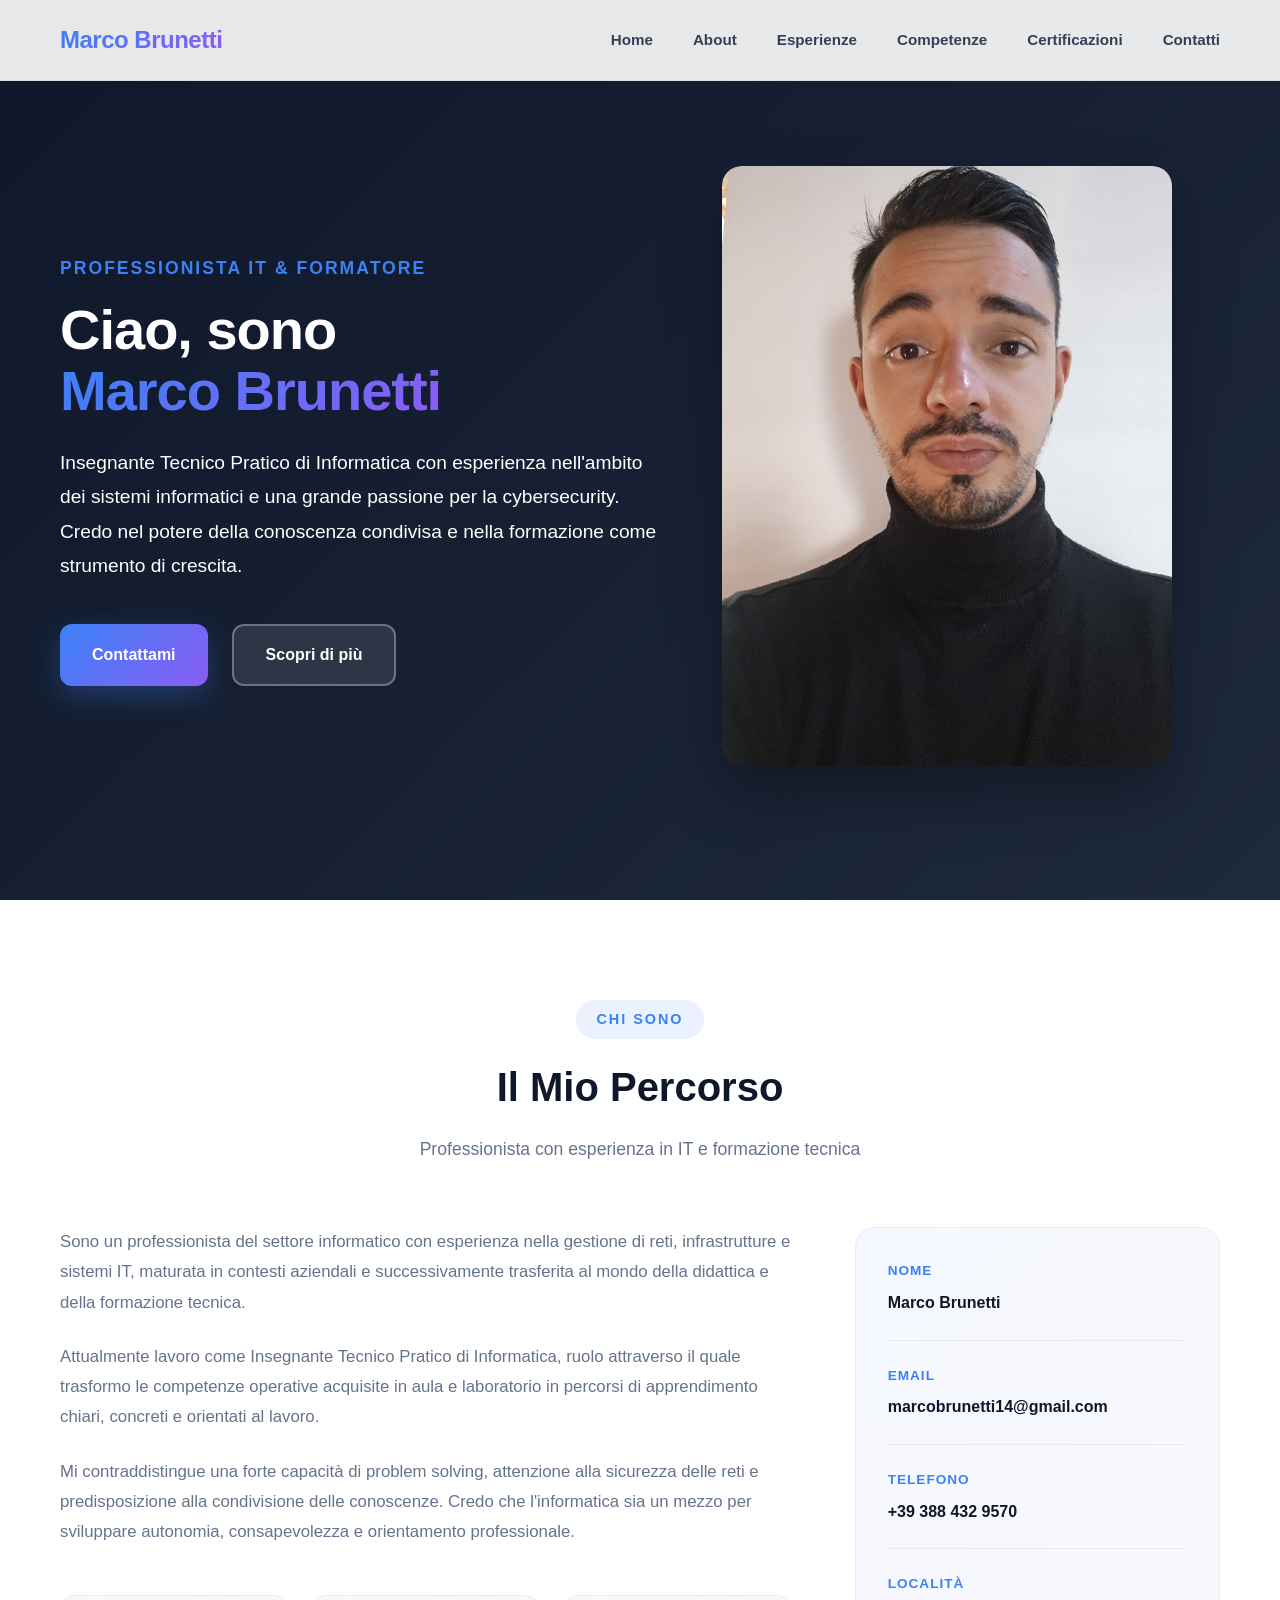
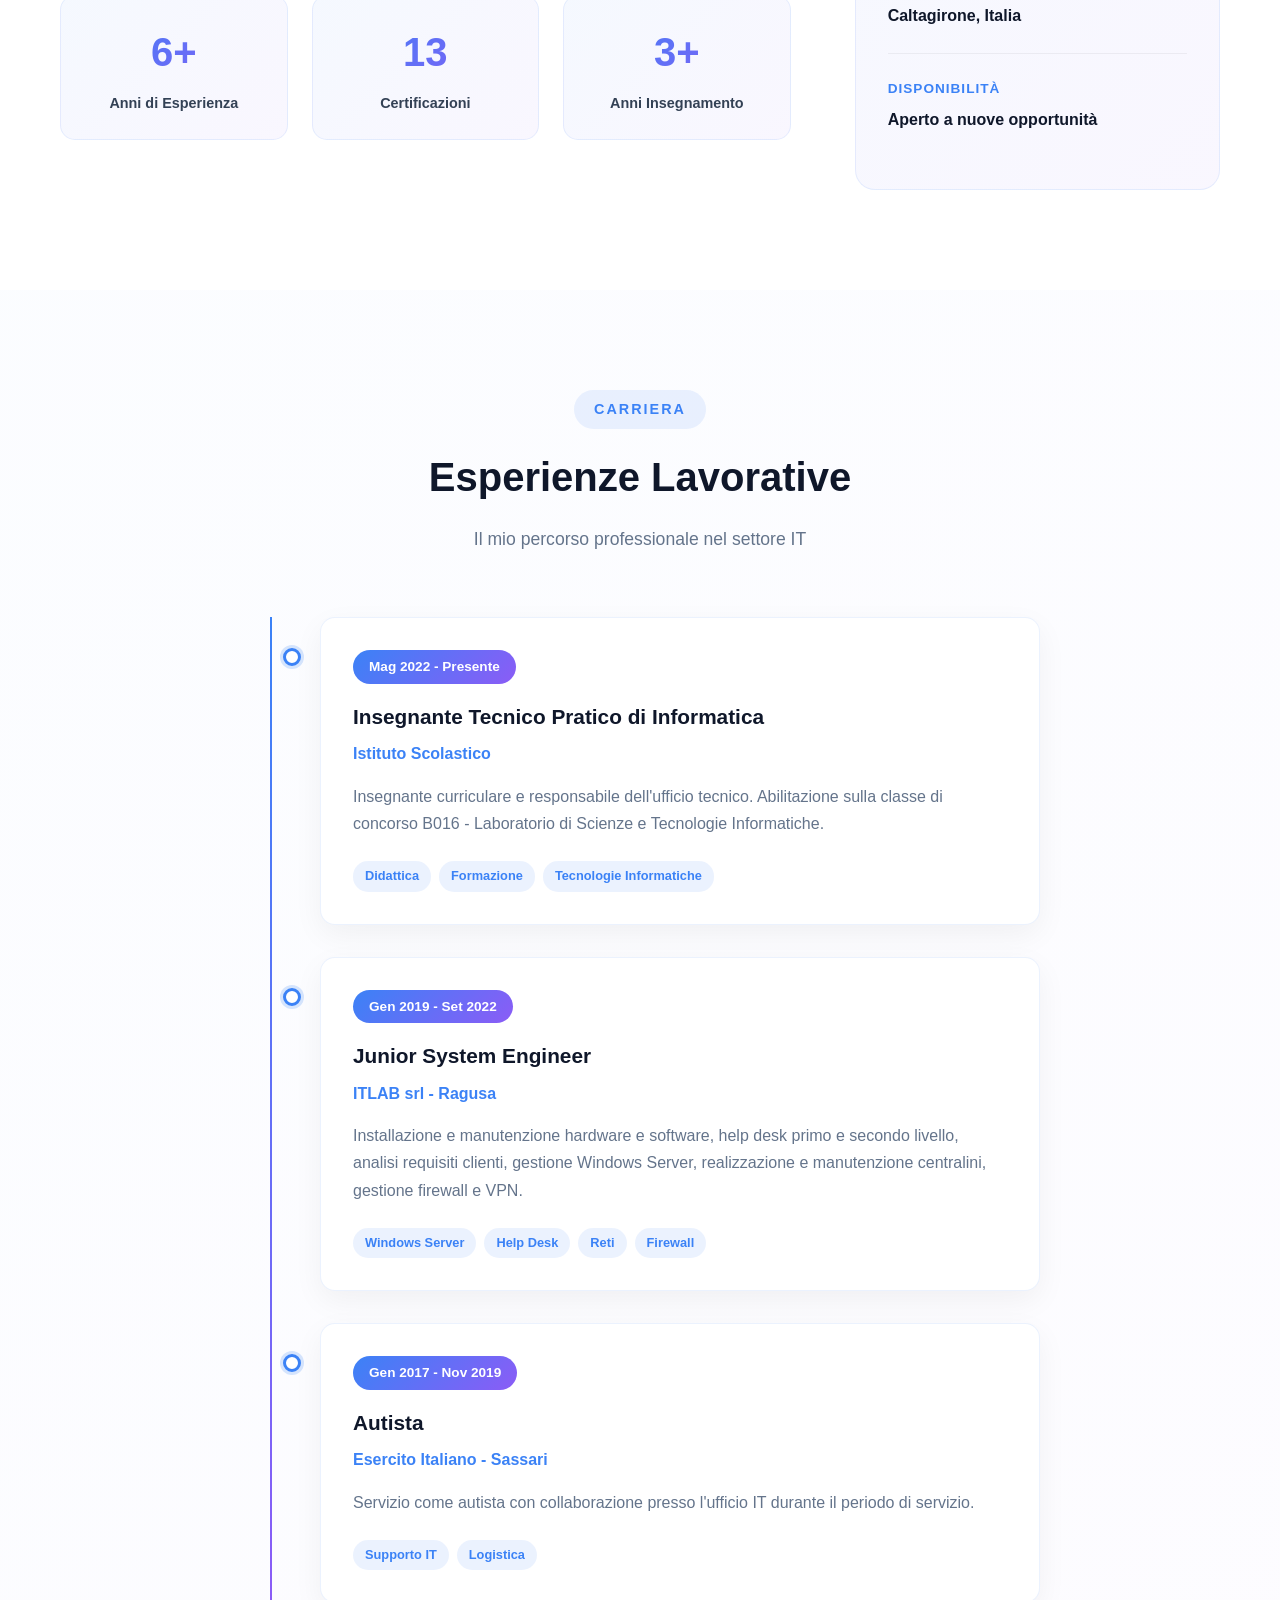
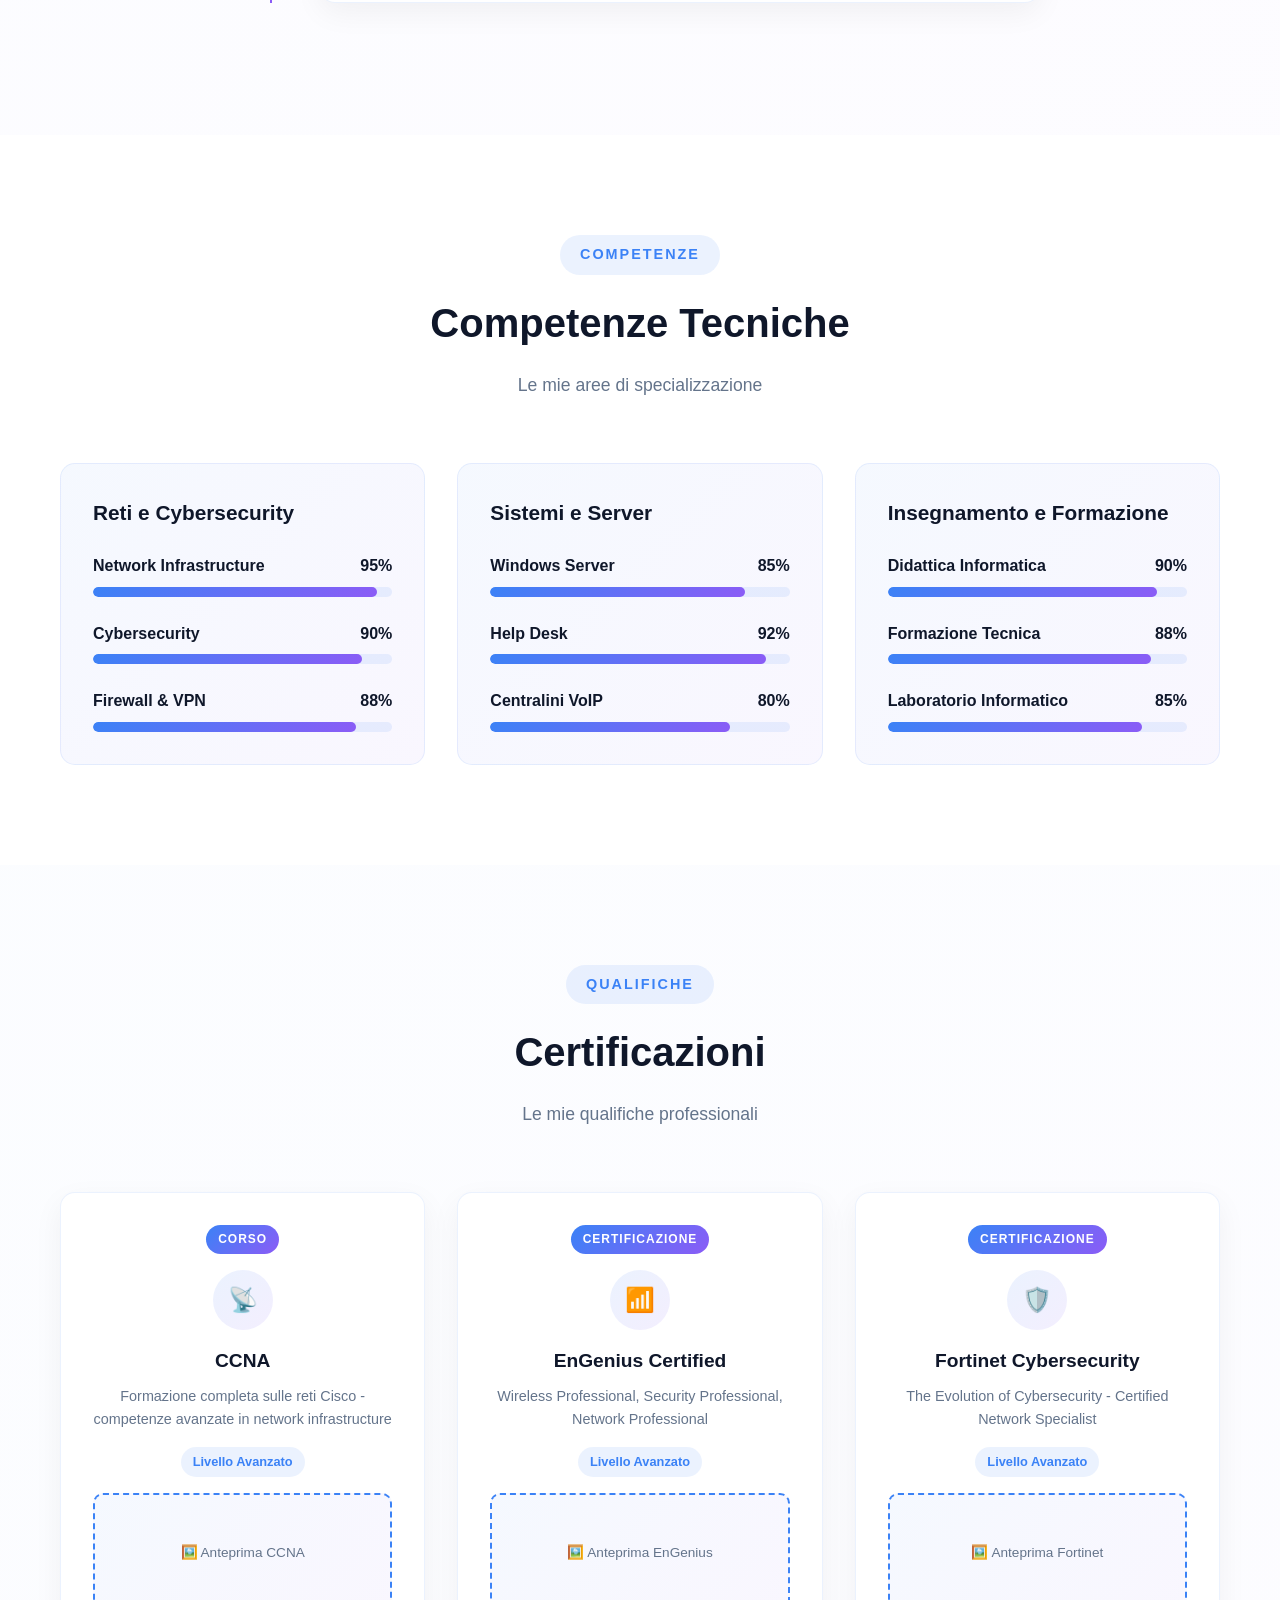
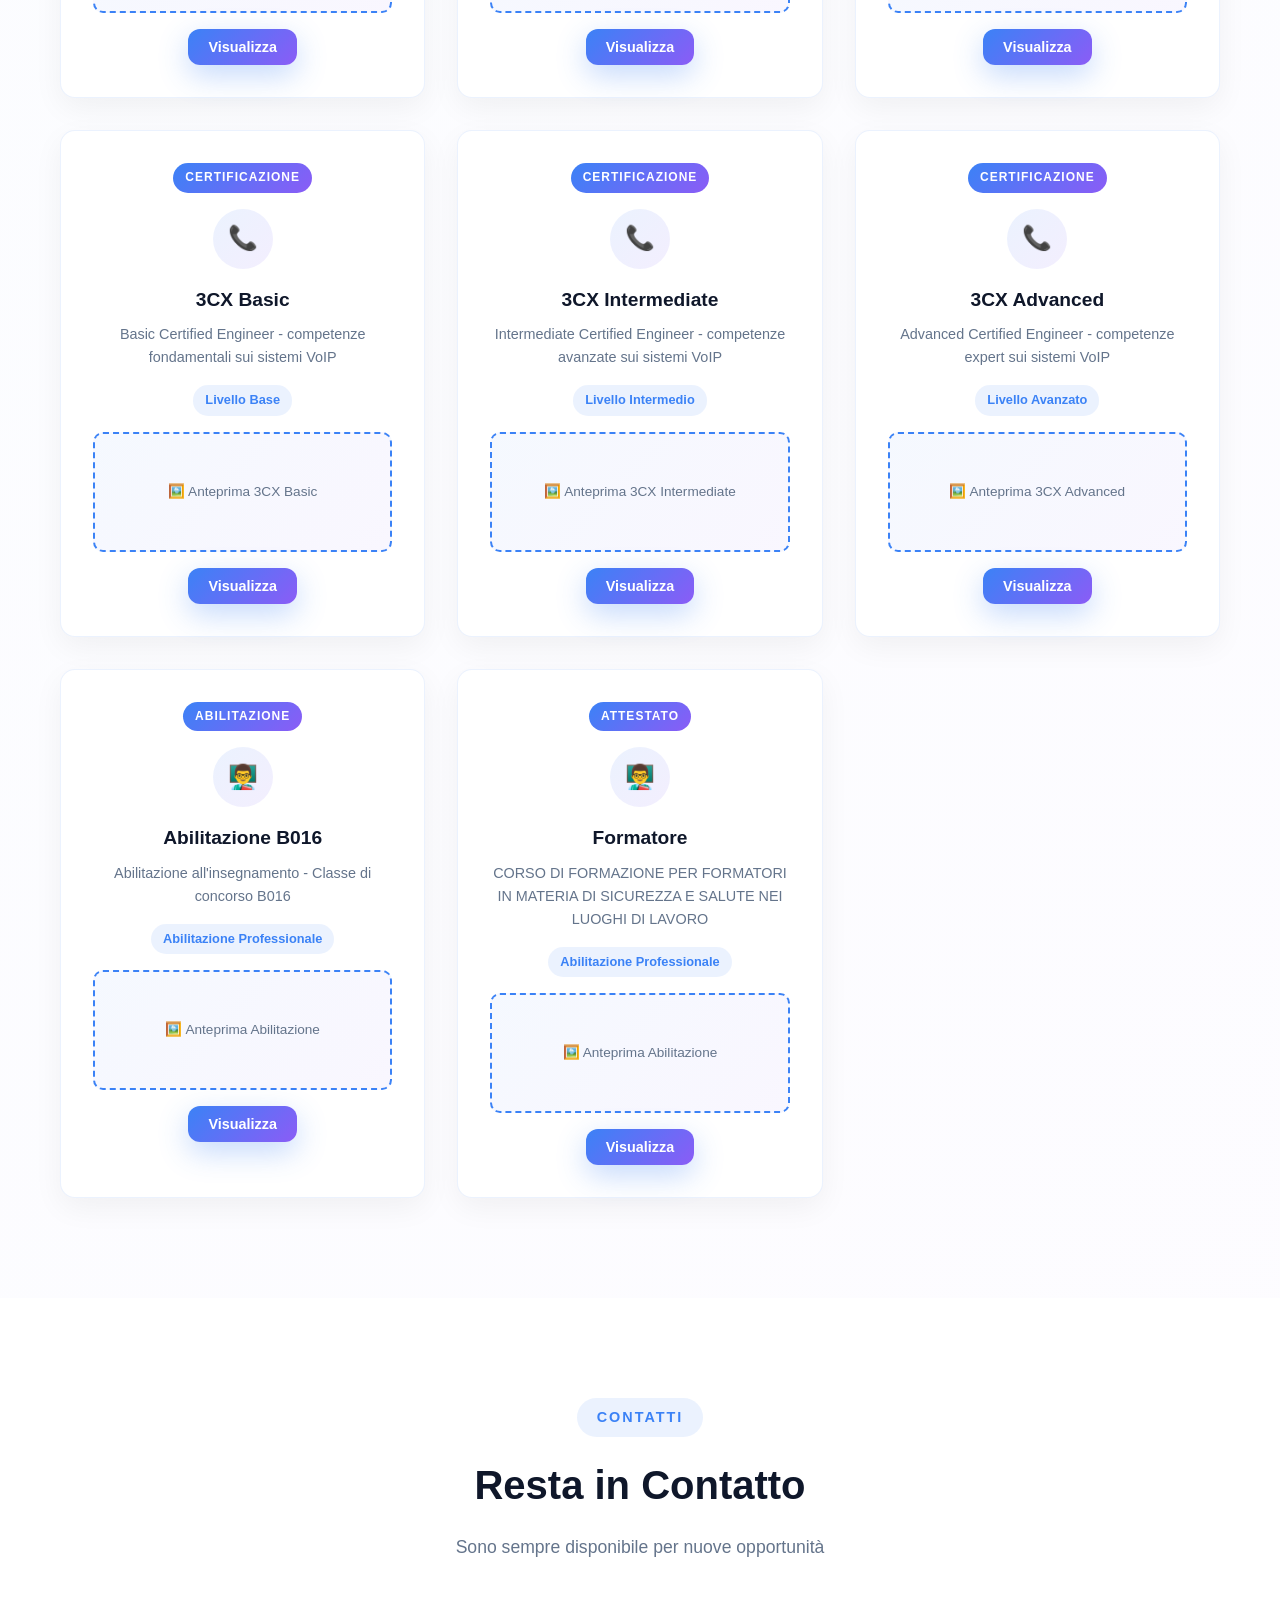
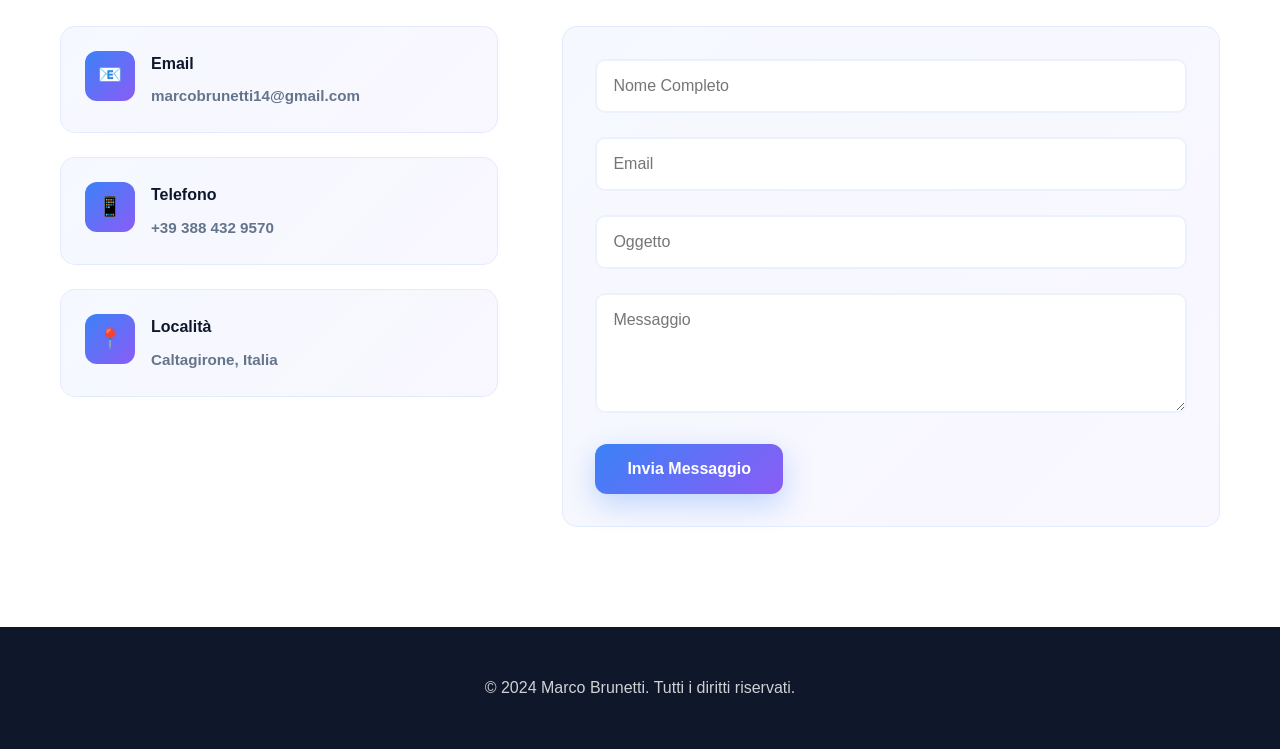
==== index.html @ 787ce986 "Update index.html" ====
<!DOCTYPE html>
<html lang="it">
<head>
    <meta charset="UTF-8">
    <meta name="viewport" content="width=device-width, initial-scale=1.0">
    <title>Marco Brunetti - Insegnante Tecnico Pratico</title>
    <link rel="stylesheet" href="https://cdnjs.cloudflare.com/ajax/libs/font-awesome/6.4.0/css/all.min.css">
    <style>
        :root {
            --primary: #0f172a;
            --secondary: #3b82f6;
            --accent: #8b5cf6;
            --light: #f8fafc;
            --dark: #1e293b;
            --text: #334155;
            --text-light: #64748b;
            --white: #ffffff;
            --gradient-1: linear-gradient(135deg, #667eea 0%, #764ba2 100%);
            --gradient-2: linear-gradient(135deg, #3b82f6 0%, #8b5cf6 100%);
            --gradient-3: linear-gradient(135deg, #06b6d4 0%, #3b82f6 100%);
        }

        * {
            margin: 0;
            padding: 0;
            box-sizing: border-box;
        }

        html {
            scroll-behavior: smooth;
        }

        body {
            font-family: -apple-system, BlinkMacSystemFont, 'Segoe UI', Roboto, 'Helvetica Neue', Arial, sans-serif;
            line-height: 1.6;
            color: var(--text);
            background: var(--white);
        }

        .container {
            max-width: 1200px;
            margin: 0 auto;
            padding: 0 20px;
        }

        /* === NAVIGATION === */
        .navbar {
            position: fixed;
            top: 0;
            width: 100%;
            background: rgba(255, 255, 255, 0.9);
            backdrop-filter: blur(10px);
            z-index: 1000;
            transition: all 0.3s ease;
            border-bottom: 1px solid rgba(0, 0, 0, 0.05);
        }

        .navbar.scrolled {
            box-shadow: 0 4px 20px rgba(0, 0, 0, 0.1);
            background: rgba(255, 255, 255, 0.95);
        }

        .nav-container {
            max-width: 1200px;
            margin: 0 auto;
            padding: 0 20px;
            display: flex;
            justify-content: space-between;
            align-items: center;
            height: 80px;
        }

        .nav-logo a {
            font-size: 1.5rem;
            font-weight: 800;
            background: var(--gradient-2);
            -webkit-background-clip: text;
            -webkit-text-fill-color: transparent;
            background-clip: text;
            text-decoration: none;
            letter-spacing: -0.5px;
        }

        .nav-menu {
            display: flex;
            gap: 2.5rem;
        }

        .nav-link {
            color: var(--text);
            text-decoration: none;
            font-weight: 600;
            font-size: 0.95rem;
            position: relative;
            transition: color 0.3s ease;
        }

        .nav-link::after {
            content: '';
            position: absolute;
            bottom: -5px;
            left: 0;
            width: 0;
            height: 2px;
            background: var(--gradient-2);
            transition: width 0.3s ease;
        }

        .nav-link:hover {
            color: var(--secondary);
        }

        .nav-link:hover::after {
            width: 100%;
        }

        .mobile-menu-btn {
            display: none;
            background: none;
            border: none;
            font-size: 1.5rem;
            color: var(--primary);
            cursor: pointer;
        }

        /* === HERO SECTION === */
        .hero {
            min-height: 100vh;
            display: flex;
            align-items: center;
            background: linear-gradient(135deg, #0f172a 0%, #1e293b 100%);
            color: var(--white);
            padding: 120px 0 80px;
            position: relative;
            overflow: hidden;
        }

        .hero-content {
            display: grid;
            grid-template-columns: 1.2fr 1fr;
            gap: 4rem;
            align-items: center;
        }

        .hero-text {
            animation: fadeInUp 1s ease-out;
        }

        @keyframes fadeInUp {
            from {
                opacity: 0;
                transform: translateY(30px);
            }
            to {
                opacity: 1;
                transform: translateY(0);
            }
        }

        .hero-subtitle {
            font-size: 1.1rem;
            font-weight: 600;
            color: var(--secondary);
            margin-bottom: 1rem;
            letter-spacing: 2px;
            text-transform: uppercase;
            animation: fadeInUp 1s ease-out 0.2s both;
        }

        .hero-title {
            font-size: 3.5rem;
            font-weight: 900;
            line-height: 1.1;
            margin-bottom: 1.5rem;
            letter-spacing: -1px;
            animation: fadeInUp 1s ease-out 0.4s both;
        }

        .hero-title .gradient-text {
            background: var(--gradient-2);
            -webkit-background-clip: text;
            -webkit-text-fill-color: transparent;
            background-clip: text;
        }

        .hero-description {
            font-size: 1.2rem;
            margin-bottom: 2.5rem;
            opacity: 0.9;
            line-height: 1.8;
            animation: fadeInUp 1s ease-out 0.6s both;
        }

        .hero-buttons {
            display: flex;
            gap: 1.5rem;
            flex-wrap: wrap;
            animation: fadeInUp 1s ease-out 0.8s both;
        }

        .btn {
            display: inline-flex;
            align-items: center;
            gap: 0.75rem;
            padding: 16px 32px;
            border-radius: 12px;
            text-decoration: none;
            font-weight: 700;
            transition: all 0.3s ease;
            border: none;
            cursor: pointer;
            font-size: 1rem;
            position: relative;
            overflow: hidden;
        }

        .btn::before {
            content: '';
            position: absolute;
            top: 0;
            left: -100%;
            width: 100%;
            height: 100%;
            background: rgba(255, 255, 255, 0.2);
            transition: left 0.5s ease;
        }

        .btn:hover::before {
            left: 100%;
        }

        .btn-primary {
            background: var(--gradient-2);
            color: var(--white);
            box-shadow: 0 10px 30px rgba(59, 130, 246, 0.3);
        }

        .btn-primary:hover {
            transform: translateY(-3px);
            box-shadow: 0 15px 40px rgba(59, 130, 246, 0.4);
        }

        .btn-secondary {
            background: rgba(255, 255, 255, 0.1);
            color: var(--white);
            border: 2px solid rgba(255, 255, 255, 0.3);
            backdrop-filter: blur(10px);
        }

        .btn-secondary:hover {
            background: rgba(255, 255, 255, 0.2);
            border-color: rgba(255, 255, 255, 0.5);
            transform: translateY(-3px);
        }

        .btn-small {
            padding: 10px 20px;
            font-size: 0.9rem;
        }

        .hero-image {
            position: relative;
            animation: fadeInRight 1s ease-out 0.4s both;
        }

        @keyframes fadeInRight {
            from {
                opacity: 0;
                transform: translateX(30px);
            }
            to {
                opacity: 1;
                transform: translateX(0);
            }
        }

        .profile-img {
            width: 100%;
            max-width: 450px;
            height: auto;
            border-radius: 20px;
            box-shadow: 0 30px 60px rgba(0, 0, 0, 0.3);
            position: relative;
            z-index: 1;
        }

        .profile-img-placeholder {
            width: 100%;
            max-width: 450px;
            height: 500px;
            background: var(--gradient-2);
            border-radius: 20px;
            display: flex;
            align-items: center;
            justify-content: center;
            color: white;
            font-size: 1.5rem;
            box-shadow: 0 30px 60px rgba(0, 0, 0, 0.3);
        }

        /* === SECTIONS === */
        section {
            padding: 100px 0;
            position: relative;
        }

        .section-header {
            text-align: center;
            margin-bottom: 4rem;
        }

        .section-label {
            display: inline-block;
            font-size: 0.9rem;
            font-weight: 700;
            color: var(--secondary);
            letter-spacing: 2px;
            text-transform: uppercase;
            margin-bottom: 1rem;
            padding: 8px 20px;
            background: rgba(59, 130, 246, 0.1);
            border-radius: 20px;
        }

        .section-title {
            font-size: 2.5rem;
            font-weight: 900;
            color: var(--primary);
            margin-bottom: 1rem;
        }

        .section-subtitle {
            font-size: 1.1rem;
            color: var(--text-light);
            max-width: 600px;
            margin: 0 auto;
        }

        /* === ABOUT SECTION === */
        .about {
            background: var(--white);
        }

        .about-content {
            display: grid;
            grid-template-columns: 2fr 1fr;
            gap: 4rem;
            align-items: start;
        }

        .about-text p {
            margin-bottom: 1.5rem;
            color: var(--text-light);
            line-height: 1.8;
            font-size: 1.05rem;
        }

        .about-stats {
            display: grid;
            grid-template-columns: repeat(3, 1fr);
            gap: 1.5rem;
            margin-top: 3rem;
        }

        .stat-item {
            text-align: center;
            padding: 1.5rem 1rem;
            background: linear-gradient(135deg, rgba(59, 130, 246, 0.05) 0%, rgba(139, 92, 246, 0.05) 100%);
            border-radius: 15px;
            transition: all 0.3s ease;
            border: 1px solid rgba(59, 130, 246, 0.1);
        }

        .stat-item:hover {
            transform: translateY(-5px);
            box-shadow: 0 15px 30px rgba(59, 130, 246, 0.15);
        }

        .stat-number {
            font-size: 2.5rem;
            font-weight: 900;
            background: var(--gradient-2);
            -webkit-background-clip: text;
            -webkit-text-fill-color: transparent;
            background-clip: text;
            margin-bottom: 0.5rem;
        }

        .stat-label {
            color: var(--text);
            font-weight: 600;
            font-size: 0.9rem;
        }

        .about-info {
            background: linear-gradient(135deg, rgba(59, 130, 246, 0.05) 0%, rgba(139, 92, 246, 0.05) 100%);
            padding: 2rem;
            border-radius: 20px;
            border: 1px solid rgba(59, 130, 246, 0.1);
        }

        .info-item {
            display: flex;
            flex-direction: column;
            gap: 0.5rem;
            margin-bottom: 1.5rem;
            padding-bottom: 1.5rem;
            border-bottom: 1px solid rgba(0, 0, 0, 0.05);
        }

        .info-item:last-child {
            border-bottom: none;
            margin-bottom: 0;
        }

        .info-item strong {
            color: var(--secondary);
            font-weight: 700;
            font-size: 0.85rem;
            text-transform: uppercase;
            letter-spacing: 1px;
        }

        .info-item span {
            color: var(--primary);
            font-weight: 600;
            font-size: 1rem;
        }

        /* === EXPERIENCE SECTION === */
        .experience {
            background: linear-gradient(135deg, rgba(59, 130, 246, 0.02) 0%, rgba(139, 92, 246, 0.02) 100%);
        }

        .timeline {
            position: relative;
            max-width: 800px;
            margin: 0 auto;
        }

        .timeline::before {
            content: '';
            position: absolute;
            left: 30px;
            top: 0;
            bottom: 0;
            width: 2px;
            background: var(--gradient-2);
        }

        .timeline-item {
            background: var(--white);
            padding: 2rem;
            border-radius: 15px;
            margin-bottom: 2rem;
            margin-left: 80px;
            box-shadow: 0 10px 30px rgba(0, 0, 0, 0.05);
            position: relative;
            transition: all 0.3s ease;
            border: 1px solid rgba(59, 130, 246, 0.1);
        }

        .timeline-item::before {
            content: '';
            position: absolute;
            left: -38px;
            top: 30px;
            width: 12px;
            height: 12px;
            background: var(--white);
            border: 3px solid var(--secondary);
            border-radius: 50%;
            box-shadow: 0 0 0 3px rgba(59, 130, 246, 0.2);
        }

        .timeline-item:hover {
            transform: translateX(5px);
            box-shadow: 0 15px 40px rgba(59, 130, 246, 0.1);
        }

        .timeline-date {
            background: var(--gradient-2);
            color: var(--white);
            padding: 6px 16px;
            border-radius: 20px;
            font-weight: 700;
            display: inline-block;
            margin-bottom: 1rem;
            font-size: 0.85rem;
        }

        .timeline-content h3 {
            color: var(--primary);
            margin-bottom: 0.5rem;
            font-size: 1.3rem;
            font-weight: 800;
        }

        .timeline-content h4 {
            color: var(--secondary);
            margin-bottom: 1rem;
            font-weight: 600;
            font-size: 1rem;
        }

        .timeline-content p {
            color: var(--text-light);
            margin-bottom: 1.5rem;
            line-height: 1.7;
        }

        .timeline-tags {
            display: flex;
            flex-wrap: wrap;
            gap: 0.5rem;
        }

        .tag {
            background: rgba(59, 130, 246, 0.1);
            color: var(--secondary);
            padding: 5px 12px;
            border-radius: 15px;
            font-size: 0.8rem;
            font-weight: 600;
            transition: all 0.3s ease;
        }

        .tag:hover {
            background: var(--secondary);
            color: var(--white);
        }

        /* === SKILLS SECTION === */
        .skills {
            background: var(--white);
        }

        .skills-grid {
            display: grid;
            grid-template-columns: repeat(auto-fit, minmax(300px, 1fr));
            gap: 2rem;
        }

        .skill-category {
            background: linear-gradient(135deg, rgba(59, 130, 246, 0.05) 0%, rgba(139, 92, 246, 0.05) 100%);
            padding: 2rem;
            border-radius: 15px;
            border: 1px solid rgba(59, 130, 246, 0.1);
            transition: all 0.3s ease;
        }

        .skill-category:hover {
            transform: translateY(-5px);
            box-shadow: 0 15px 40px rgba(59, 130, 246, 0.1);
        }

        .skill-category h3 {
            color: var(--primary);
            margin-bottom: 1.5rem;
            font-size: 1.3rem;
            font-weight: 800;
        }

        .skill-items {
            display: flex;
            flex-direction: column;
            gap: 1.5rem;
        }

        .skill-item {
            display: flex;
            flex-direction: column;
            gap: 0.5rem;
        }

        .skill-name {
            display: flex;
            justify-content: space-between;
            font-weight: 700;
            color: var(--primary);
            font-size: 1rem;
        }

        .skill-bar {
            height: 10px;
            background: rgba(59, 130, 246, 0.1);
            border-radius: 10px;
            overflow: hidden;
        }

        .skill-progress {
            height: 100%;
            background: var(--gradient-2);
            border-radius: 10px;
            width: 0;
            transition: width 1.5s ease;
        }

        /* === CERTIFICATIONS SECTION === */
        .certifications {
            background: linear-gradient(135deg, rgba(59, 130, 246, 0.02) 0%, rgba(139, 92, 246, 0.02) 100%);
        }

        .certifications-grid {
            display: grid;
            grid-template-columns: repeat(auto-fit, minmax(280px, 1fr));
            gap: 2rem;
        }

        .certification-item {
            background: var(--white);
            padding: 2rem;
            border-radius: 15px;
            box-shadow: 0 10px 30px rgba(0, 0, 0, 0.05);
            text-align: center;
            transition: all 0.3s ease;
            border: 1px solid rgba(59, 130, 246, 0.1);
        }

        .certification-item:hover {
            transform: translateY(-10px);
            box-shadow: 0 20px 50px rgba(59, 130, 246, 0.15);
        }

        .certification-badge {
            background: var(--gradient-2);
            color: var(--white);
            padding: 5px 12px;
            border-radius: 15px;
            font-size: 0.75rem;
            font-weight: 700;
            display: inline-block;
            margin-bottom: 1rem;
            letter-spacing: 1px;
            text-transform: uppercase;
        }

        .certification-icon {
            width: 60px;
            height: 60px;
            background: linear-gradient(135deg, rgba(59, 130, 246, 0.1) 0%, rgba(139, 92, 246, 0.1) 100%);
            border-radius: 50%;
            display: flex;
            align-items: center;
            justify-content: center;
            margin: 0 auto 1rem;
            font-size: 1.5rem;
        }

        .certification-info h3 {
            color: var(--primary);
            margin-bottom: 0.5rem;
            font-size: 1.2rem;
            font-weight: 800;
        }

        .certification-info p {
            color: var(--text-light);
            line-height: 1.6;
            margin-bottom: 1rem;
            font-size: 0.9rem;
        }

        .certification-level {
            display: inline-block;
            background: rgba(59, 130, 246, 0.1);
            color: var(--secondary);
            padding: 5px 12px;
            border-radius: 15px;
            font-size: 0.8rem;
            font-weight: 700;
            margin-bottom: 1rem;
        }

        .certificate-placeholder {
            width: 100%;
            height: 120px;
            background: linear-gradient(135deg, rgba(59, 130, 246, 0.05) 0%, rgba(139, 92, 246, 0.05) 100%);
            border: 2px dashed var(--secondary);
            border-radius: 10px;
            display: flex;
            align-items: center;
            justify-content: center;
            margin: 0 auto 1rem;
            color: var(--text-light);
            font-size: 0.85rem;
            cursor: pointer;
            transition: all 0.3s ease;
        }

        .certificate-placeholder:hover {
            background: var(--gradient-2);
            color: var(--white);
            border-style: solid;
        }

        /* === MODAL === */
        .modal {
            display: none;
            position: fixed;
            z-index: 2000;
            left: 0;
            top: 0;
            width: 100%;
            height: 100%;
            background-color: rgba(15, 23, 42, 0.95);
            animation: fadeIn 0.3s ease;
        }

        @keyframes fadeIn {
            from { opacity: 0; }
            to { opacity: 1; }
        }

        .modal-content {
            margin: auto;
            display: block;
            max-width: 90%;
            max-height: 80%;
            margin-top: 5%;
            border-radius: 10px;
            box-shadow: 0 20px 60px rgba(0, 0, 0, 0.5);
        }

        .close {
            position: absolute;
            top: 20px;
            right: 30px;
            color: #fff;
            font-size: 40px;
            font-weight: bold;
            cursor: pointer;
            transition: all 0.3s ease;
        }

        .close:hover {
            color: var(--accent);
            transform: rotate(90deg);
        }

        /* === CONTACT SECTION === */
        .contact {
            background: var(--white);
        }

        .contact-content {
            display: grid;
            grid-template-columns: 1fr 1.5fr;
            gap: 4rem;
        }

        .contact-info {
            display: flex;
            flex-direction: column;
            gap: 1.5rem;
        }

        .contact-item {
            display: flex;
            align-items: flex-start;
            gap: 1rem;
            padding: 1.5rem;
            background: linear-gradient(135deg, rgba(59, 130, 246, 0.05) 0%, rgba(139, 92, 246, 0.05) 100%);
            border-radius: 15px;
            transition: all 0.3s ease;
            border: 1px solid rgba(59, 130, 246, 0.1);
        }

        .contact-item:hover {
            transform: translateX(5px);
            box-shadow: 0 10px 30px rgba(59, 130, 246, 0.1);
        }

        .contact-icon {
            width: 50px;
            height: 50px;
            background: var(--gradient-2);
            border-radius: 12px;
            display: flex;
            align-items: center;
            justify-content: center;
            font-size: 1.2rem;
            flex-shrink: 0;
        }

        .contact-details h4 {
            color: var(--primary);
            margin-bottom: 0.5rem;
            font-weight: 800;
            font-size: 1rem;
        }

        .contact-details p {
            color: var(--text-light);
            font-weight: 600;
            font-size: 0.95rem;
        }

        .contact-form {
            background: linear-gradient(135deg, rgba(59, 130, 246, 0.05) 0%, rgba(139, 92, 246, 0.05) 100%);
            padding: 2rem;
            border-radius: 15px;
            border: 1px solid rgba(59, 130, 246, 0.1);
        }

        .form-group {
            margin-bottom: 1.5rem;
        }

        .form-group input,
        .form-group textarea {
            width: 100%;
            padding: 1rem;
            border: 2px solid rgba(59, 130, 246, 0.1);
            border-radius: 10px;
            font-size: 1rem;
            transition: all 0.3s ease;
            background: var(--white);
            font-family: inherit;
        }

        .form-group textarea {
            height: 120px;
            resize: vertical;
        }

        .form-group input:focus,
        .form-group textarea:focus {
            outline: none;
            border-color: var(--secondary);
            box-shadow: 0 0 0 3px rgba(59, 130, 246, 0.1);
        }

        /* === FOOTER === */
        .footer {
            background: var(--primary);
            color: var(--white);
            padding: 3rem 0;
            text-align: center;
        }

        .footer p {
            opacity: 0.8;
            font-weight: 500;
        }

        /* === ANIMATIONS === */
        .fade-in {
            opacity: 0;
            transform: translateY(30px);
            transition: all 0.8s ease;
        }

        .fade-in.visible {
            opacity: 1;
            transform: translateY(0);
        }

        /* === RESPONSIVE === */
        @media (max-width: 1024px) {
            .hero-content,
            .about-content,
            .contact-content {
                grid-template-columns: 1fr;
                gap: 3rem;
            }

            .hero-title {
                font-size: 3rem;
            }

            .timeline::before {
                left: 20px;
            }

            .timeline-item {
                margin-left: 60px;
            }

            .timeline-item::before {
                left: -28px;
            }
        }

        @media (max-width: 768px) {
            .mobile-menu-btn {
                display: block;
            }

            .nav-menu {
                display: none;
                position: absolute;
                top: 80px;
                left: 0;
                width: 100%;
                background: rgba(255, 255, 255, 0.95);
                backdrop-filter: blur(10px);
                flex-direction: column;
                padding: 1rem;
                gap: 1rem;
                box-shadow: 0 4px 20px rgba(0, 0, 0, 0.1);
            }

            .nav-menu.active {
                display: flex;
            }

            .hero {
                padding: 100px 0 60px;
            }

            .hero-title {
                font-size: 2.5rem;
            }

            .hero-description {
                font-size: 1.1rem;
            }

            .section-title {
                font-size: 2rem;
            }

            .about-stats {
                grid-template-columns: 1fr;
                gap: 1rem;
            }

            .timeline::before {
                display: none;
            }

            .timeline-item {
                margin-left: 0;
            }

            .timeline-item::before {
                display: none;
            }

            .skills-grid {
                grid-template-columns: 1fr;
            }

            .certifications-grid {
                grid-template-columns: 1fr;
            }

            .close {
                top: 10px;
                right: 20px;
                font-size: 30px;
            }

            .hero-buttons {
                flex-direction: column;
            }

            .btn {
                width: 100%;
                justify-content: center;
            }
        }

        @media (max-width: 480px) {
            .hero-title {
                font-size: 2rem;
            }

            .section-title {
                font-size: 1.8rem;
            }

            .about-content {
                gap: 2rem;
            }

            .contact-content {
                gap: 2rem;
            }

            .contact-form {
                padding: 1.5rem;
            }
        }
    </style>
</head>
<body>
    <!-- Navigation -->
    <nav class="navbar">
        <div class="nav-container">
            <div class="nav-logo">
                <a href="#home">Marco Brunetti</a>
            </div>
            <button class="mobile-menu-btn">
                <i class="fas fa-bars"></i>
            </button>
            <div class="nav-menu">
                <a href="#home" class="nav-link">Home</a>
                <a href="#about" class="nav-link">About</a>
                <a href="#experience" class="nav-link">Esperienze</a>
                <a href="#skills" class="nav-link">Competenze</a>
                <a href="#certifications" class="nav-link">Certificazioni</a>
                <a href="#contact" class="nav-link">Contatti</a>
            </div>
        </div>
    </nav>

    <!-- Hero Section -->
    <section id="home" class="hero">
        <div class="container">
            <div class="hero-content">
                <div class="hero-text">
                    <div class="hero-subtitle">Professionista IT & Formatore</div>
                    <h1 class="hero-title">
                        Ciao, sono<br>
                        <span class="gradient-text">Marco Brunetti</span>
                    </h1>
                    <p class="hero-description">
                        Insegnante Tecnico Pratico di Informatica con esperienza nell'ambito dei sistemi informatici e una grande passione per la cybersecurity. Credo nel potere della conoscenza condivisa e nella formazione come strumento di crescita.
                    </p>
                    <div class="hero-buttons">
                        <a href="#contact" class="btn btn-primary">Contattami</a>
                        <a href="#about" class="btn btn-secondary">Scopri di più</a>
                    </div>
                </div>
                <div class="hero-image">
                    <!-- Opzione 1: Usa il placeholder 
                    <div class="profile-img-placeholder">
                        <i class="fas fa-user-tie"></i>
                    </div>
                    -->
                    <!-- Opzione 2: Usa un'immagine con fallback al placeholder -->
                     
                    <img src="assets/images/profile.jpg"src="assets/images/profile.jpg" 
                         alt="Marco Brunetti" 
                         class="profile-img" 
                         onerror="this.style.display='none'; this.parentElement.querySelector('.profile-img-placeholder').style.display='flex';">
                    <div class="profile-img-placeholder" style="display:none;">
                        <i class="fas fa-user-tie"></i>
                    </div>
                    
                </div>
            </div>
        </div>
    </section>

    <!-- About Section -->
    <section id="about" class="about fade-in">
        <div class="container">
            <div class="section-header">
                <div class="section-label">Chi Sono</div>
                <h2 class="section-title">Il Mio Percorso</h2>
                <p class="section-subtitle">Professionista con esperienza in IT e formazione tecnica</p>
            </div>
            <div class="about-content">
                <div class="about-text">
                    <p>
                        Sono un professionista del settore informatico con esperienza nella gestione di reti, infrastrutture e sistemi IT, maturata in contesti aziendali e successivamente trasferita al mondo della didattica e della formazione tecnica.
                    </p>
                    <p>
                        Attualmente lavoro come Insegnante Tecnico Pratico di Informatica, ruolo attraverso il quale trasformo le competenze operative acquisite in aula e laboratorio in percorsi di apprendimento chiari, concreti e orientati al lavoro.
                    </p>
                    <p>
                        Mi contraddistingue una forte capacità di problem solving, attenzione alla sicurezza delle reti e predisposizione alla condivisione delle conoscenze. Credo che l'informatica sia un mezzo per sviluppare autonomia, consapevolezza e orientamento professionale.
                    </p>

                    <div class="about-stats">
                        <div class="stat-item">
                            <div class="stat-number">6+</div>
                            <div class="stat-label">Anni di Esperienza</div>
                        </div>
                        <div class="stat-item">
                            <div class="stat-number">13</div>
                            <div class="stat-label">Certificazioni</div>
                        </div>
                        <div class="stat-item">
                            <div class="stat-number">3+</div>
                            <div class="stat-label">Anni Insegnamento</div>
                        </div>
                    </div>
                </div>
                <div class="about-info">
                    <div class="info-item">
                        <strong>Nome</strong>
                        <span>Marco Brunetti</span>
                    </div>
                    <div class="info-item">
                        <strong>Email</strong>
                        <span>marcobrunetti14@gmail.com</span>
                    </div>
                    <div class="info-item">
                        <strong>Telefono</strong>
                        <span>+39 388 432 9570</span>
                    </div>
                    <div class="info-item">
                        <strong>Località</strong>
                        <span>Caltagirone, Italia</span>
                    </div>
                    <div class="info-item">
                        <strong>Disponibilità</strong>
                        <span>Aperto a nuove opportunità</span>
                    </div>
                </div>
            </div>
        </div>
    </section>

    <!-- Experience Section -->
    <section id="experience" class="experience fade-in">
        <div class="container">
            <div class="section-header">
                <div class="section-label">Carriera</div>
                <h2 class="section-title">Esperienze Lavorative</h2>
                <p class="section-subtitle">Il mio percorso professionale nel settore IT</p>
            </div>
            <div class="timeline">
                <div class="timeline-item">
                    <div class="timeline-date">Mag 2022 - Presente</div>
                    <div class="timeline-content">
                        <h3>Insegnante Tecnico Pratico di Informatica</h3>
                        <h4>Istituto Scolastico</h4>
                        <p>Insegnante curriculare e responsabile dell'ufficio tecnico. Abilitazione sulla classe di concorso B016 - Laboratorio di Scienze e Tecnologie Informatiche.</p>
                        <div class="timeline-tags">
                            <span class="tag">Didattica</span>
                            <span class="tag">Formazione</span>
                            <span class="tag">Tecnologie Informatiche</span>
                        </div>
                    </div>
                </div>

                <div class="timeline-item">
                    <div class="timeline-date">Gen 2019 - Set 2022</div>
                    <div class="timeline-content">
                        <h3>Junior System Engineer</h3>
                        <h4>ITLAB srl - Ragusa</h4>
                        <p>Installazione e manutenzione hardware e software, help desk primo e secondo livello, analisi requisiti clienti, gestione Windows Server, realizzazione e manutenzione centralini, gestione firewall e VPN.</p>
                        <div class="timeline-tags">
                            <span class="tag">Windows Server</span>
                            <span class="tag">Help Desk</span>
                            <span class="tag">Reti</span>
                            <span class="tag">Firewall</span>
                        </div>
                    </div>
                </div>

                <div class="timeline-item">
                    <div class="timeline-date">Gen 2017 - Nov 2019</div>
                    <div class="timeline-content">
                        <h3>Autista</h3>
                        <h4>Esercito Italiano - Sassari</h4>
                        <p>Servizio come autista con collaborazione presso l'ufficio IT durante il periodo di servizio.</p>
                        <div class="timeline-tags">
                            <span class="tag">Supporto IT</span>
                            <span class="tag">Logistica</span>
                        </div>
                    </div>
                </div>
            </div>
        </div>
    </section>

    <!-- Skills Section -->
    <section id="skills" class="skills fade-in">
        <div class="container">
            <div class="section-header">
                <div class="section-label">Competenze</div>
                <h2 class="section-title">Competenze Tecniche</h2>
                <p class="section-subtitle">Le mie aree di specializzazione</p>
            </div>
            <div class="skills-grid">
                <div class="skill-category">
                    <h3>Reti e Cybersecurity</h3>
                    <div class="skill-items">
                        <div class="skill-item">
                            <span class="skill-name">Network Infrastructure <span class="skill-percent">95%</span></span>
                            <div class="skill-bar">
                                <div class="skill-progress" data-width="95%"></div>
                            </div>
                        </div>
                        <div class="skill-item">
                            <span class="skill-name">Cybersecurity <span class="skill-percent">90%</span></span>
                            <div class="skill-bar">
                                <div class="skill-progress" data-width="90%"></div>
                            </div>
                        </div>
                        <div class="skill-item">
                            <span class="skill-name">Firewall & VPN <span class="skill-percent">88%</span></span>
                            <div class="skill-bar">
                                <div class="skill-progress" data-width="88%"></div>
                            </div>
                        </div>
                    </div>
                </div>

                <div class="skill-category">
                    <h3>Sistemi e Server</h3>
                    <div class="skill-items">
                        <div class="skill-item">
                            <span class="skill-name">Windows Server <span class="skill-percent">85%</span></span>
                            <div class="skill-bar">
                                <div class="skill-progress" data-width="85%"></div>
                            </div>
                        </div>
                        <div class="skill-item">
                            <span class="skill-name">Help Desk <span class="skill-percent">92%</span></span>
                            <div class="skill-bar">
                                <div class="skill-progress" data-width="92%"></div>
                            </div>
                        </div>
                        <div class="skill-item">
                            <span class="skill-name">Centralini VoIP <span class="skill-percent">80%</span></span>
                            <div class="skill-bar">
                                <div class="skill-progress" data-width="80%"></div>
                            </div>
                        </div>
                    </div>
                </div>

                <div class="skill-category">
                    <h3>Insegnamento e Formazione</h3>
                    <div class="skill-items">
                        <div class="skill-item">
                            <span class="skill-name">Didattica Informatica <span class="skill-percent">90%</span></span>
                            <div class="skill-bar">
                                <div class="skill-progress" data-width="90%"></div>
                            </div>
                        </div>
                        <div class="skill-item">
                            <span class="skill-name">Formazione Tecnica <span class="skill-percent">88%</span></span>
                            <div class="skill-bar">
                                <div class="skill-progress" data-width="88%"></div>
                            </div>
                        </div>
                        <div class="skill-item">
                            <span class="skill-name">Laboratorio Informatico <span class="skill-percent">85%</span></span>
                            <div class="skill-bar">
                                <div class="skill-progress" data-width="85%"></div>
                            </div>
                        </div>
                    </div>
                </div>
            </div>
        </div>
    </section>

    <!-- Certifications Section -->
    <section id="certifications" class="certifications fade-in">
        <div class="container">
            <div class="section-header">
                <div class="section-label">Qualifiche</div>
                <h2 class="section-title">Certificazioni</h2>
                <p class="section-subtitle">Le mie qualifiche professionali</p>
            </div>
            <div class="certifications-grid">
                <div class="certification-item">
                    <div class="certification-badge">Corso</div>
                    <div class="certification-icon">📡</div>
                    <div class="certification-info">
                        <h3>CCNA</h3>
                        <p>Formazione completa sulle reti Cisco - competenze avanzate in network infrastructure</p>
                        <div class="certification-level">Livello Avanzato</div>
                        <div class="certificate-placeholder" onclick="openModal('Certificato CCNA')">
                            🖼️ Anteprima CCNA
                           
                        </div>
                        
                        <button class="btn btn-primary btn-small" onclick="openModal('Certificato CCNA')">Visualizza</button>
                    </div>
                </div>

                <div class="certification-item">
                    <div class="certification-badge">Certificazione</div>
                    <div class="certification-icon">📶</div>
                    <div class="certification-info">
                        <h3>EnGenius Certified</h3>
                        <p>Wireless Professional, Security Professional, Network Professional</p>
                        <div class="certification-level">Livello Avanzato</div>
                        <div class="certificate-placeholder" onclick="openModal('Certificato EnGenius')">
                            🖼️ Anteprima EnGenius
                        </div>
                        <button class="btn btn-primary btn-small" onclick="openModal('Certificato EnGenius')">Visualizza</button>
                    </div>
                </div>

                <div class="certification-item">
                    <div class="certification-badge">Certificazione</div>
                    <div class="certification-icon">🛡️</div>
                    <div class="certification-info">
                        <h3>Fortinet Cybersecurity</h3>
                        <p>The Evolution of Cybersecurity - Certified Network Specialist</p>
                        <div class="certification-level">Livello Avanzato</div>
                        <div class="certificate-placeholder" onclick="openModal('Certificato Fortinet')">
                            🖼️ Anteprima Fortinet
                        </div>
                        <button class="btn btn-primary btn-small" onclick="openModal('Certificato Fortinet')">Visualizza</button>
                    </div>
                </div>

                <div class="certification-item">
                    <div class="certification-badge">Certificazione</div>
                    <div class="certification-icon">📞</div>
                    <div class="certification-info">
                        <h3>3CX Basic</h3>
                        <p>Basic Certified Engineer - competenze fondamentali sui sistemi VoIP</p>
                        <div class="certification-level">Livello Base</div>
                        <div class="certificate-placeholder" onclick="openModal('Certificato 3CX Basic')">
                            🖼️ Anteprima 3CX Basic
                        </div>
                        <button class="btn btn-primary btn-small" onclick="openModal('Certificato 3CX Basic')">Visualizza</button>
                    </div>
                </div>

                <div class="certification-item">
                    <div class="certification-badge">Certificazione</div>
                    <div class="certification-icon">📞</div>
                    <div class="certification-info">
                        <h3>3CX Intermediate</h3>
                        <p>Intermediate Certified Engineer - competenze avanzate sui sistemi VoIP</p>
                        <div class="certification-level">Livello Intermedio</div>
                        <div class="certificate-placeholder" onclick="openModal('Certificato 3CX Intermediate')">
                            🖼️ Anteprima 3CX Intermediate
                        </div>
                        <button class="btn btn-primary btn-small" onclick="openModal('Certificato 3CX Intermediate')">Visualizza</button>
                    </div>
                </div>

                <div class="certification-item">
                    <div class="certification-badge">Certificazione</div>
                    <div class="certification-icon">📞</div>
                    <div class="certification-info">
                        <h3>3CX Advanced</h3>
                        <p>Advanced Certified Engineer - competenze expert sui sistemi VoIP</p>
                        <div class="certification-level">Livello Avanzato</div>
                        <div class="certificate-placeholder" onclick="openModal('Certificato 3CX Advanced')">
                            🖼️ Anteprima 3CX Advanced
                        </div>
                        <button class="btn btn-primary btn-small" onclick="openModal('Certificato 3CX Advanced')">Visualizza</button>
                    </div>
                </div>

                <div class="certification-item">
                    <div class="certification-badge">Abilitazione</div>
                    <div class="certification-icon">👨‍🏫</div>
                    <div class="certification-info">
                        <h3>Abilitazione B016</h3>
                        <p>Abilitazione all'insegnamento - Classe di concorso B016</p>
                        <div class="certification-level">Abilitazione Professionale</div>
                        <div class="certificate-placeholder" onclick="openModal('Abilitazione B016')">
                            🖼️ Anteprima Abilitazione
                        </div>
                        <button class="btn btn-primary btn-small" onclick="openModal('Abilitazione B016')">Visualizza</button>
                    </div>
                </div>
                
                      <div class="certification-item">
                    <div class="certification-badge">Attestato</div>
                    <div class="certification-icon">👨‍🏫</div>
                    <div class="certification-info">
                        <h3>Formatore</h3>
                        <p>CORSO DI FORMAZIONE PER FORMATORI IN MATERIA DI SICUREZZA E SALUTE NEI LUOGHI DI LAVORO </p>
                        <div class="certification-level">Abilitazione Professionale</div>
                        <div class="certificate-placeholder" onclick="openModal('Abilitazione formatore')">
                            🖼️ Anteprima Abilitazione
                        </div>
                        <button class="btn btn-primary btn-small" onclick="openModal('Abilitazione formatore')">Visualizza</button>
                  </div>
                </div>
                
            </div>
        </div>
    </section>

    <!-- Modal -->
    <div id="certificateModal" class="modal">
        <span class="close" onclick="closeModal()">&times;</span>
        <div class="modal-content" id="modalImage">
            <div style="width: 100%; height: 100%; display: flex; align-items: center; justify-content: center; color: white; font-size: 1.5rem;">
                <p>Anteprima del certificato</p>
            </div>
        </div>
    </div>

    <!-- Contact Section -->
    <section id="contact" class="contact fade-in">
        <div class="container">
            <div class="section-header">
                <div class="section-label">Contatti</div>
                <h2 class="section-title">Resta in Contatto</h2>
                <p class="section-subtitle">Sono sempre disponibile per nuove opportunità</p>
            </div>
            <div class="contact-content">
                <div class="contact-info">
                    <div class="contact-item">
                        <div class="contact-icon">📧</div>
                        <div class="contact-details">
                            <h4>Email</h4>
                            <p>marcobrunetti14@gmail.com</p>
                        </div>
                    </div>
                    <div class="contact-item">
                        <div class="contact-icon">📱</div>
                        <div class="contact-details">
                            <h4>Telefono</h4>
                            <p>+39 388 432 9570</p>
                        </div>
                    </div>
                    <div class="contact-item">
                        <div class="contact-icon">📍</div>
                        <div class="contact-details">
                            <h4>Località</h4>
                            <p>Caltagirone, Italia</p>
                        </div>
                    </div>
                </div>
                <div class="contact-form">
                    <form id="contactForm">
                        <div class="form-group">
                            <input type="text" placeholder="Nome Completo" required>
                        </div>
                        <div class="form-group">
                            <input type="email" placeholder="Email" required>
                        </div>
                        <div class="form-group">
                            <input type="text" placeholder="Oggetto" required>
                        </div>
                        <div class="form-group">
                            <textarea placeholder="Messaggio" required></textarea>
                        </div>
                        <button type="submit" class="btn btn-primary">Invia Messaggio</button>
                    </form>
                </div>
            </div>
        </div>
    </section>

    <!-- Footer -->
    <footer class="footer">
        <div class="container">
            <p>&copy; 2024 Marco Brunetti. Tutti i diritti riservati.</p>
        </div>
    </footer>

    <script>
        // Navbar scroll effect
        window.addEventListener('scroll', () => {
            const navbar = document.querySelector('.navbar');
            if (window.scrollY > 50) {
                navbar.classList.add('scrolled');
            } else {
                navbar.classList.remove('scrolled');
            }
        });

        // Mobile menu toggle
        const mobileMenuBtn = document.querySelector('.mobile-menu-btn');
        const navMenu = document.querySelector('.nav-menu');
        
        mobileMenuBtn.addEventListener('click', () => {
            navMenu.classList.toggle('active');
        });

        // Close mobile menu when clicking on a link
        document.querySelectorAll('.nav-link').forEach(link => {
            link.addEventListener('click', () => {
                navMenu.classList.remove('active');
            });
        });

        // Smooth scrolling
        document.querySelectorAll('a[href^="#"]').forEach(anchor => {
            anchor.addEventListener('click', function(e) {
                e.preventDefault();
                const targetId = this.getAttribute('href');
                if (targetId === '#') return;
                
                const targetElement = document.querySelector(targetId);
                if (targetElement) {
                    window.scrollTo({
                        top: targetElement.offsetTop - 80,
                        behavior: 'smooth'
                    });
                }
            });
        });

        // Intersection Observer for animations
        const observerOptions = {
            threshold: 0.1,
            rootMargin: '0px 0px -50px 0px'
        };

        const observer = new IntersectionObserver((entries) => {
            entries.forEach(entry => {
                if (entry.isIntersecting) {
                    entry.target.classList.add('visible');
                }
            });
        }, observerOptions);

        // Observe all elements with fade-in class
        document.querySelectorAll('.fade-in').forEach(el => {
            observer.observe(el);
        });

        // Modal functions
        function openModal(caption) {
            const modal = document.getElementById('certificateModal');
            modal.style.display = "block";
            document.body.style.overflow = 'hidden';
        }

        function closeModal() {
            document.getElementById('certificateModal').style.display = "none";
            document.body.style.overflow = 'auto';
        }

        // Close modal when clicking outside
        window.addEventListener('click', (e) => {
            const modal = document.getElementById('certificateModal');
            if (e.target === modal) {
                closeModal();
            }
        });

        // Form submission
        document.getElementById('contactForm').addEventListener('submit', function(e) {
            e.preventDefault();
            alert('Grazie per il tuo messaggio! Ti risponderò al più presto.');
            this.reset();
        });

        // Animate skill bars on scroll
        const skillObserver = new IntersectionObserver((entries) => {
            entries.forEach(entry => {
                if (entry.isIntersecting) {
                    const skillBars = entry.target.querySelectorAll('.skill-progress');
                    skillBars.forEach(bar => {
                        const width = bar.getAttribute('data-width');
                        bar.style.width = width;
                    });
                }
            });
        }, { threshold: 0.5 });

        document.querySelectorAll('.skill-category').forEach(el => {
            skillObserver.observe(el);
        });
    </script>
</body>
</html>
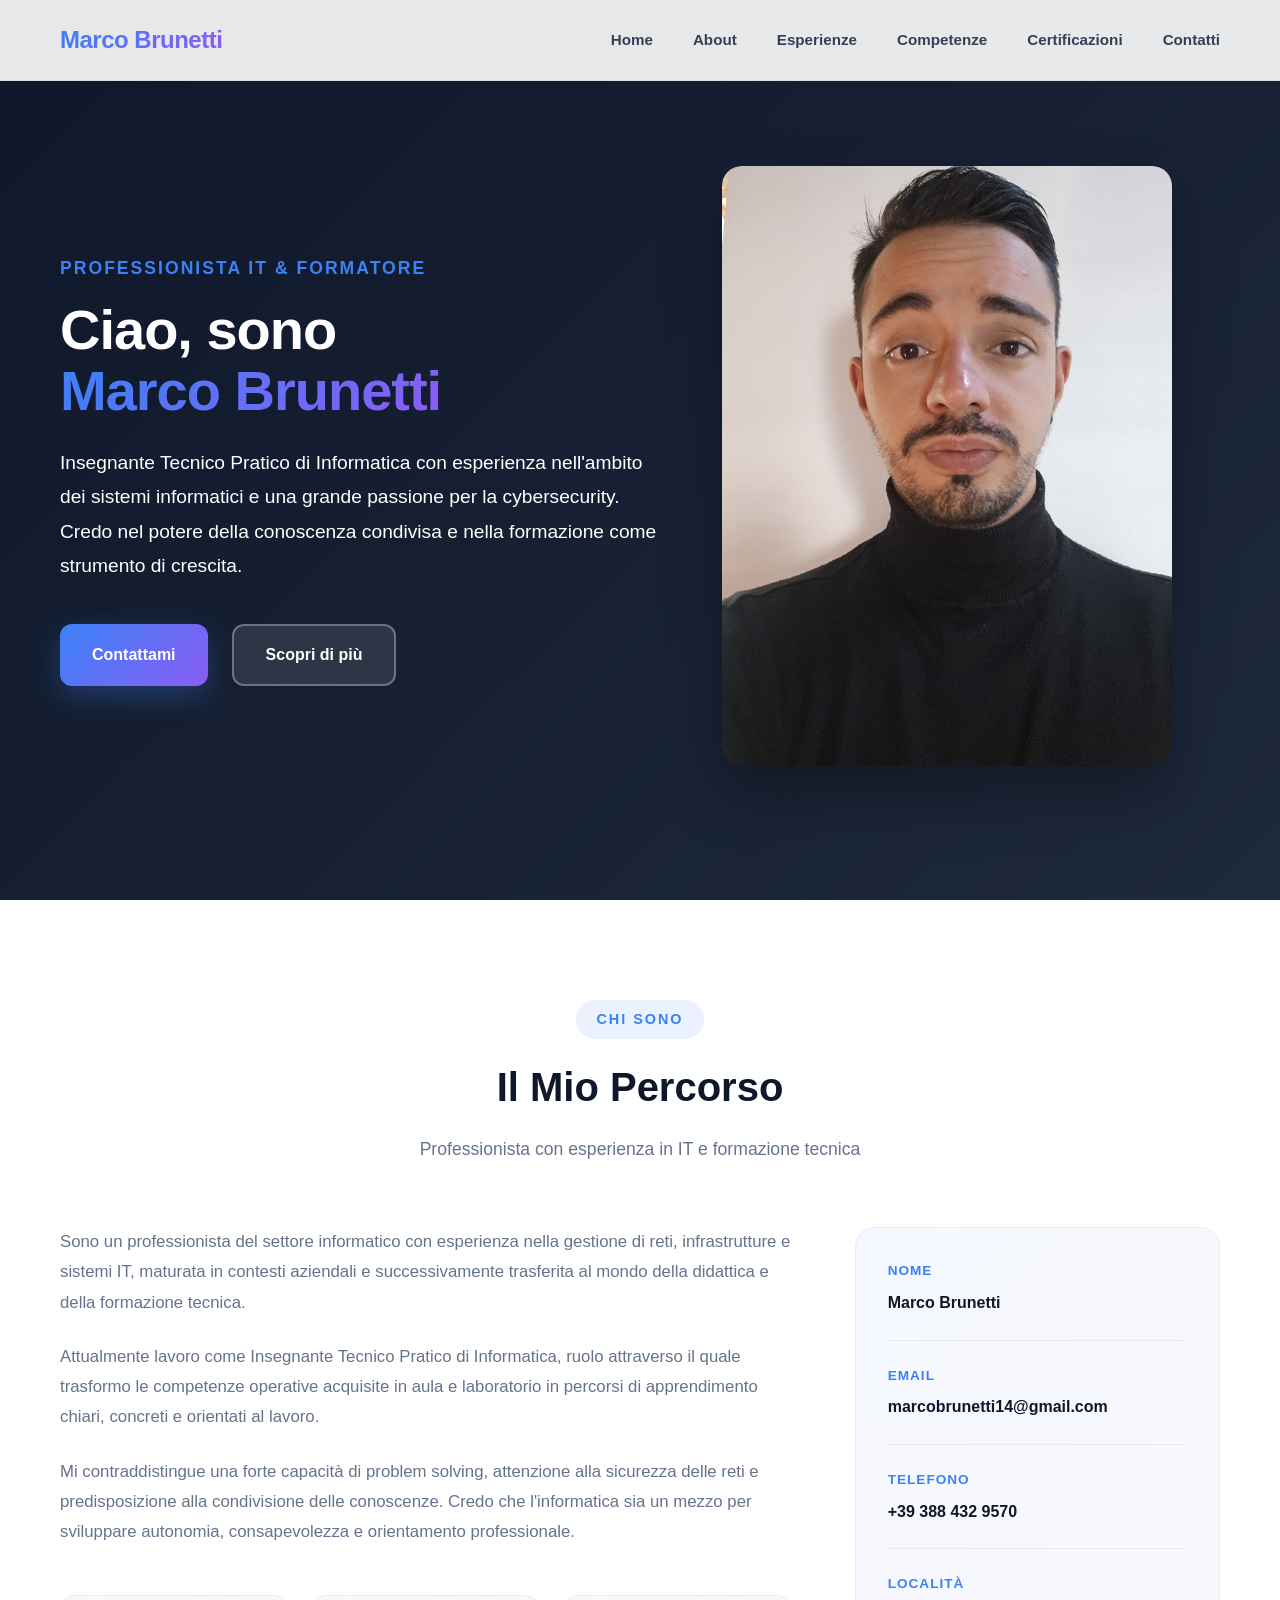
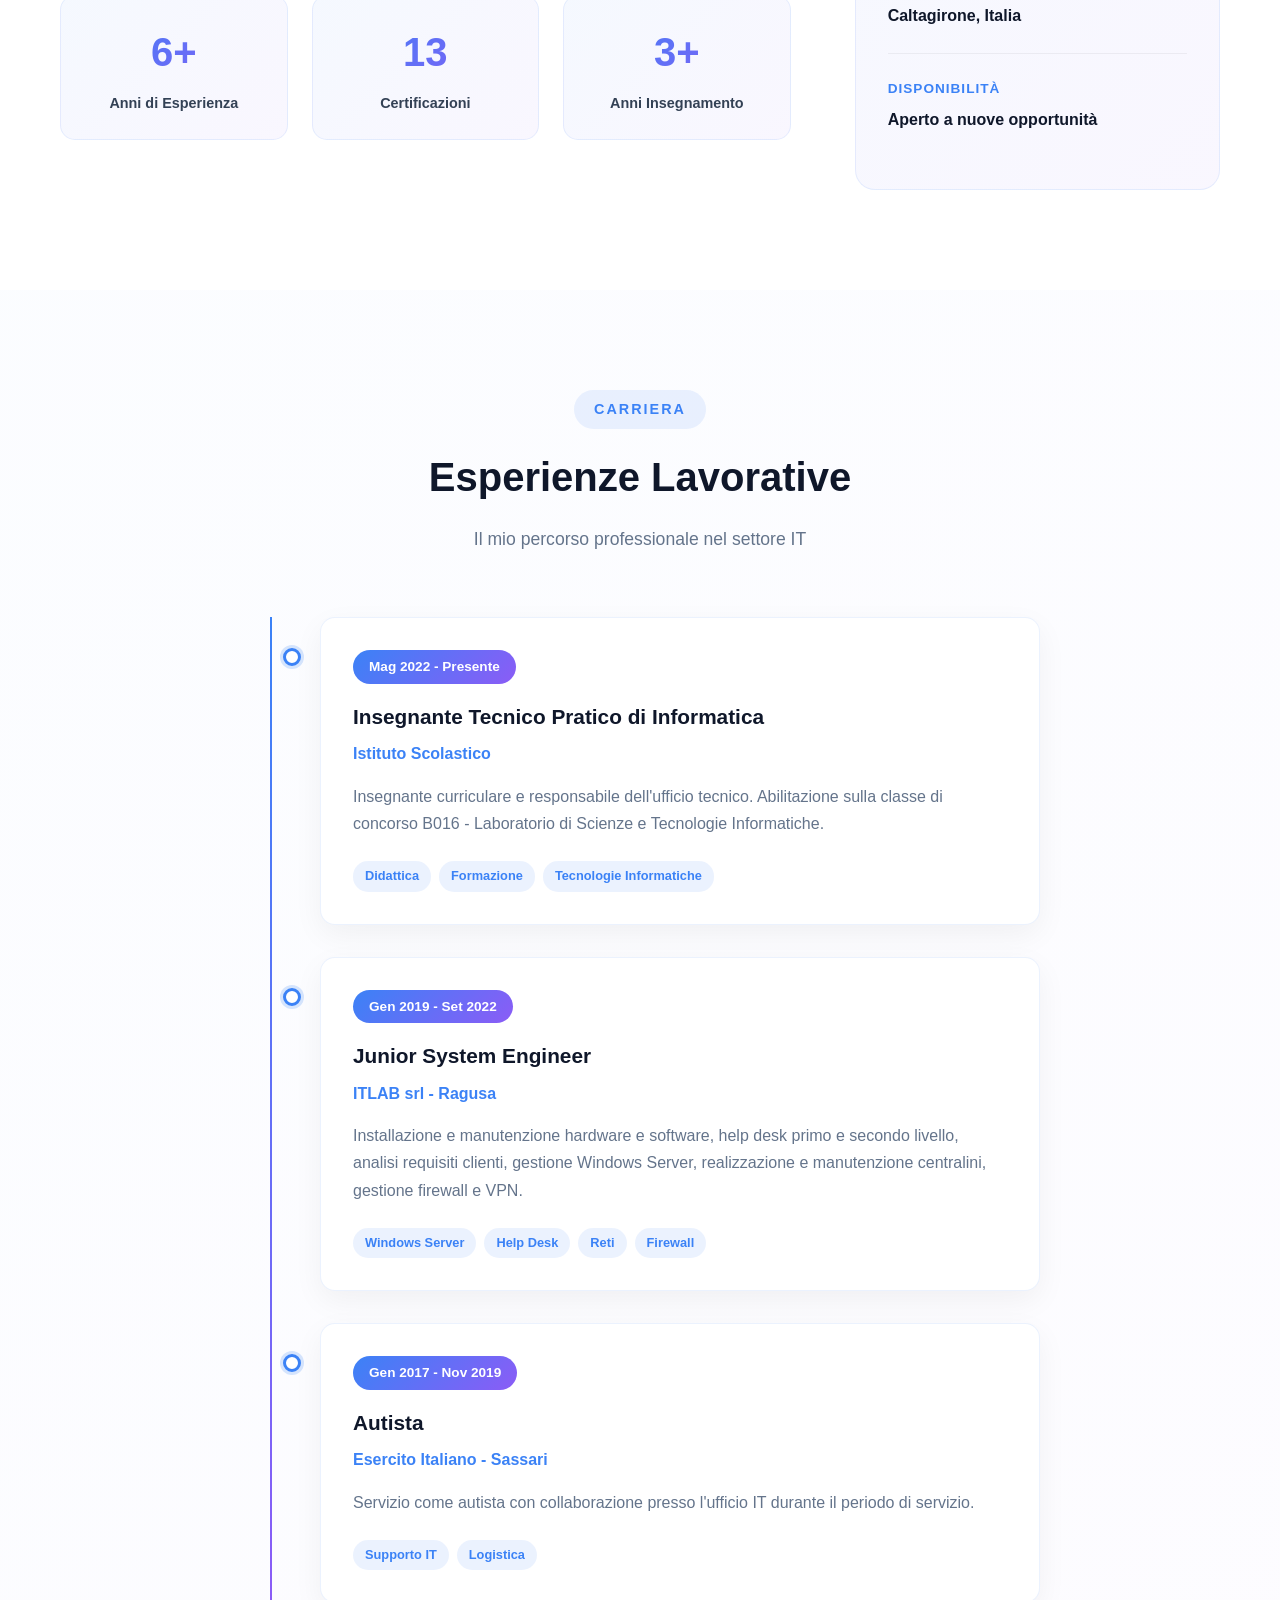
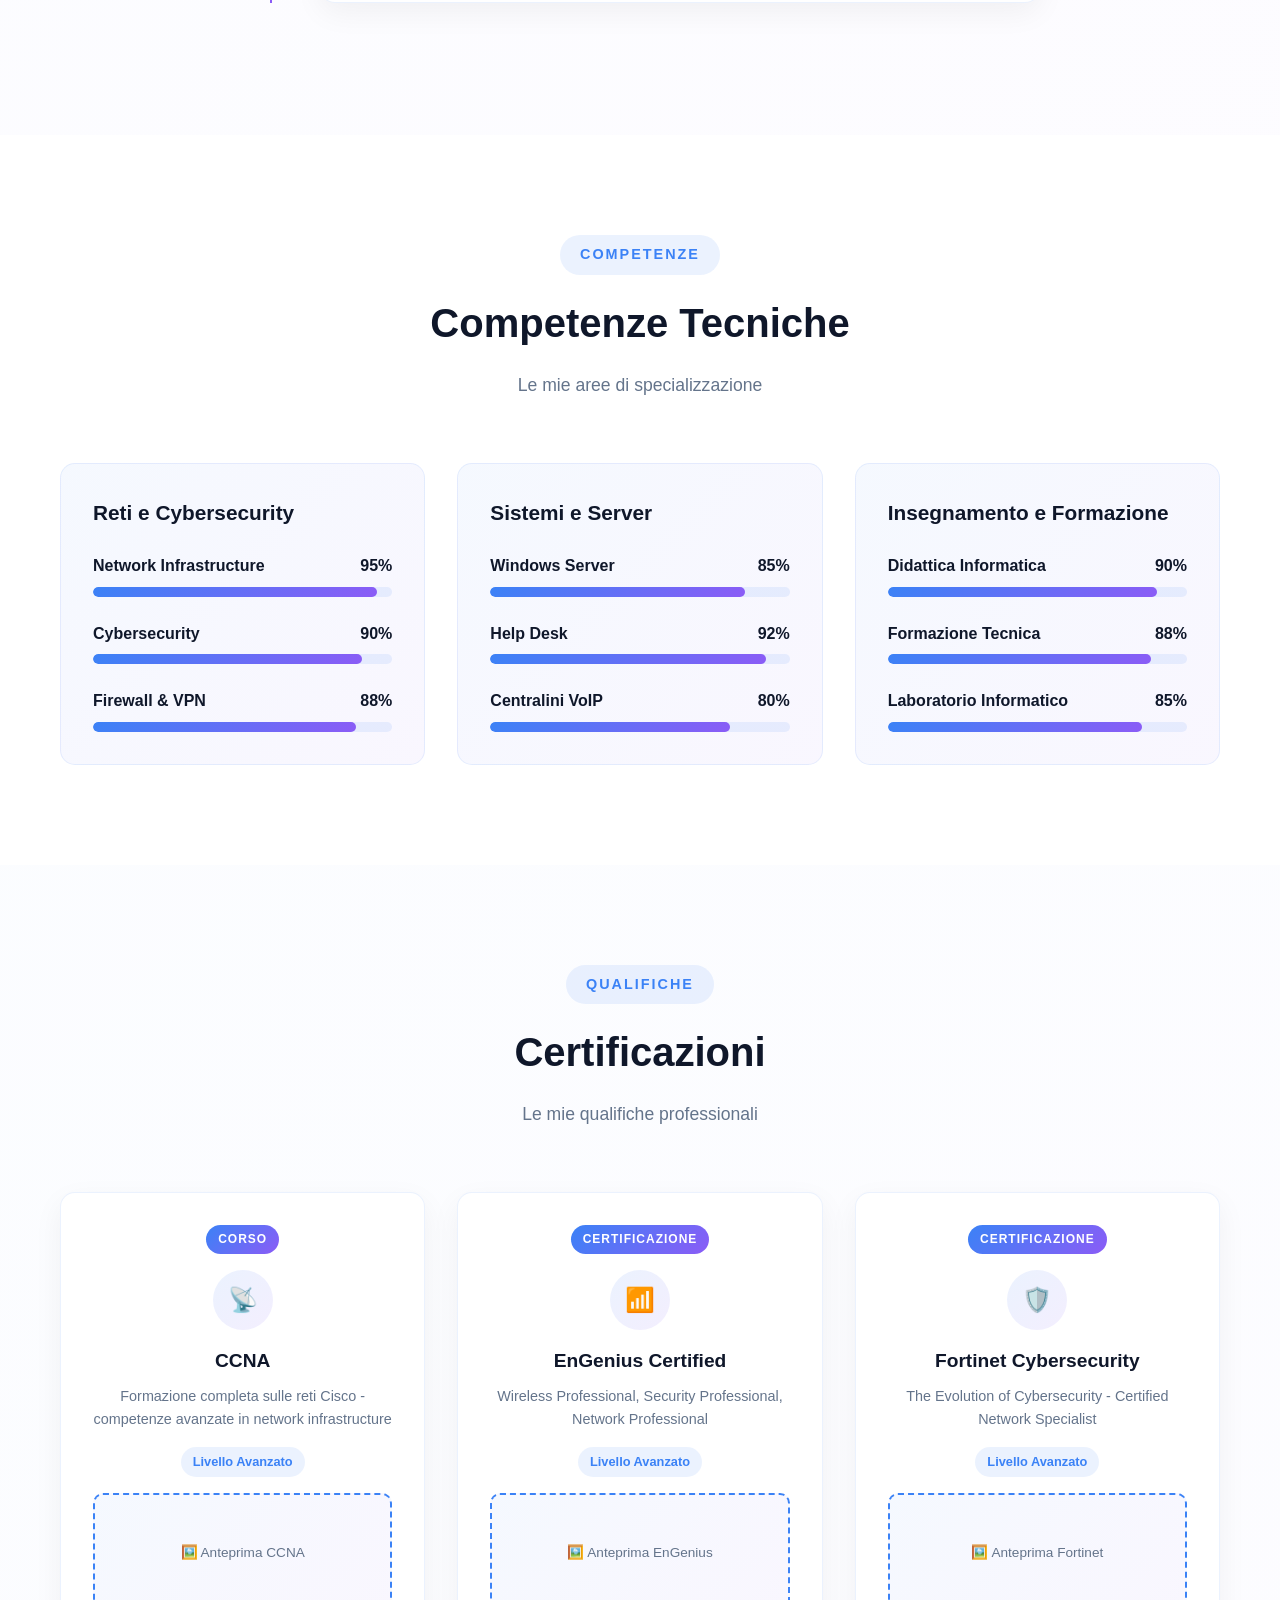
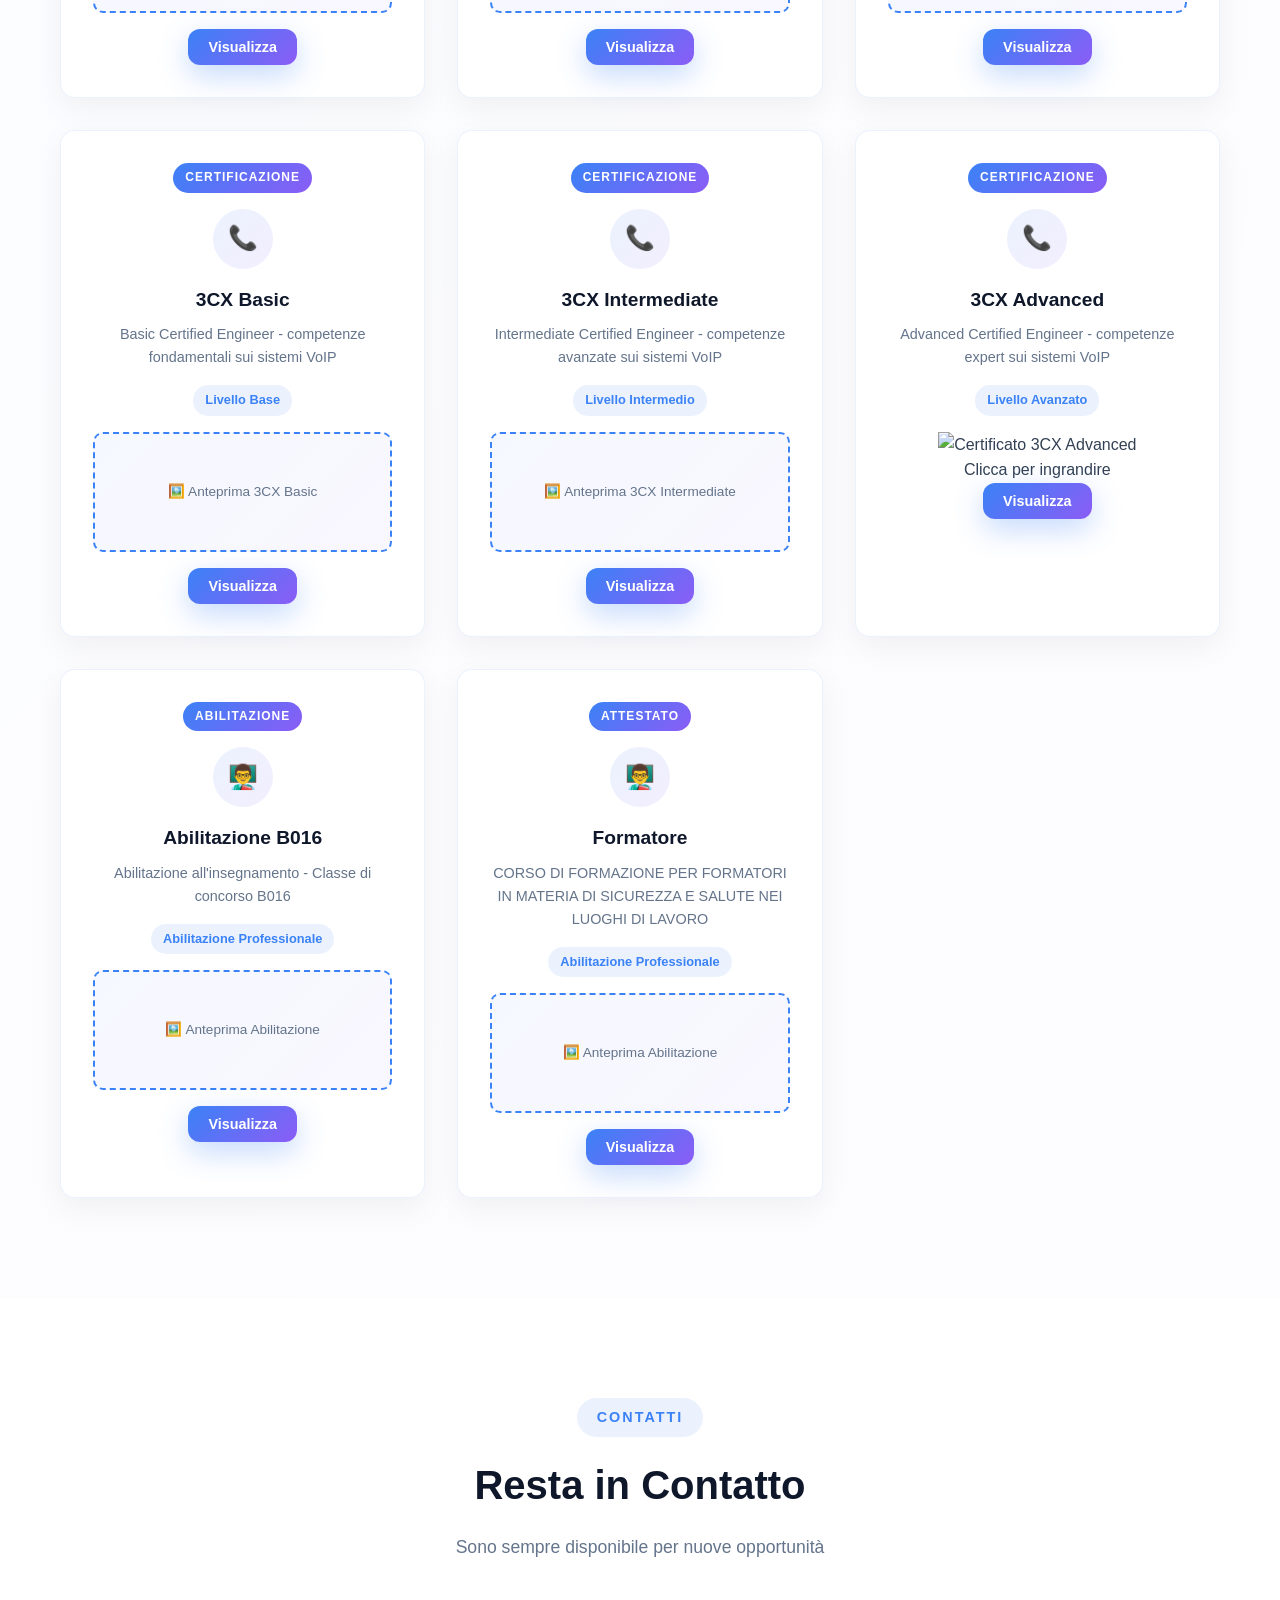
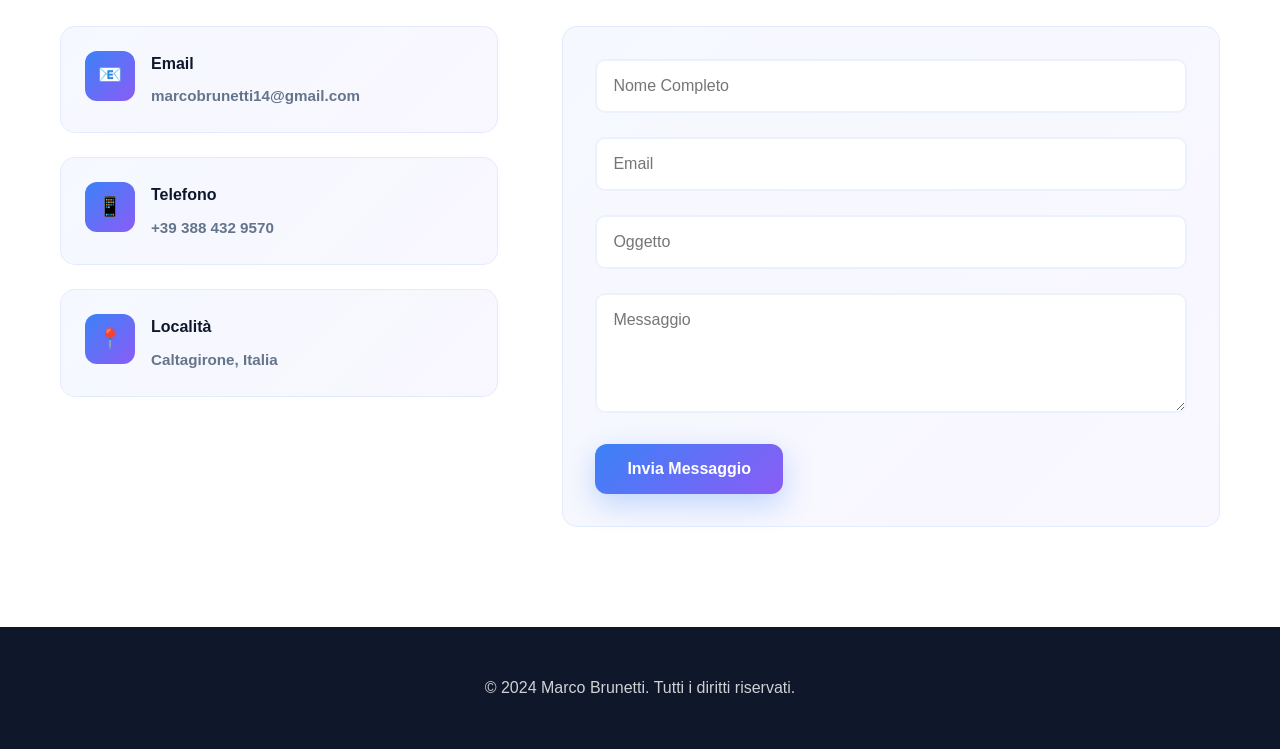
==== commit 0573adf7: "Update index.html" ====
--- a/index.html
+++ b/index.html
@@ -1325,19 +1325,21 @@
                     </div>
                 </div>
 
-                <div class="certification-item">
-                    <div class="certification-badge">Certificazione</div>
-                    <div class="certification-icon">📞</div>
-                    <div class="certification-info">
-                        <h3>3CX Advanced</h3>
-                        <p>Advanced Certified Engineer - competenze expert sui sistemi VoIP</p>
-                        <div class="certification-level">Livello Avanzato</div>
-                        <div class="certificate-placeholder" onclick="openModal('Certificato 3CX Advanced')">
-                            🖼️ Anteprima 3CX Advanced
-                        </div>
-                        <button class="btn btn-primary btn-small" onclick="openModal('Certificato 3CX Advanced')">Visualizza</button>
-                    </div>
-                </div>
+               <div class="certification-item">
+    <div class="certification-badge">Certificazione</div>
+    <div class="certification-icon">📞</div>
+    <div class="certification-info">
+        <h3>3CX Advanced</h3>
+        <p>Advanced Certified Engineer - competenze expert sui sistemi VoIP</p>
+        <div class="certification-level">Livello Avanzato</div>
+        <div class="certificate-preview" onclick="openCertificateModal('3CX Advanced', 'assets/certificates/3cx-advanced.jpg')">
+            <img src="assets/certificates/3cx-advanced.jpg" alt="Certificato 3CX Advanced" 
+                 onerror="this.onerror=null; this.src='https://via.placeholder.com/400x300/3b82f6/ffffff?text=3CX+Advanced'">
+            <div class="certificate-preview-overlay">Clicca per ingrandire</div>
+        </div>
+        <button class="btn btn-primary btn-small" onclick="openCertificateModal('3CX Advanced', 'assets/certificates/3cx-advanced.jpg')">Visualizza</button>
+    </div>
+</div>
 
                 <div class="certification-item">
                     <div class="certification-badge">Abilitazione</div>
@@ -1363,7 +1365,8 @@
                         <div class="certificate-placeholder" onclick="openModal('Abilitazione formatore')">
                             🖼️ Anteprima Abilitazione
                         </div>
-                        <button class="btn btn-primary btn-small" onclick="openModal('Abilitazione formatore')">Visualizza</button>
+                        <button class="btn btn-primary btn-small" onclick="openCertificateModal('Abilitazione B016', 'https://github.com/marcobrunetti14-crypto/cvbrunetti.github.io-/blob/main/assets/images/certificates/abilitazione-b016.jpg')">Visualizza</button>
+
                   </div>
                 </div>
                 
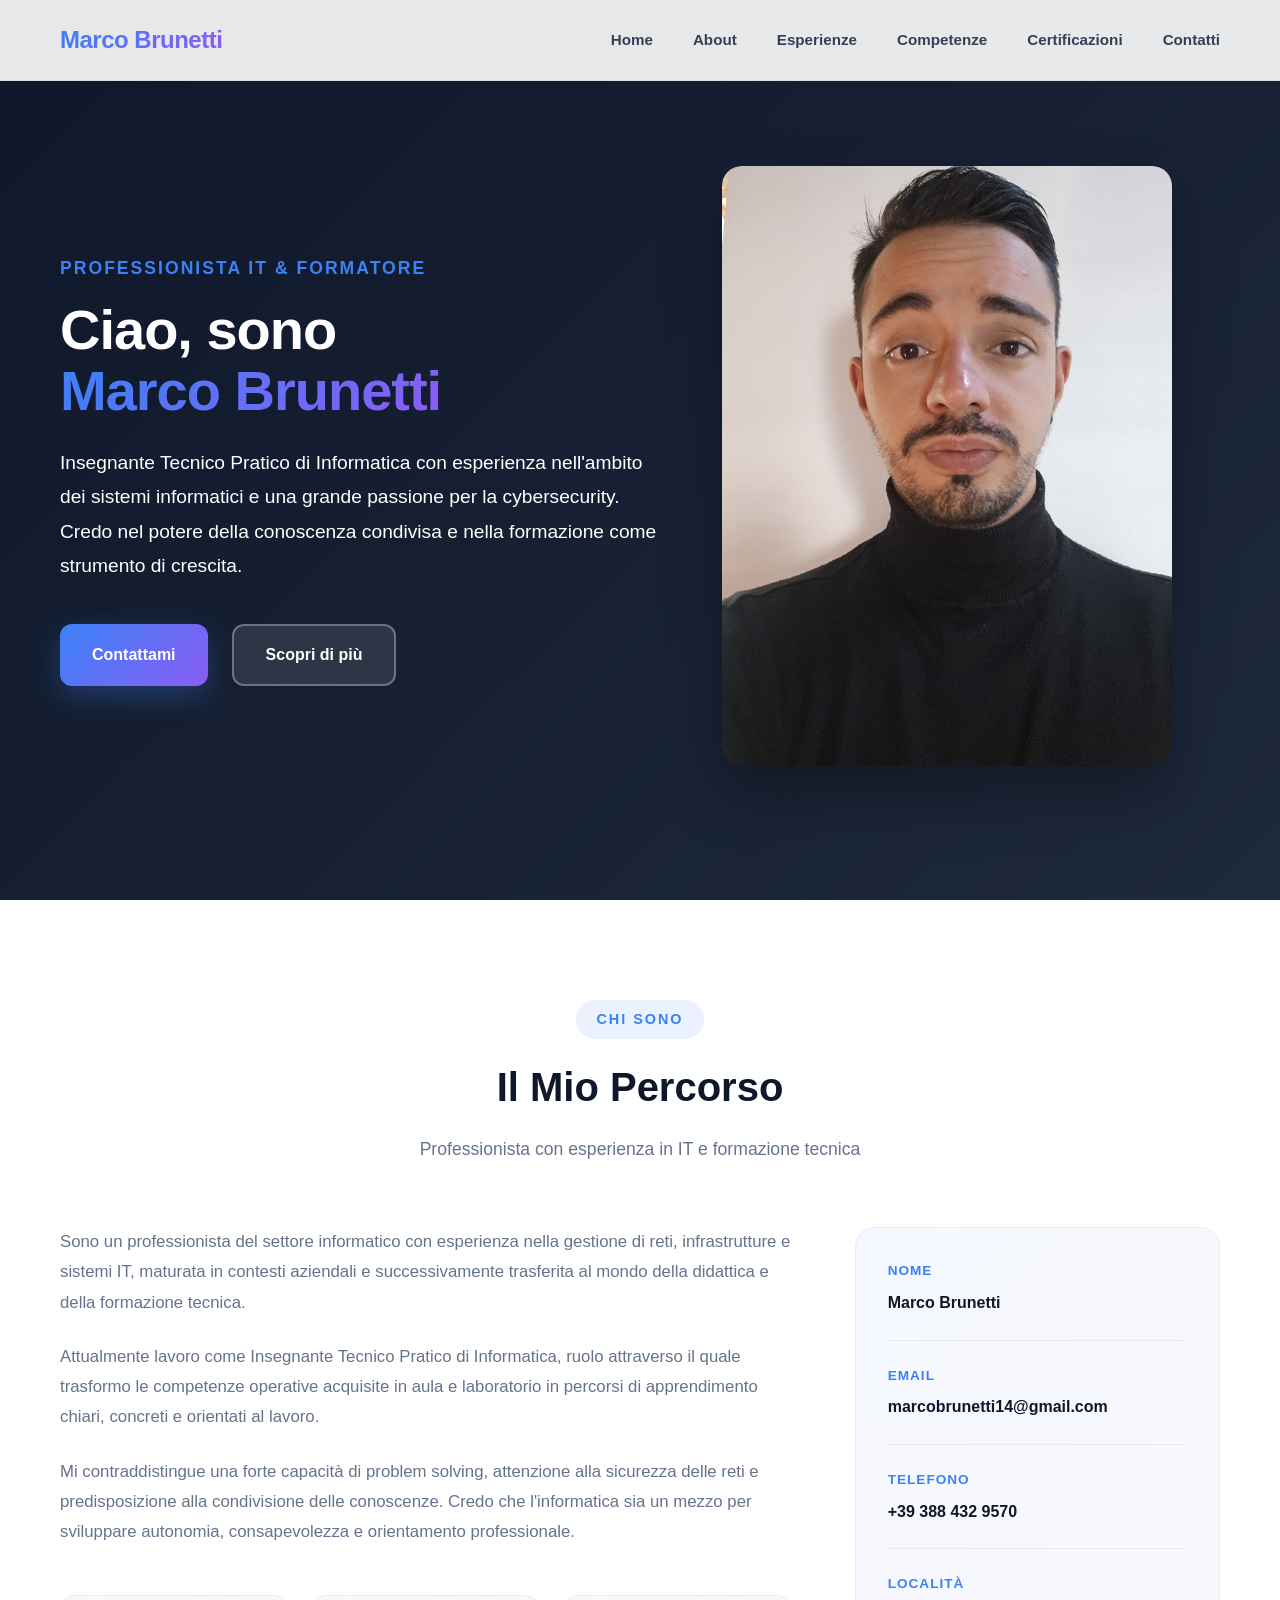
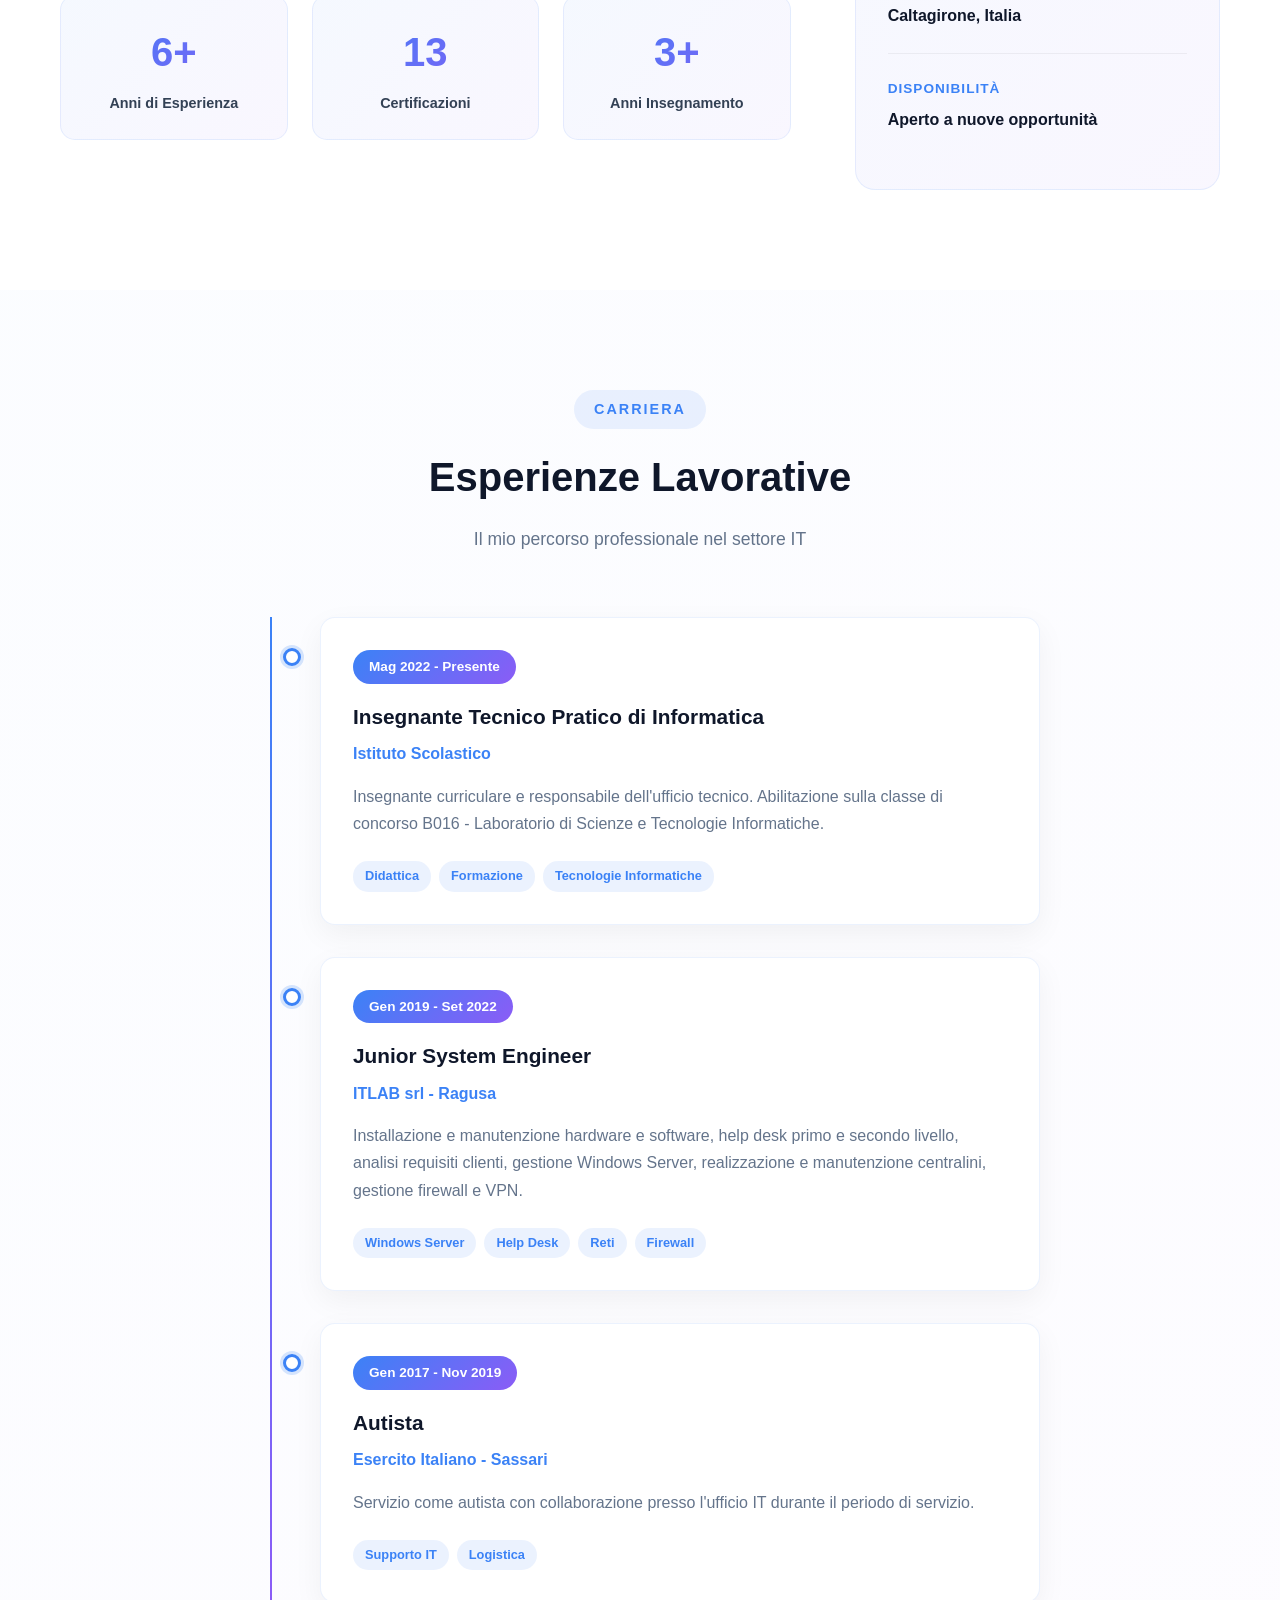
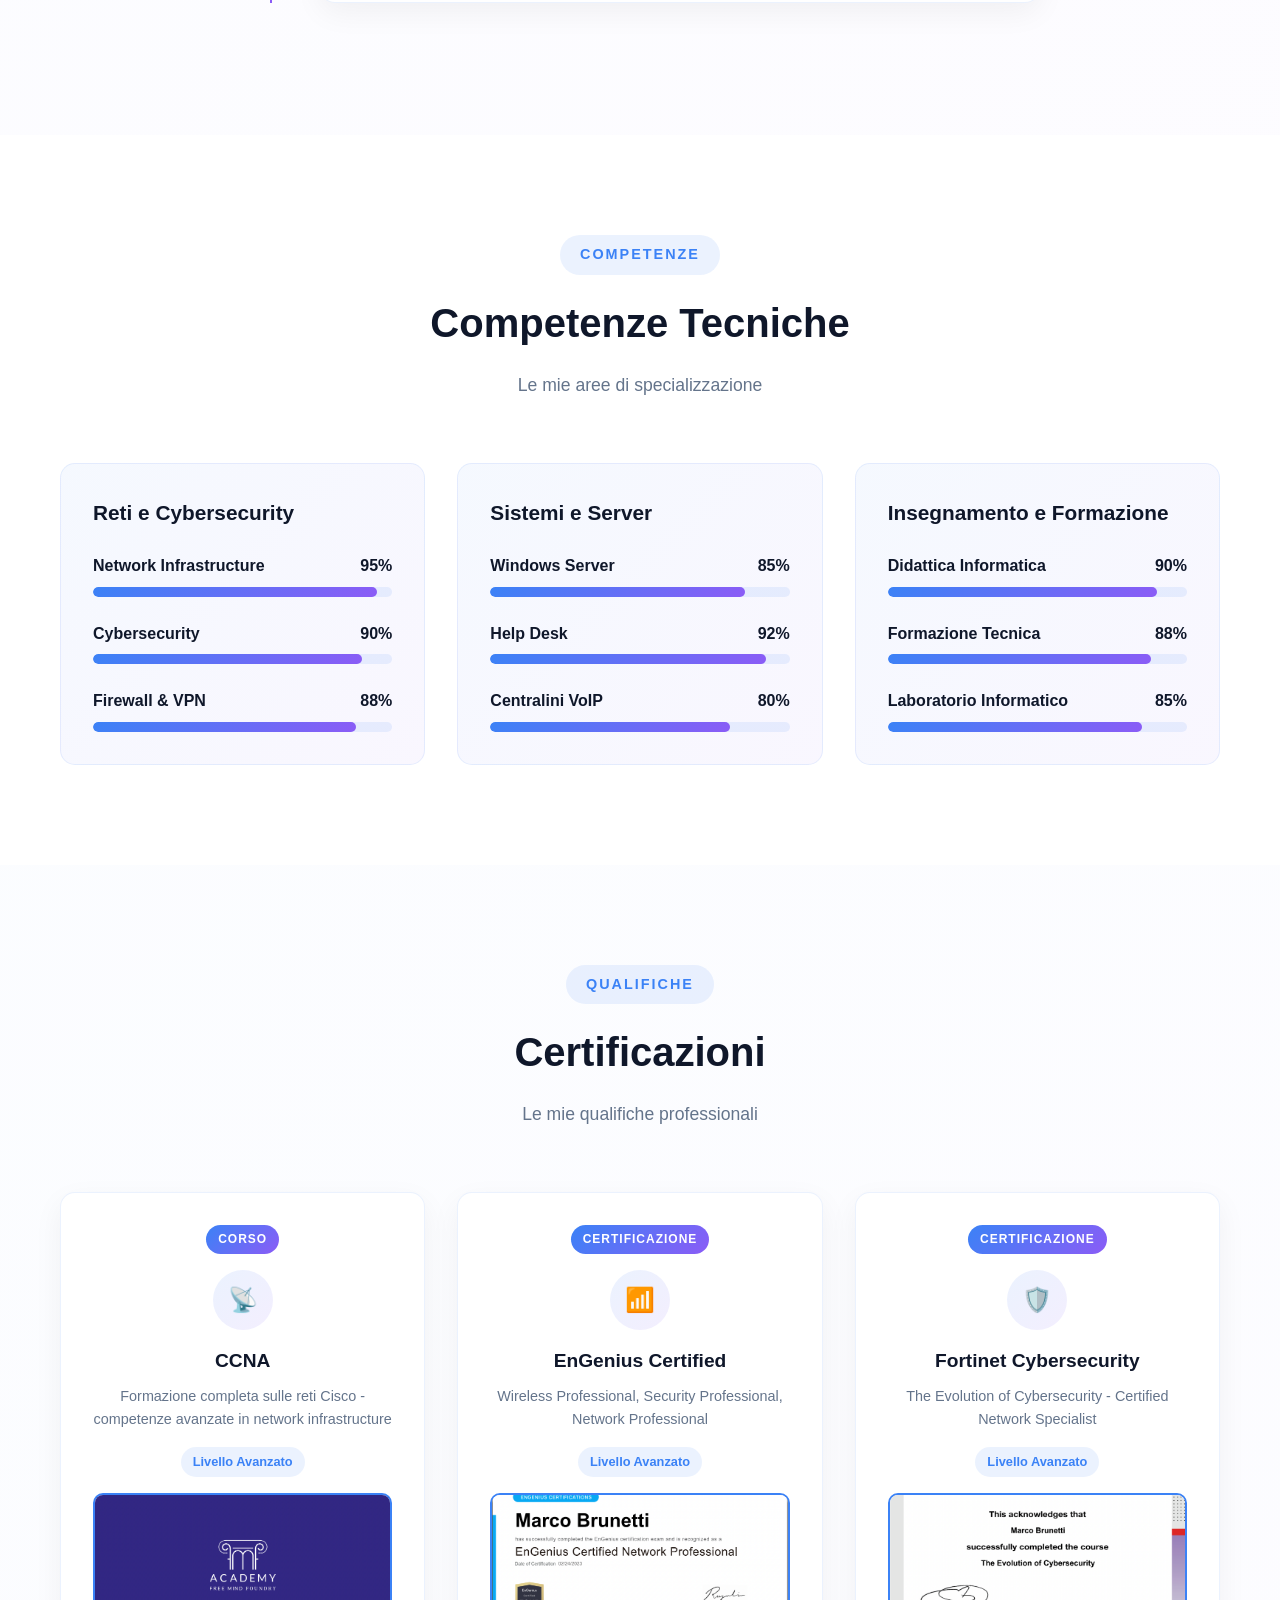
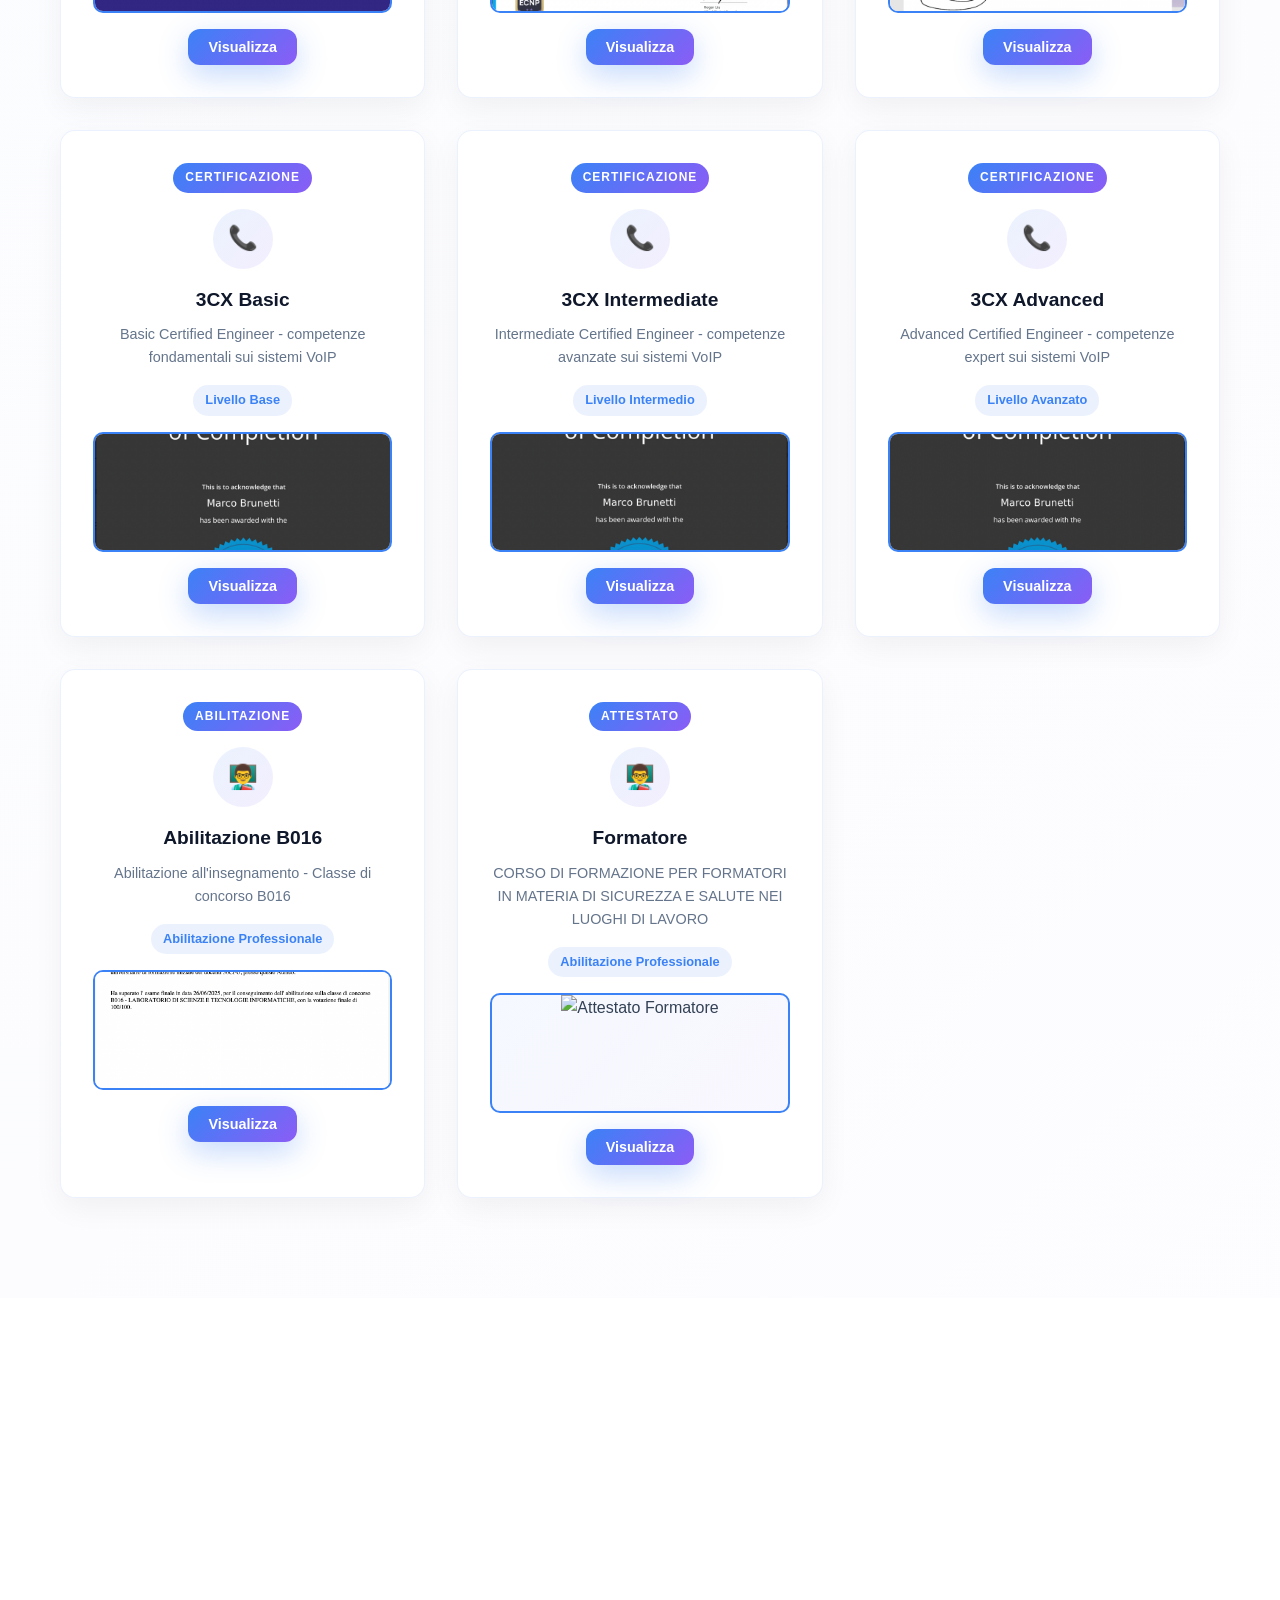
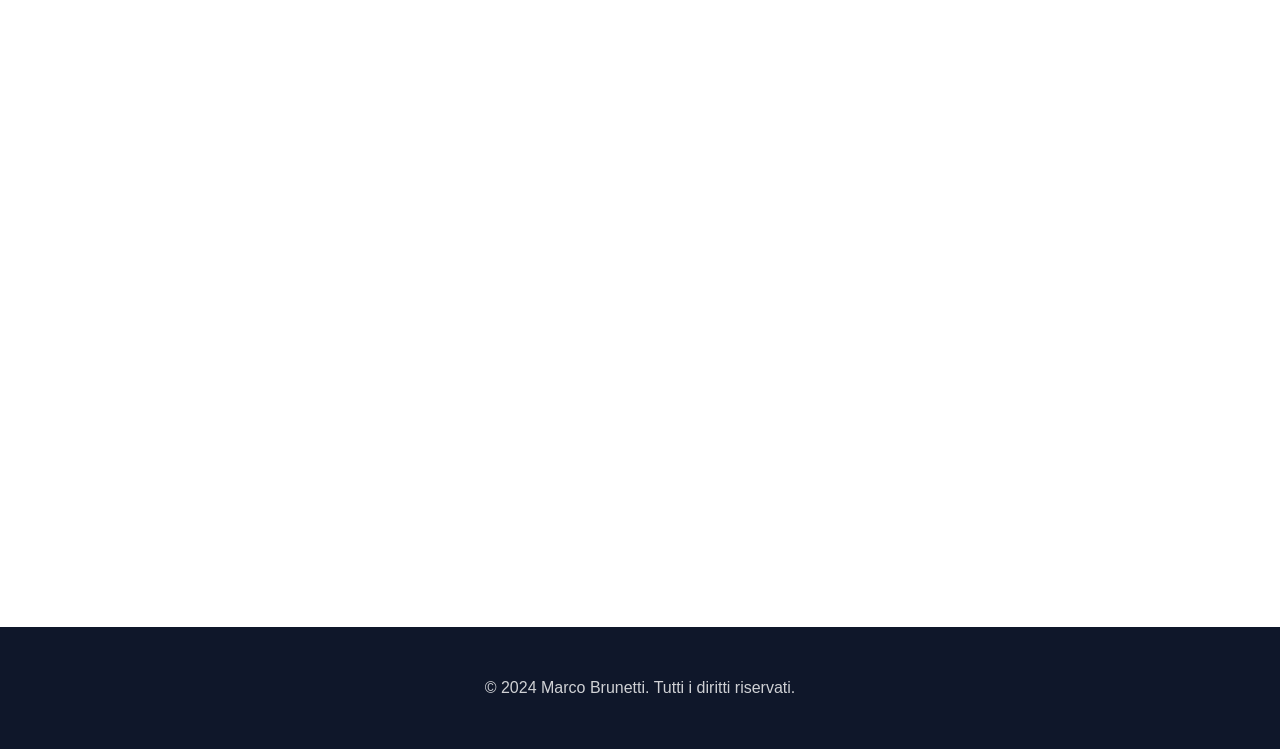
==== commit 2186ac41: "Update index.html" ====
--- a/index.html
+++ b/index.html
@@ -672,29 +672,58 @@
             margin-bottom: 1rem;
         }
 
-        .certificate-placeholder {
+        /* === CERTIFICATE PREVIEW - NUOVO STILE === */
+        .certificate-preview {
             width: 100%;
             height: 120px;
             background: linear-gradient(135deg, rgba(59, 130, 246, 0.05) 0%, rgba(139, 92, 246, 0.05) 100%);
-            border: 2px dashed var(--secondary);
+            border: 2px solid var(--secondary);
             border-radius: 10px;
+            overflow: hidden;
+            margin: 0 auto 1rem;
+            cursor: pointer;
+            transition: all 0.3s ease;
+            position: relative;
+        }
+
+        .certificate-preview img {
+            width: 100%;
+            height: 100%;
+            object-fit: cover;
+            transition: transform 0.3s ease;
+        }
+
+        .certificate-preview:hover {
+            transform: translateY(-5px);
+            box-shadow: 0 10px 20px rgba(59, 130, 246, 0.2);
+        }
+
+        .certificate-preview:hover img {
+            transform: scale(1.05);
+        }
+
+        .certificate-preview-overlay {
+            position: absolute;
+            top: 0;
+            left: 0;
+            right: 0;
+            bottom: 0;
+            background: rgba(0, 0, 0, 0.7);
             display: flex;
             align-items: center;
             justify-content: center;
-            margin: 0 auto 1rem;
-            color: var(--text-light);
+            opacity: 0;
+            transition: opacity 0.3s ease;
+            color: white;
+            font-weight: 600;
             font-size: 0.85rem;
-            cursor: pointer;
-            transition: all 0.3s ease;
-        }
-
-        .certificate-placeholder:hover {
-            background: var(--gradient-2);
-            color: var(--white);
-            border-style: solid;
-        }
-
-        /* === MODAL === */
+        }
+
+        .certificate-preview:hover .certificate-preview-overlay {
+            opacity: 1;
+        }
+
+        /* === MODAL AGGIORNATO === */
         .modal {
             display: none;
             position: fixed;
@@ -703,7 +732,7 @@
             top: 0;
             width: 100%;
             height: 100%;
-            background-color: rgba(15, 23, 42, 0.95);
+            background-color: rgba(15, 23, 42, 0.98);
             animation: fadeIn 0.3s ease;
         }
 
@@ -716,10 +745,18 @@
             margin: auto;
             display: block;
             max-width: 90%;
-            max-height: 80%;
-            margin-top: 5%;
+            max-height: 85%;
+            margin-top: 3%;
             border-radius: 10px;
             box-shadow: 0 20px 60px rgba(0, 0, 0, 0.5);
+            background: white;
+            overflow: hidden;
+        }
+
+        .modal-content img {
+            width: 100%;
+            height: 100%;
+            object-fit: contain;
         }
 
         .close {
@@ -731,6 +768,7 @@
             font-weight: bold;
             cursor: pointer;
             transition: all 0.3s ease;
+            z-index: 2001;
         }
 
         .close:hover {
@@ -879,6 +917,12 @@
 
             .timeline-item::before {
                 left: -28px;
+            }
+
+            .modal-content {
+                max-width: 95%;
+                max-height: 80%;
+                margin-top: 5%;
             }
         }
 
@@ -981,6 +1025,12 @@
 
             .contact-form {
                 padding: 1.5rem;
+            }
+
+            .modal-content {
+                max-width: 98%;
+                max-height: 70%;
+                margin-top: 10%;
             }
         }
     </style>
@@ -1025,21 +1075,13 @@
                     </div>
                 </div>
                 <div class="hero-image">
-                    <!-- Opzione 1: Usa il placeholder 
-                    <div class="profile-img-placeholder">
-                        <i class="fas fa-user-tie"></i>
-                    </div>
-                    -->
-                    <!-- Opzione 2: Usa un'immagine con fallback al placeholder -->
-                     
-                    <img src="assets/images/profile.jpg"src="assets/images/profile.jpg" 
+                    <img src="assets/images/profile.jpg" 
                          alt="Marco Brunetti" 
                          class="profile-img" 
                          onerror="this.style.display='none'; this.parentElement.querySelector('.profile-img-placeholder').style.display='flex';">
                     <div class="profile-img-placeholder" style="display:none;">
                         <i class="fas fa-user-tie"></i>
                     </div>
-                    
                 </div>
             </div>
         </div>
@@ -1244,7 +1286,7 @@
         </div>
     </section>
 
-    <!-- Certifications Section -->
+    <!-- Certifications Section - COMPLETAMENTE AGGIORNATA -->
     <section id="certifications" class="certifications fade-in">
         <div class="container">
             <div class="section-header">
@@ -1253,6 +1295,7 @@
                 <p class="section-subtitle">Le mie qualifiche professionali</p>
             </div>
             <div class="certifications-grid">
+                <!-- CCNA -->
                 <div class="certification-item">
                     <div class="certification-badge">Corso</div>
                     <div class="certification-icon">📡</div>
@@ -1260,15 +1303,16 @@
                         <h3>CCNA</h3>
                         <p>Formazione completa sulle reti Cisco - competenze avanzate in network infrastructure</p>
                         <div class="certification-level">Livello Avanzato</div>
-                        <div class="certificate-placeholder" onclick="openModal('Certificato CCNA')">
-                            🖼️ Anteprima CCNA
-                           
-                        </div>
-                        
-                        <button class="btn btn-primary btn-small" onclick="openModal('Certificato CCNA')">Visualizza</button>
-                    </div>
-                </div>
-
+                        <div class="certificate-preview" onclick="openModal('Certificato CCNA', 'assets/images/certificates/ccna.jpg')">
+                            <img src="assets/images/certificates/ccna.jpg" alt="Certificato CCNA" 
+                                 onerror="this.onerror=null; this.src='https://via.placeholder.com/400x300/3b82f6/ffffff?text=CCNA'">
+                            <div class="certificate-preview-overlay">Clicca per ingrandire</div>
+                        </div>
+                        <button class="btn btn-primary btn-small" onclick="openModal('Certificato CCNA', 'assets/images/certificates/ccna.jpg')">Visualizza</button>
+                    </div>
+                </div>
+
+                <!-- EnGenius -->
                 <div class="certification-item">
                     <div class="certification-badge">Certificazione</div>
                     <div class="certification-icon">📶</div>
@@ -1276,13 +1320,16 @@
                         <h3>EnGenius Certified</h3>
                         <p>Wireless Professional, Security Professional, Network Professional</p>
                         <div class="certification-level">Livello Avanzato</div>
-                        <div class="certificate-placeholder" onclick="openModal('Certificato EnGenius')">
-                            🖼️ Anteprima EnGenius
-                        </div>
-                        <button class="btn btn-primary btn-small" onclick="openModal('Certificato EnGenius')">Visualizza</button>
-                    </div>
-                </div>
-
+                        <div class="certificate-preview" onclick="openModal('Certificato EnGenius', 'assets/images/certificates/engenius.jpg')">
+                            <img src="assets/images/certificates/engenius.jpg" alt="Certificato EnGenius" 
+                                 onerror="this.onerror=null; this.src='https://via.placeholder.com/400x300/3b82f6/ffffff?text=EnGenius'">
+                            <div class="certificate-preview-overlay">Clicca per ingrandire</div>
+                        </div>
+                        <button class="btn btn-primary btn-small" onclick="openModal('Certificato EnGenius', 'assets/images/certificates/engenius.jpg')">Visualizza</button>
+                    </div>
+                </div>
+
+                <!-- Fortinet -->
                 <div class="certification-item">
                     <div class="certification-badge">Certificazione</div>
                     <div class="certification-icon">🛡️</div>
@@ -1290,13 +1337,16 @@
                         <h3>Fortinet Cybersecurity</h3>
                         <p>The Evolution of Cybersecurity - Certified Network Specialist</p>
                         <div class="certification-level">Livello Avanzato</div>
-                        <div class="certificate-placeholder" onclick="openModal('Certificato Fortinet')">
-                            🖼️ Anteprima Fortinet
-                        </div>
-                        <button class="btn btn-primary btn-small" onclick="openModal('Certificato Fortinet')">Visualizza</button>
-                    </div>
-                </div>
-
+                        <div class="certificate-preview" onclick="openModal('Certificato Fortinet', 'assets/images/certificates/fortinet.jpg')">
+                            <img src="assets/images/certificates/fortinet.jpg" alt="Certificato Fortinet" 
+                                 onerror="this.onerror=null; this.src='https://via.placeholder.com/400x300/3b82f6/ffffff?text=Fortinet'">
+                            <div class="certificate-preview-overlay">Clicca per ingrandire</div>
+                        </div>
+                        <button class="btn btn-primary btn-small" onclick="openModal('Certificato Fortinet', 'assets/images/certificates/fortinet.jpg')">Visualizza</button>
+                    </div>
+                </div>
+
+                <!-- 3CX Basic -->
                 <div class="certification-item">
                     <div class="certification-badge">Certificazione</div>
                     <div class="certification-icon">📞</div>
@@ -1304,13 +1354,16 @@
                         <h3>3CX Basic</h3>
                         <p>Basic Certified Engineer - competenze fondamentali sui sistemi VoIP</p>
                         <div class="certification-level">Livello Base</div>
-                        <div class="certificate-placeholder" onclick="openModal('Certificato 3CX Basic')">
-                            🖼️ Anteprima 3CX Basic
-                        </div>
-                        <button class="btn btn-primary btn-small" onclick="openModal('Certificato 3CX Basic')">Visualizza</button>
-                    </div>
-                </div>
-
+                        <div class="certificate-preview" onclick="openModal('Certificato 3CX Basic', 'assets/images/certificates/3cx-basic.jpg')">
+                            <img src="assets/images/certificates/3cx-basic.jpg" alt="Certificato 3CX Basic" 
+                                 onerror="this.onerror=null; this.src='https://via.placeholder.com/400x300/3b82f6/ffffff?text=3CX+Basic'">
+                            <div class="certificate-preview-overlay">Clicca per ingrandire</div>
+                        </div>
+                        <button class="btn btn-primary btn-small" onclick="openModal('Certificato 3CX Basic', 'assets/images/certificates/3cx-basic.jpg')">Visualizza</button>
+                    </div>
+                </div>
+
+                <!-- 3CX Intermediate -->
                 <div class="certification-item">
                     <div class="certification-badge">Certificazione</div>
                     <div class="certification-icon">📞</div>
@@ -1318,29 +1371,33 @@
                         <h3>3CX Intermediate</h3>
                         <p>Intermediate Certified Engineer - competenze avanzate sui sistemi VoIP</p>
                         <div class="certification-level">Livello Intermedio</div>
-                        <div class="certificate-placeholder" onclick="openModal('Certificato 3CX Intermediate')">
-                            🖼️ Anteprima 3CX Intermediate
-                        </div>
-                        <button class="btn btn-primary btn-small" onclick="openModal('Certificato 3CX Intermediate')">Visualizza</button>
-                    </div>
-                </div>
-
-               <div class="certification-item">
-    <div class="certification-badge">Certificazione</div>
-    <div class="certification-icon">📞</div>
-    <div class="certification-info">
-        <h3>3CX Advanced</h3>
-        <p>Advanced Certified Engineer - competenze expert sui sistemi VoIP</p>
-        <div class="certification-level">Livello Avanzato</div>
-        <div class="certificate-preview" onclick="openCertificateModal('3CX Advanced', 'assets/certificates/3cx-advanced.jpg')">
-            <img src="assets/certificates/3cx-advanced.jpg" alt="Certificato 3CX Advanced" 
-                 onerror="this.onerror=null; this.src='https://via.placeholder.com/400x300/3b82f6/ffffff?text=3CX+Advanced'">
-            <div class="certificate-preview-overlay">Clicca per ingrandire</div>
-        </div>
-        <button class="btn btn-primary btn-small" onclick="openCertificateModal('3CX Advanced', 'assets/certificates/3cx-advanced.jpg')">Visualizza</button>
-    </div>
-</div>
-
+                        <div class="certificate-preview" onclick="openModal('Certificato 3CX Intermediate', 'assets/images/certificates/3cx-intermediate.jpg')">
+                            <img src="assets/images/certificates/3cx-intermediate.jpg" alt="Certificato 3CX Intermediate" 
+                                 onerror="this.onerror=null; this.src='https://via.placeholder.com/400x300/3b82f6/ffffff?text=3CX+Intermediate'">
+                            <div class="certificate-preview-overlay">Clicca per ingrandire</div>
+                        </div>
+                        <button class="btn btn-primary btn-small" onclick="openModal('Certificato 3CX Intermediate', 'assets/images/certificates/3cx-intermediate.jpg')">Visualizza</button>
+                    </div>
+                </div>
+
+                <!-- 3CX Advanced -->
+                <div class="certification-item">
+                    <div class="certification-badge">Certificazione</div>
+                    <div class="certification-icon">📞</div>
+                    <div class="certification-info">
+                        <h3>3CX Advanced</h3>
+                        <p>Advanced Certified Engineer - competenze expert sui sistemi VoIP</p>
+                        <div class="certification-level">Livello Avanzato</div>
+                        <div class="certificate-preview" onclick="openModal('Certificato 3CX Advanced', 'assets/images/certificates/3cx-advanced.jpg')">
+                            <img src="assets/images/certificates/3cx-advanced.jpg" alt="Certificato 3CX Advanced" 
+                                 onerror="this.onerror=null; this.src='https://via.placeholder.com/400x300/3b82f6/ffffff?text=3CX+Advanced'">
+                            <div class="certificate-preview-overlay">Clicca per ingrandire</div>
+                        </div>
+                        <button class="btn btn-primary btn-small" onclick="openModal('Certificato 3CX Advanced', 'assets/images/certificates/3cx-advanced.jpg')">Visualizza</button>
+                    </div>
+                </div>
+
+                <!-- Abilitazione B016 -->
                 <div class="certification-item">
                     <div class="certification-badge">Abilitazione</div>
                     <div class="certification-icon">👨‍🏫</div>
@@ -1348,38 +1405,42 @@
                         <h3>Abilitazione B016</h3>
                         <p>Abilitazione all'insegnamento - Classe di concorso B016</p>
                         <div class="certification-level">Abilitazione Professionale</div>
-                        <div class="certificate-placeholder" onclick="openModal('Abilitazione B016')">
-                            🖼️ Anteprima Abilitazione
-                        </div>
-                        <button class="btn btn-primary btn-small" onclick="openModal('Abilitazione B016')">Visualizza</button>
-                    </div>
-                </div>
-                
-                      <div class="certification-item">
+                        <div class="certificate-preview" onclick="openModal('Abilitazione B016', 'assets/images/certificates/abilitazione-b016.jpg')">
+                            <img src="assets/images/certificates/abilitazione-b016.jpg" alt="Abilitazione B016" 
+                                 onerror="this.onerror=null; this.src='https://via.placeholder.com/400x300/3b82f6/ffffff?text=B016'">
+                            <div class="certificate-preview-overlay">Clicca per ingrandire</div>
+                        </div>
+                        <button class="btn btn-primary btn-small" onclick="openModal('Abilitazione B016', 'assets/images/certificates/abilitazione-b016.jpg')">Visualizza</button>
+                    </div>
+                </div>
+
+                <!-- Formatore -->
+                <div class="certification-item">
                     <div class="certification-badge">Attestato</div>
                     <div class="certification-icon">👨‍🏫</div>
                     <div class="certification-info">
                         <h3>Formatore</h3>
-                        <p>CORSO DI FORMAZIONE PER FORMATORI IN MATERIA DI SICUREZZA E SALUTE NEI LUOGHI DI LAVORO </p>
+                        <p>CORSO DI FORMAZIONE PER FORMATORI IN MATERIA DI SICUREZZA E SALUTE NEI LUOGHI DI LAVORO</p>
                         <div class="certification-level">Abilitazione Professionale</div>
-                        <div class="certificate-placeholder" onclick="openModal('Abilitazione formatore')">
-                            🖼️ Anteprima Abilitazione
-                        </div>
-                        <button class="btn btn-primary btn-small" onclick="openCertificateModal('Abilitazione B016', 'https://github.com/marcobrunetti14-crypto/cvbrunetti.github.io-/blob/main/assets/images/certificates/abilitazione-b016.jpg')">Visualizza</button>
-
-                  </div>
-                </div>
-                
+                        <div class="certificate-preview" onclick="openModal('Attestato Formatore', 'assets/images/certificates/formatore.jpg')">
+                            <img src="assets/images/certificates/formatore.jpg" alt="Attestato Formatore" 
+                                 onerror="this.onerror=null; this.src='https://via.placeholder.com/400x300/3b82f6/ffffff?text=Formatore'">
+                            <div class="certificate-preview-overlay">Clicca per ingrandire</div>
+                        </div>
+                        <button class="btn btn-primary btn-small" onclick="openModal('Attestato Formatore', 'assets/images/certificates/formatore.jpg')">Visualizza</button>
+                    </div>
+                </div>
             </div>
         </div>
     </section>
 
-    <!-- Modal -->
+    <!-- Modal AGGIORNATO -->
     <div id="certificateModal" class="modal">
         <span class="close" onclick="closeModal()">&times;</span>
         <div class="modal-content" id="modalImage">
-            <div style="width: 100%; height: 100%; display: flex; align-items: center; justify-content: center; color: white; font-size: 1.5rem;">
-                <p>Anteprima del certificato</p>
+            <img id="modalImg" src="" alt="" style="width:100%;height:100%;object-fit:contain;display:none;">
+            <div id="modalPlaceholder" style="width: 100%; height: 100%; display: flex; align-items: center; justify-content: center; color: white; font-size: 1.5rem; background: rgba(0,0,0,0.5);">
+                <p>Caricamento certificato...</p>
             </div>
         </div>
     </div>
@@ -1506,9 +1567,35 @@
             observer.observe(el);
         });
 
-        // Modal functions
-        function openModal(caption) {
+        // Modal functions - VERSIONE AGGIORNATA
+        function openModal(caption, imageUrl = null) {
             const modal = document.getElementById('certificateModal');
+            const modalImg = document.getElementById('modalImg');
+            const modalPlaceholder = document.getElementById('modalPlaceholder');
+            
+            if (imageUrl) {
+                modalPlaceholder.style.display = 'flex';
+                modalPlaceholder.innerHTML = '<p>Caricamento certificato...</p>';
+                modalImg.style.display = 'none';
+                modalImg.src = imageUrl;
+                modalImg.alt = caption;
+                
+                modalImg.onload = function() {
+                    modalPlaceholder.style.display = 'none';
+                    modalImg.style.display = 'block';
+                };
+                
+                modalImg.onerror = function() {
+                    modalPlaceholder.innerHTML = '<p>Immagine non disponibile</p>';
+                    modalPlaceholder.style.display = 'flex';
+                    modalImg.style.display = 'none';
+                };
+            } else {
+                modalPlaceholder.innerHTML = `<p>${caption}</p>`;
+                modalPlaceholder.style.display = 'flex';
+                modalImg.style.display = 'none';
+            }
+            
             modal.style.display = "block";
             document.body.style.overflow = 'hidden';
         }
@@ -1549,6 +1636,15 @@
         document.querySelectorAll('.skill-category').forEach(el => {
             skillObserver.observe(el);
         });
+
+        // Preload images for better user experience
+        document.addEventListener('DOMContentLoaded', function() {
+            const images = document.querySelectorAll('.certificate-preview img');
+            images.forEach(img => {
+                const tempImage = new Image();
+                tempImage.src = img.src;
+            });
+        });
     </script>
 </body>
 </html>
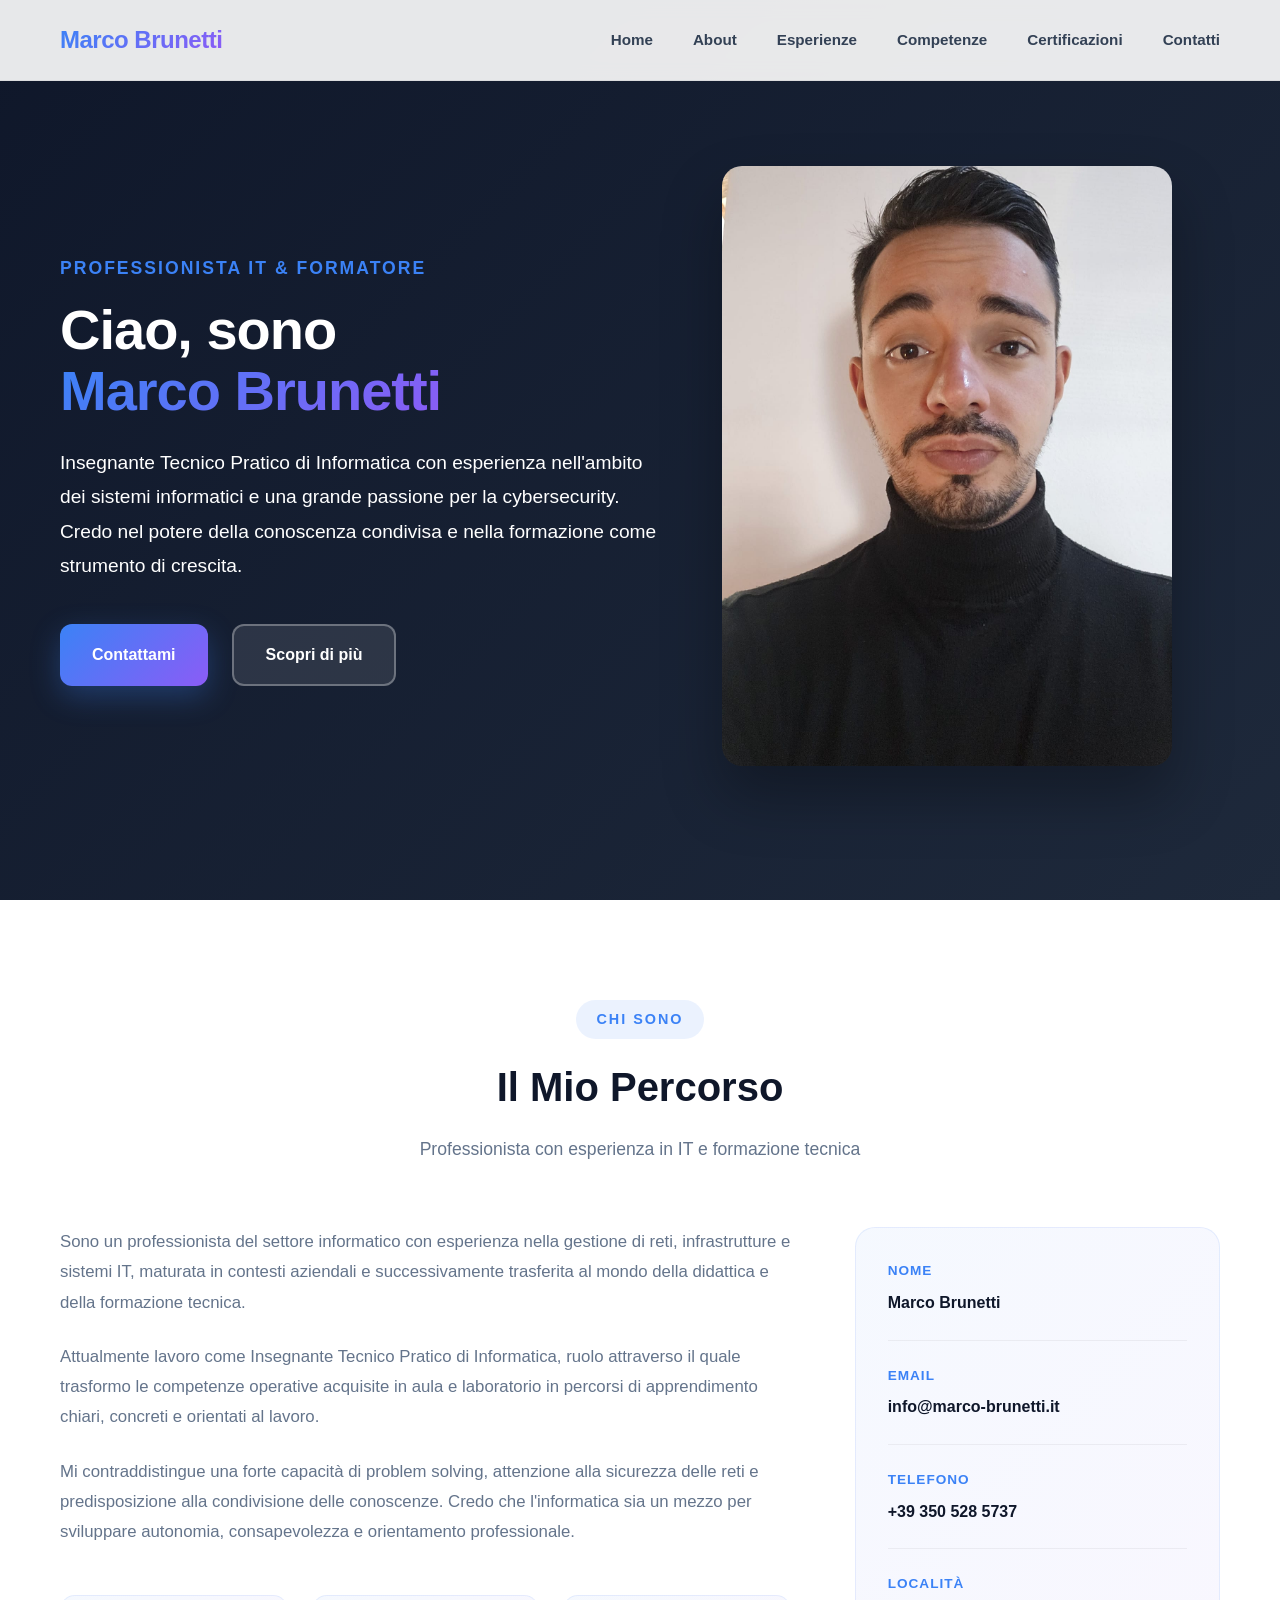
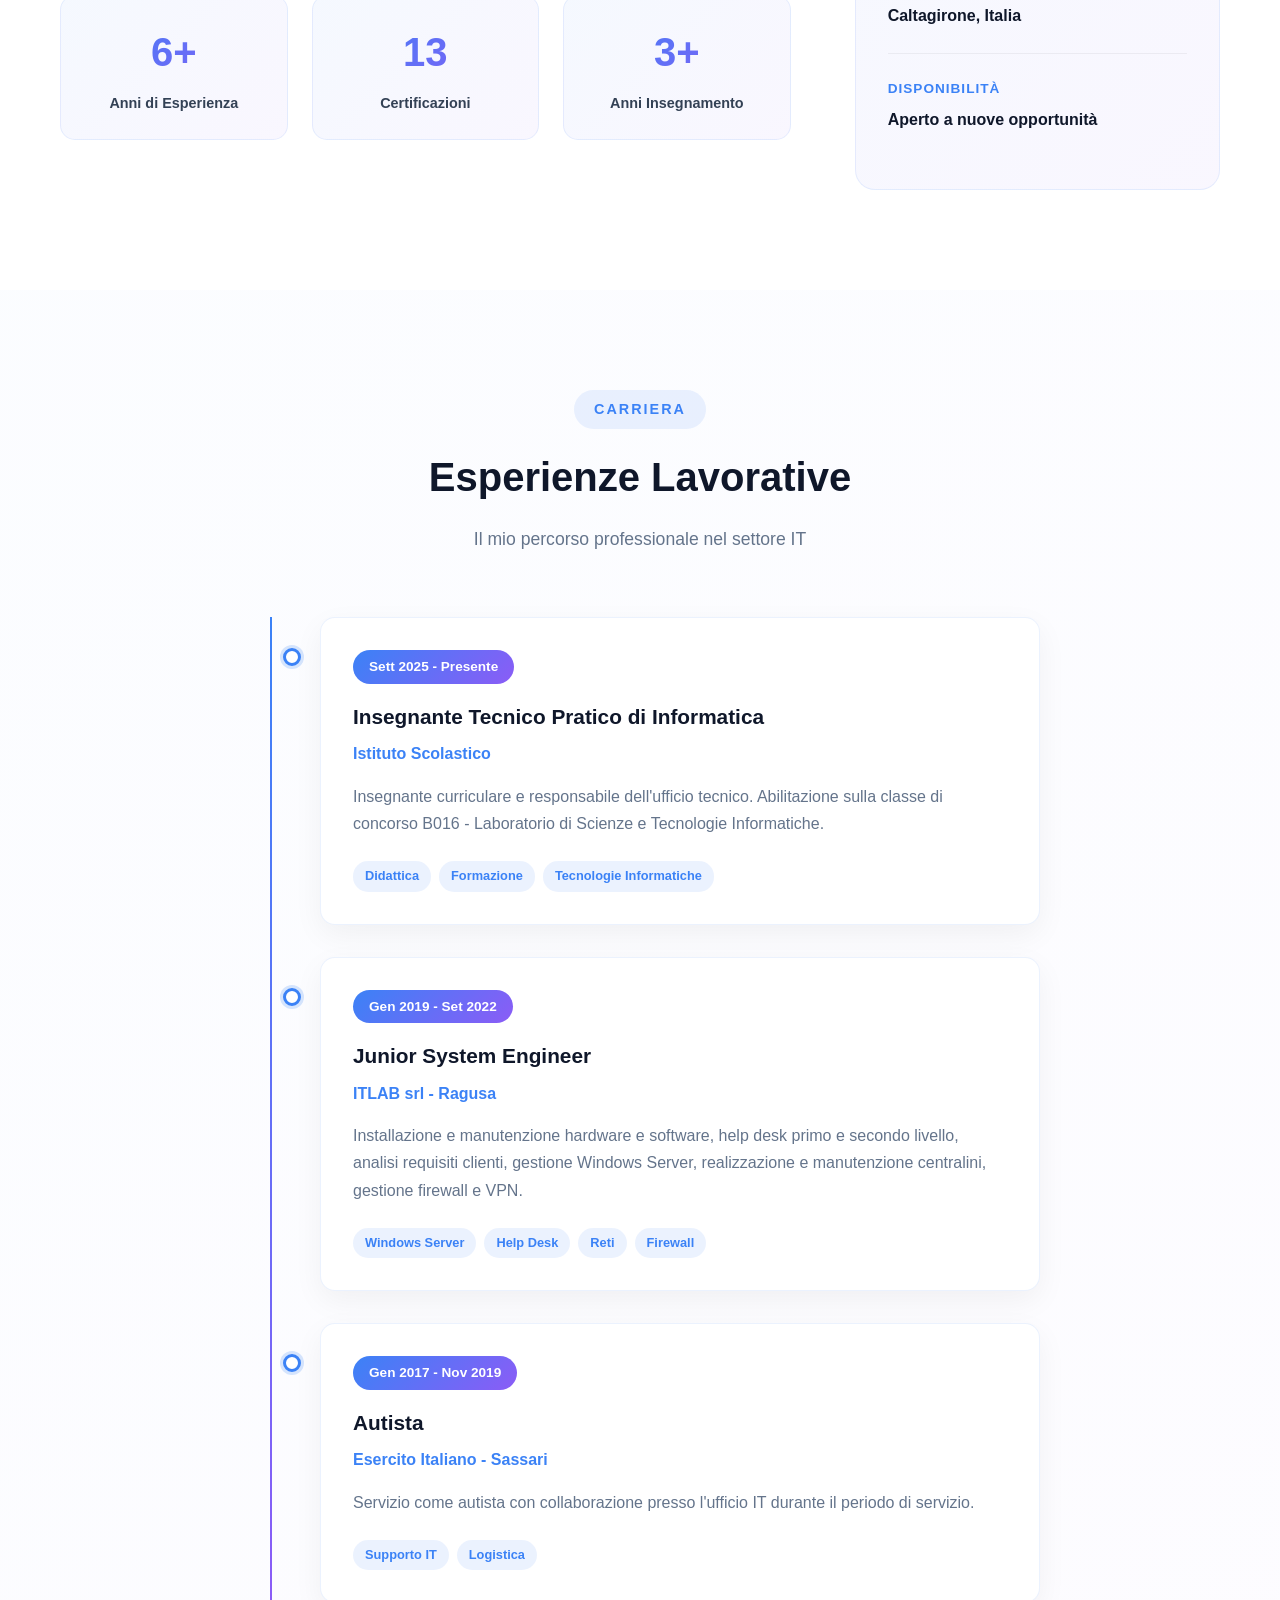
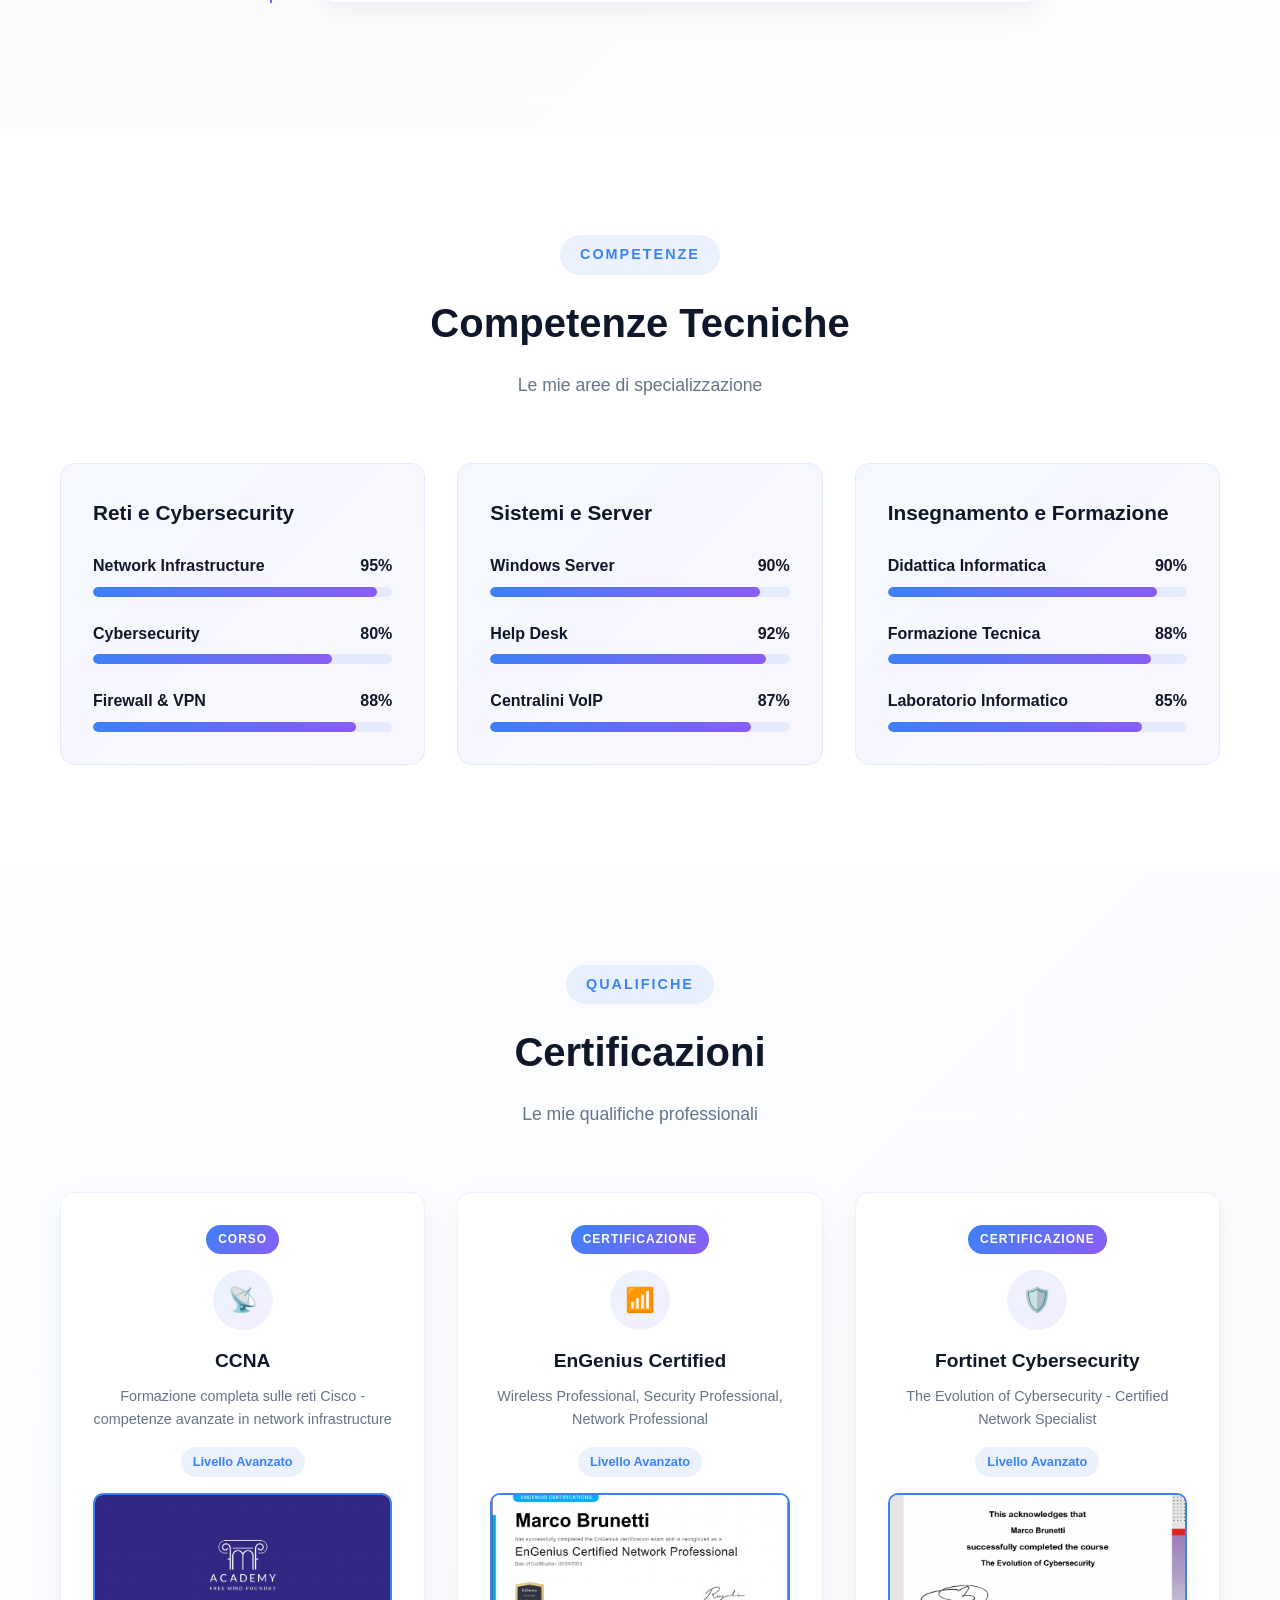
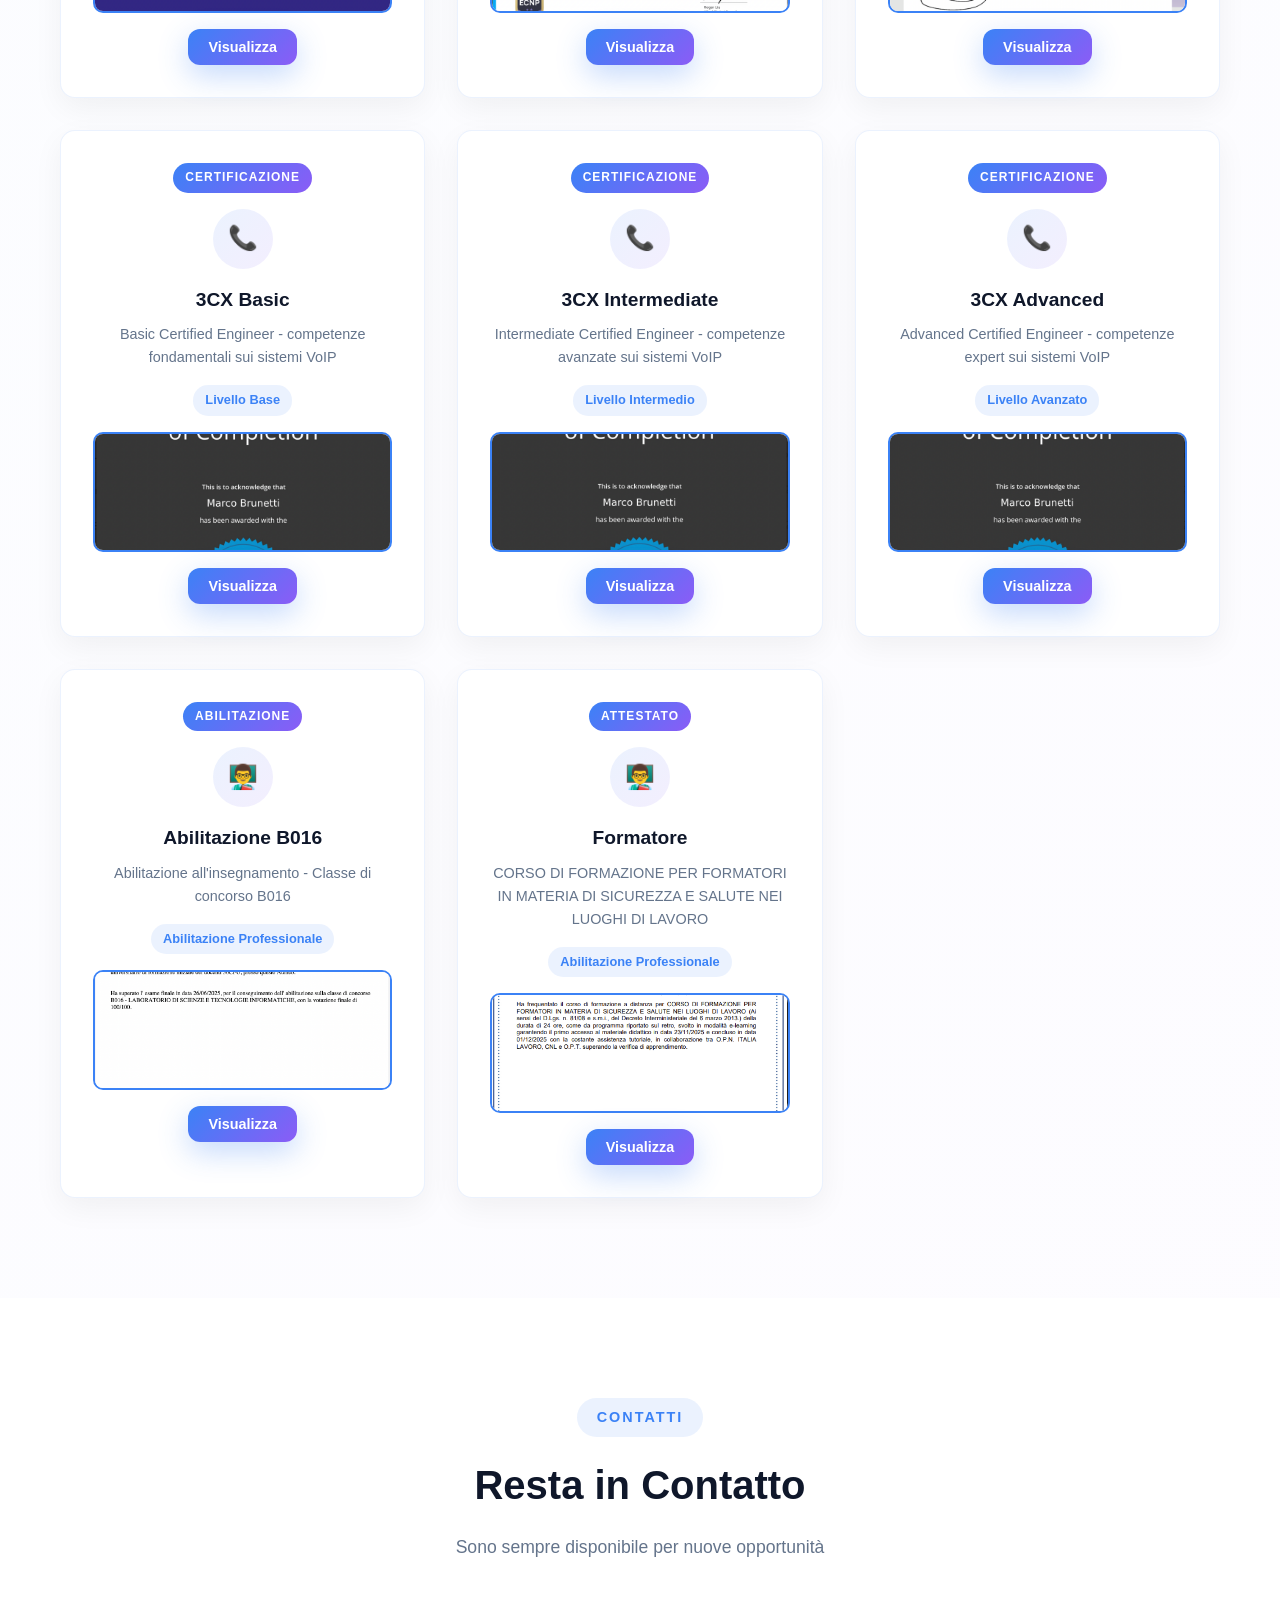
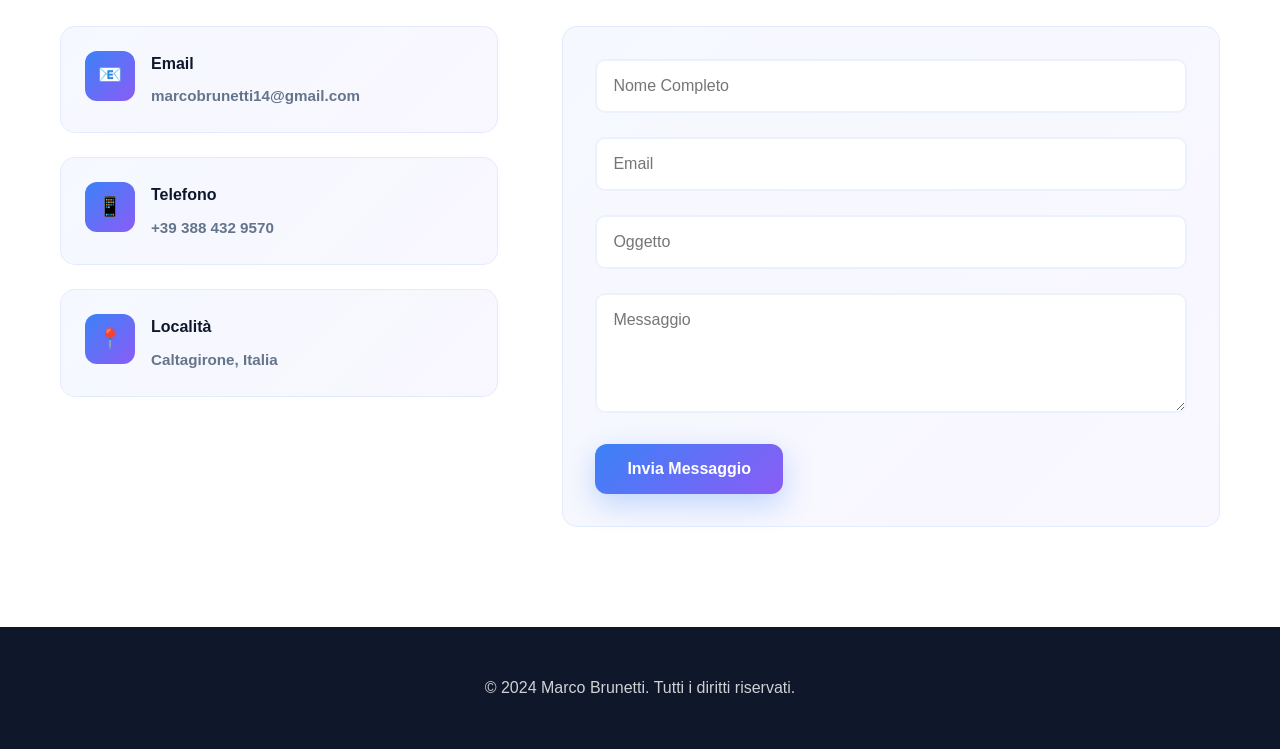
==== commit d58ae2a0: "Update index.html" ====
--- a/index.html
+++ b/index.html
@@ -1129,11 +1129,11 @@
                     </div>
                     <div class="info-item">
                         <strong>Email</strong>
-                        <span>marcobrunetti14@gmail.com</span>
+                        <span>info@marco-brunetti.it</span>
                     </div>
                     <div class="info-item">
                         <strong>Telefono</strong>
-                        <span>+39 388 432 9570</span>
+                        <span>+39 350 528 5737 </span>
                     </div>
                     <div class="info-item">
                         <strong>Località</strong>
@@ -1158,7 +1158,7 @@
             </div>
             <div class="timeline">
                 <div class="timeline-item">
-                    <div class="timeline-date">Mag 2022 - Presente</div>
+                    <div class="timeline-date">Sett 2025 - Presente</div>
                     <div class="timeline-content">
                         <h3>Insegnante Tecnico Pratico di Informatica</h3>
                         <h4>Istituto Scolastico</h4>
@@ -1221,9 +1221,9 @@
                             </div>
                         </div>
                         <div class="skill-item">
-                            <span class="skill-name">Cybersecurity <span class="skill-percent">90%</span></span>
+                            <span class="skill-name">Cybersecurity <span class="skill-percent">80%</span></span>
                             <div class="skill-bar">
-                                <div class="skill-progress" data-width="90%"></div>
+                                <div class="skill-progress" data-width="80%"></div>
                             </div>
                         </div>
                         <div class="skill-item">
@@ -1239,9 +1239,9 @@
                     <h3>Sistemi e Server</h3>
                     <div class="skill-items">
                         <div class="skill-item">
-                            <span class="skill-name">Windows Server <span class="skill-percent">85%</span></span>
+                            <span class="skill-name">Windows Server <span class="skill-percent">90%</span></span>
                             <div class="skill-bar">
-                                <div class="skill-progress" data-width="85%"></div>
+                                <div class="skill-progress" data-width="90%"></div>
                             </div>
                         </div>
                         <div class="skill-item">
@@ -1251,9 +1251,9 @@
                             </div>
                         </div>
                         <div class="skill-item">
-                            <span class="skill-name">Centralini VoIP <span class="skill-percent">80%</span></span>
+                            <span class="skill-name">Centralini VoIP <span class="skill-percent">87%</span></span>
                             <div class="skill-bar">
-                                <div class="skill-progress" data-width="80%"></div>
+                                <div class="skill-progress" data-width="87%"></div>
                             </div>
                         </div>
                     </div>
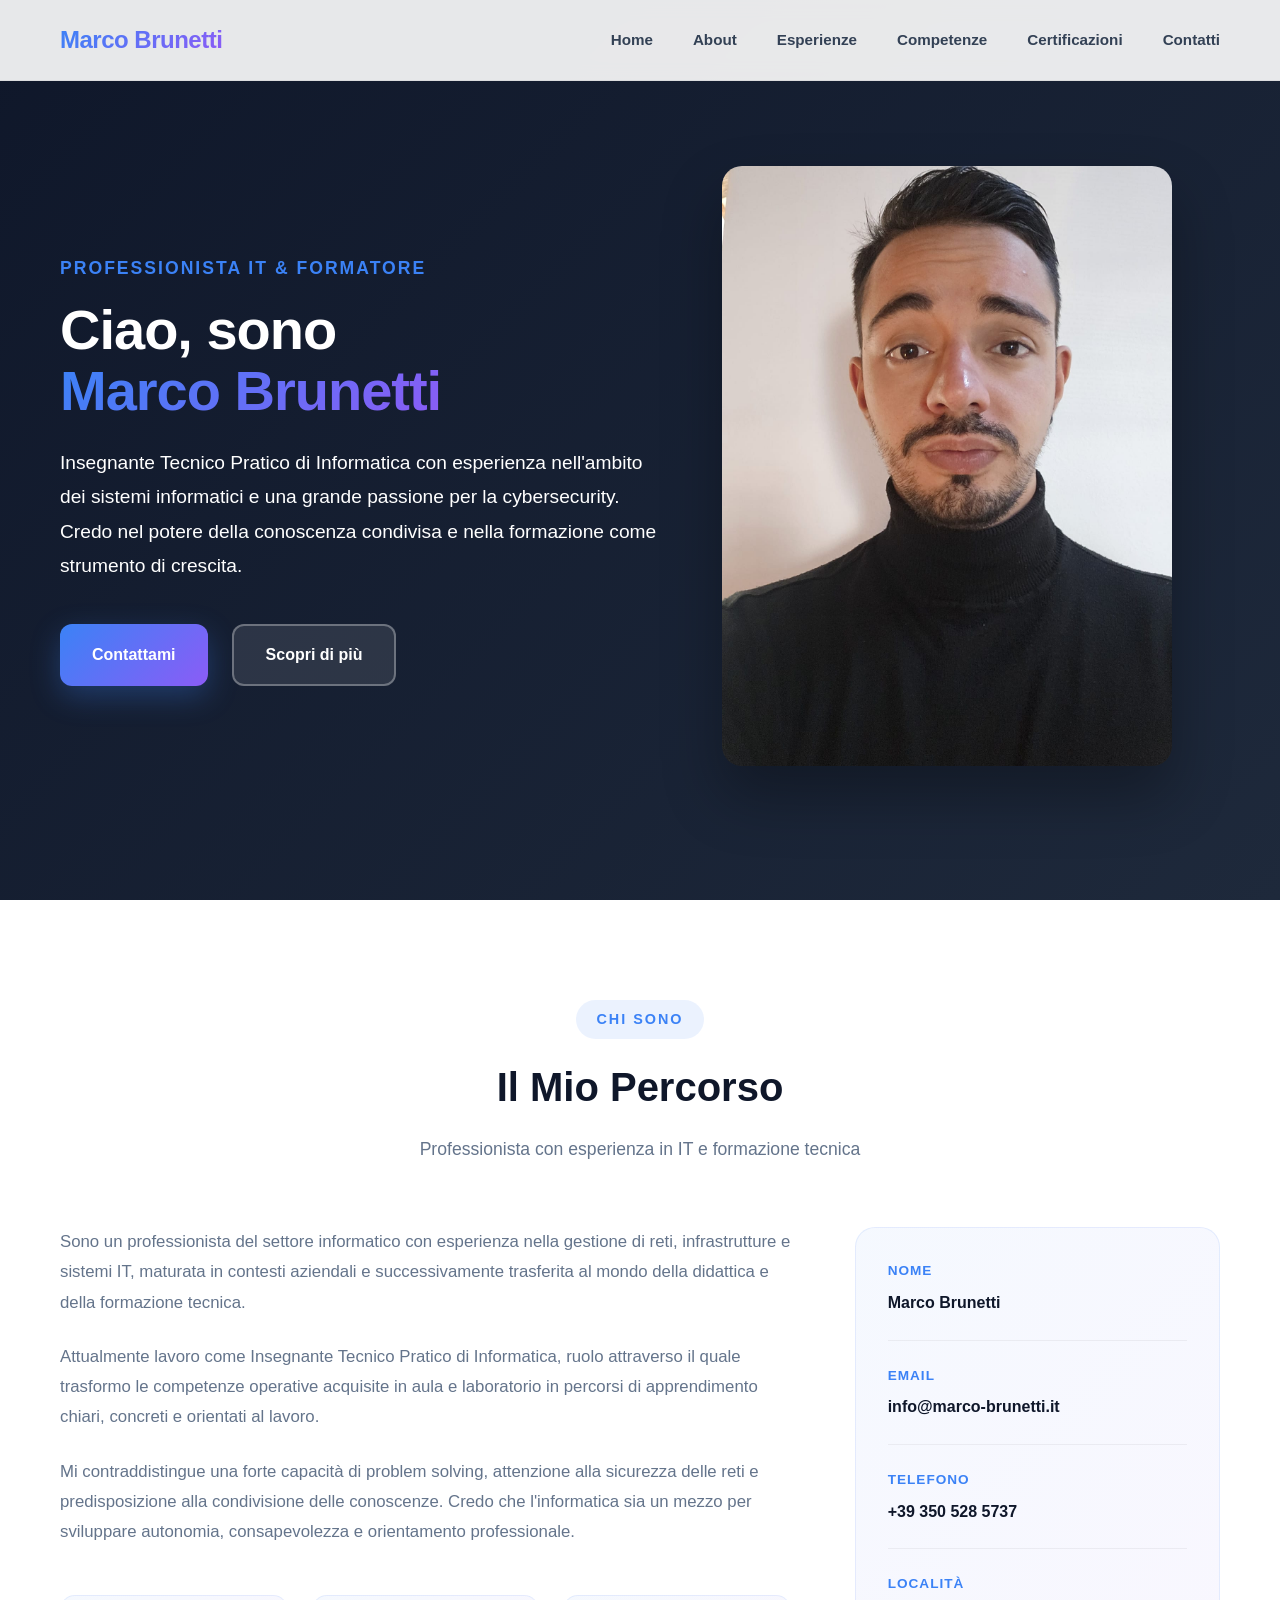
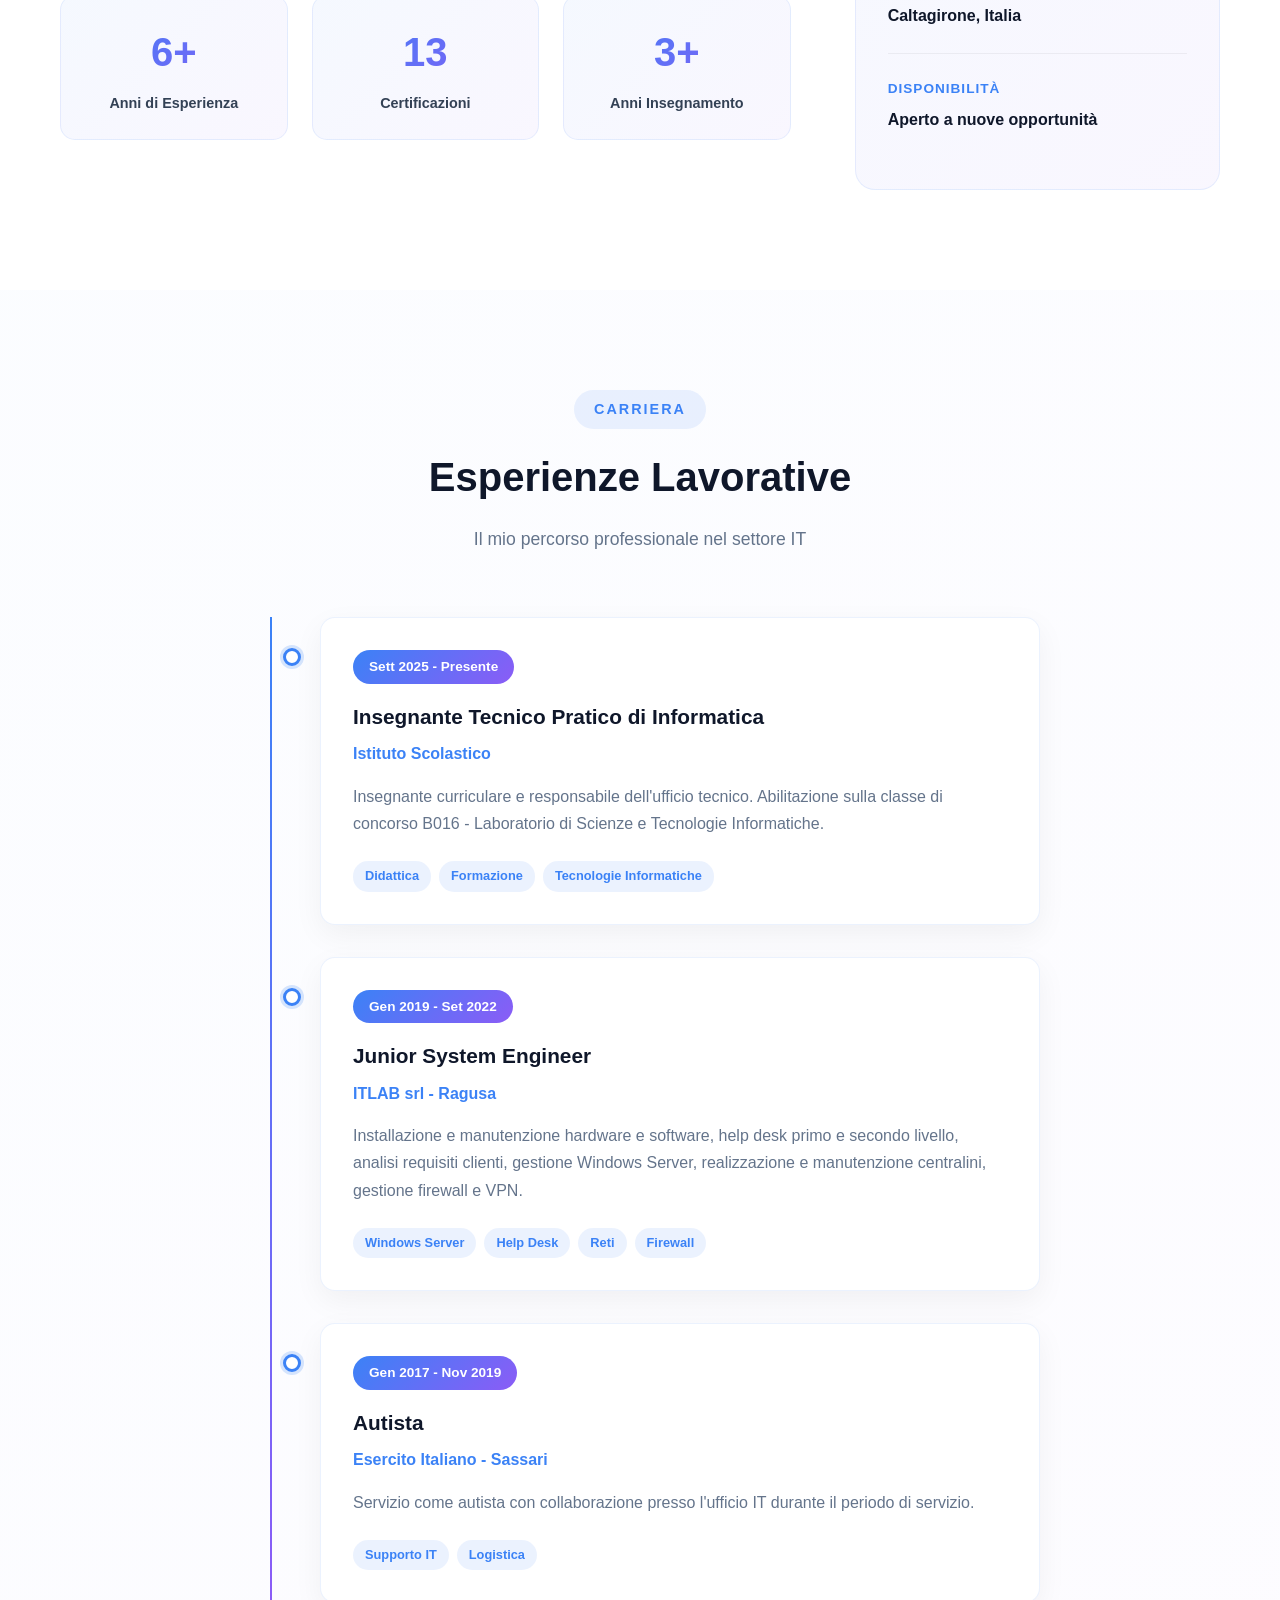
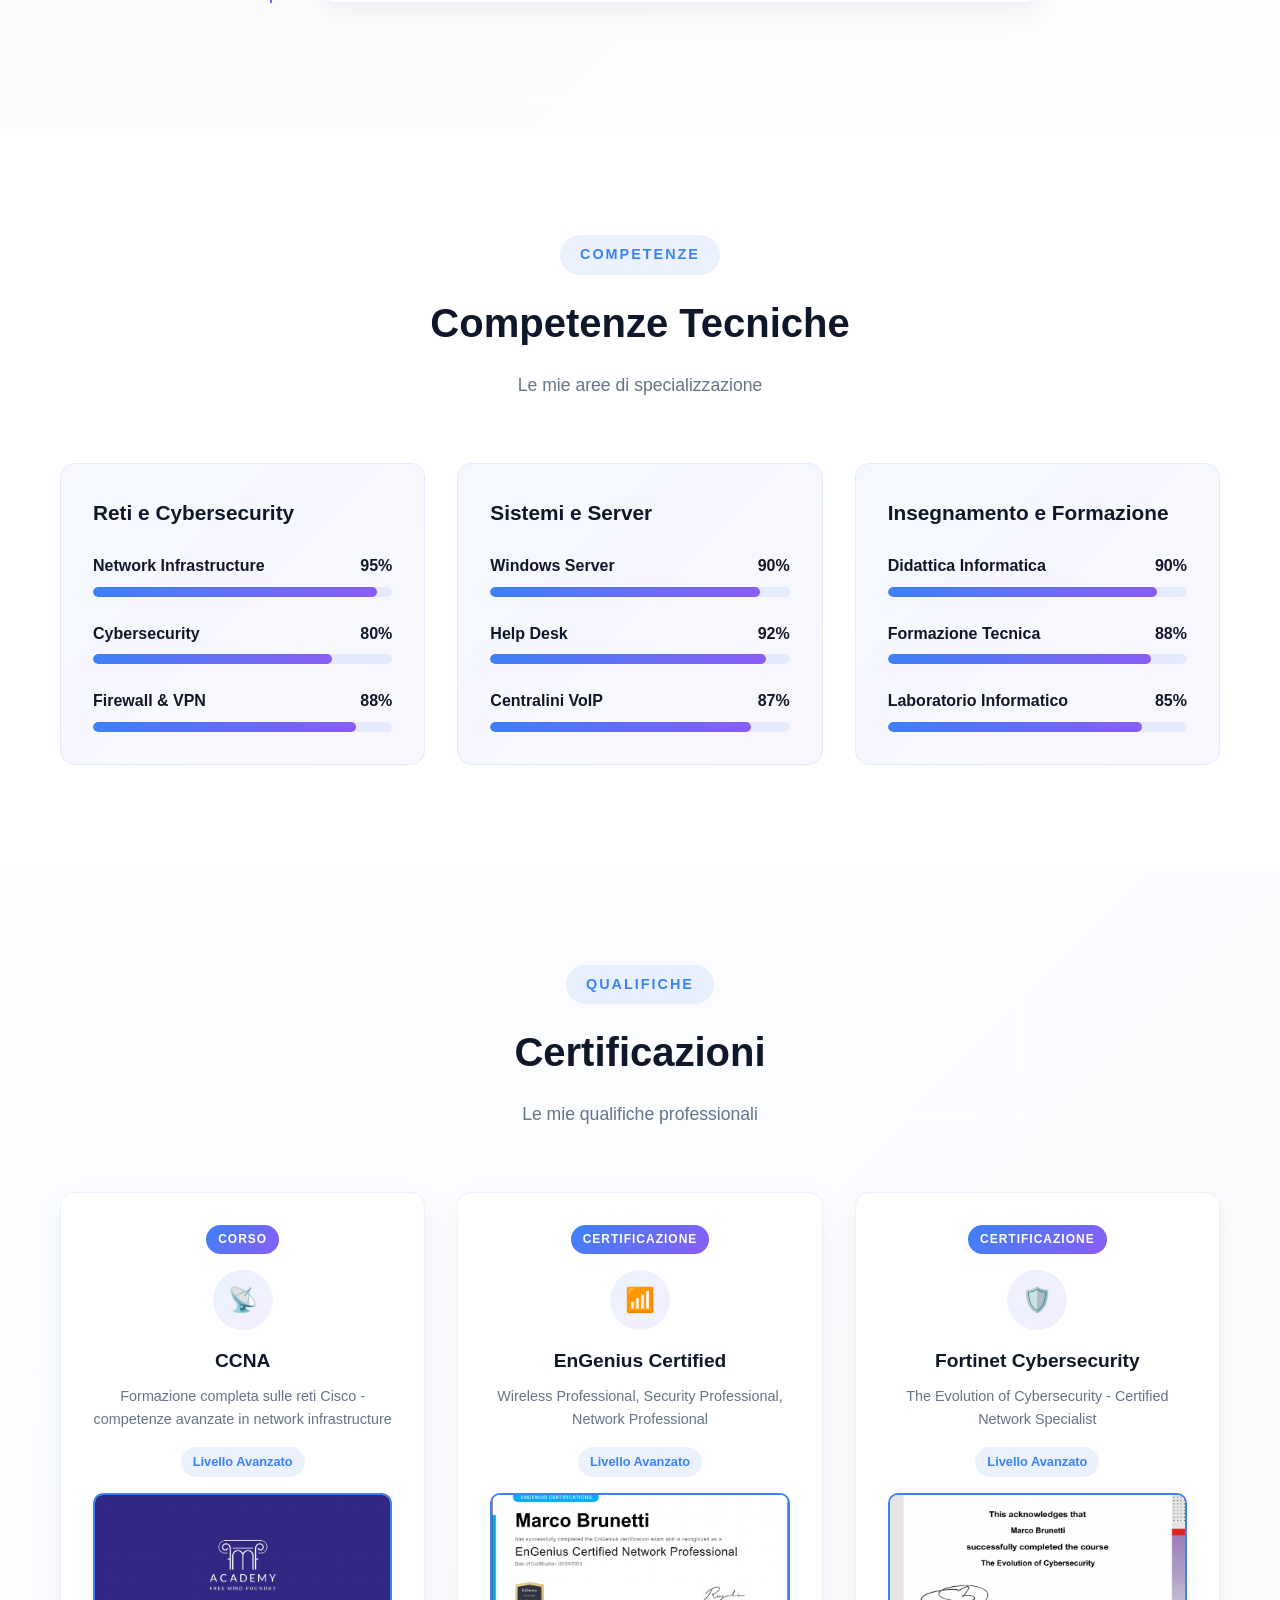
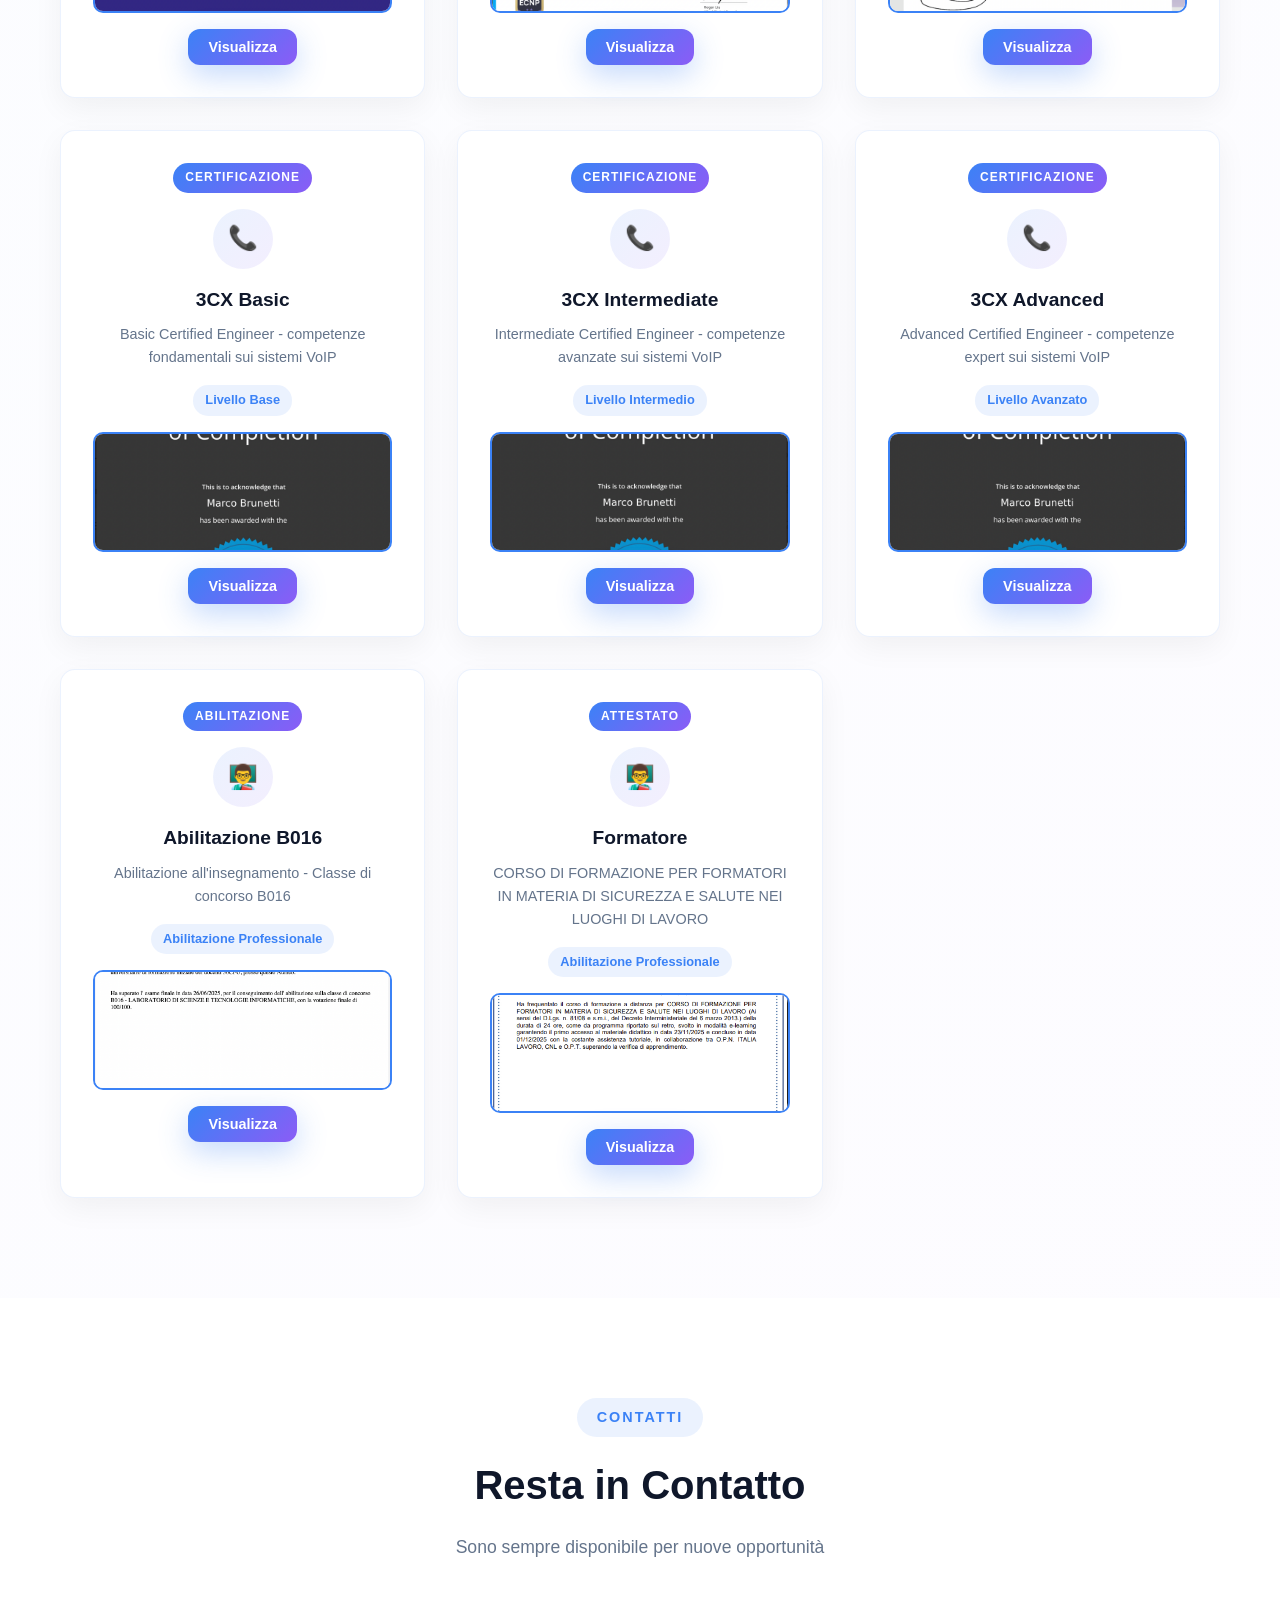
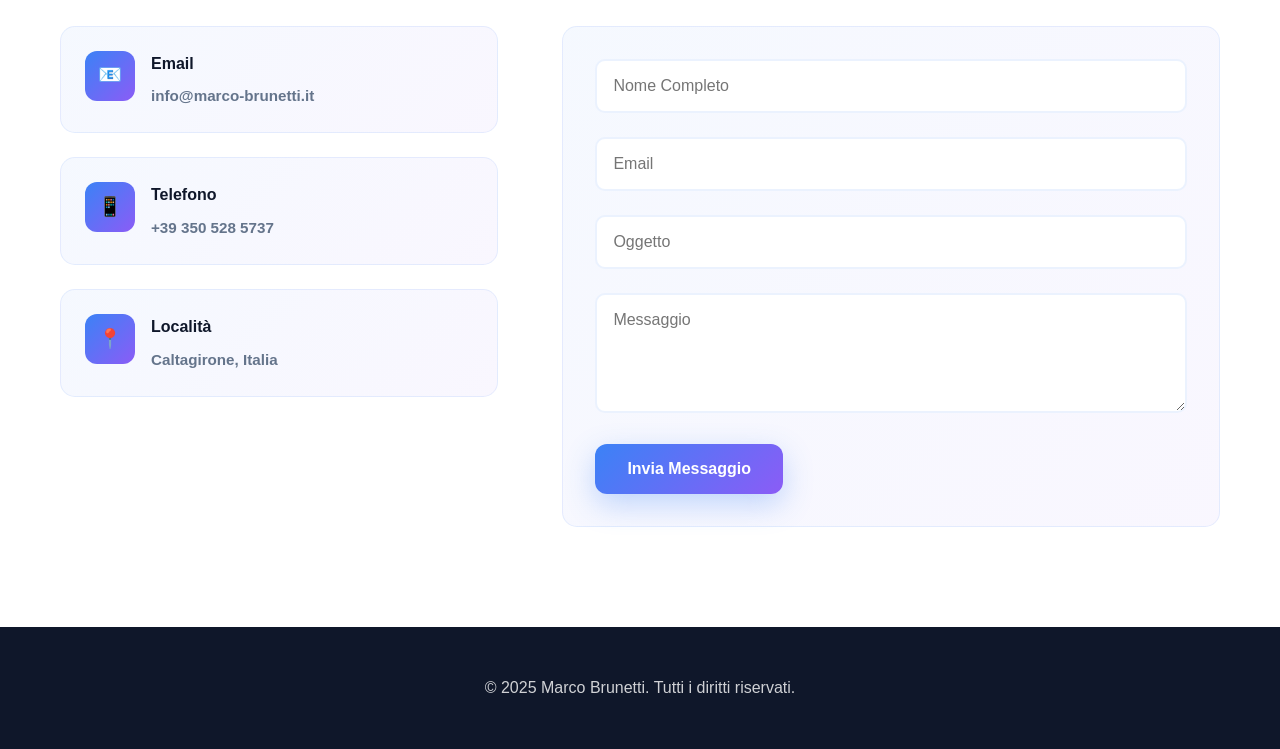
==== commit 97e7e2a3: "Update index.html" ====
--- a/index.html
+++ b/index.html
@@ -1459,14 +1459,14 @@
                         <div class="contact-icon">📧</div>
                         <div class="contact-details">
                             <h4>Email</h4>
-                            <p>marcobrunetti14@gmail.com</p>
+                            <p>info@marco-brunetti.it</p>
                         </div>
                     </div>
                     <div class="contact-item">
                         <div class="contact-icon">📱</div>
                         <div class="contact-details">
                             <h4>Telefono</h4>
-                            <p>+39 388 432 9570</p>
+                            <p>+39 350 528 5737</p>
                         </div>
                     </div>
                     <div class="contact-item">
@@ -1501,7 +1501,7 @@
     <!-- Footer -->
     <footer class="footer">
         <div class="container">
-            <p>&copy; 2024 Marco Brunetti. Tutti i diritti riservati.</p>
+            <p>&copy; 2025 Marco Brunetti. Tutti i diritti riservati.</p>
         </div>
     </footer>
 
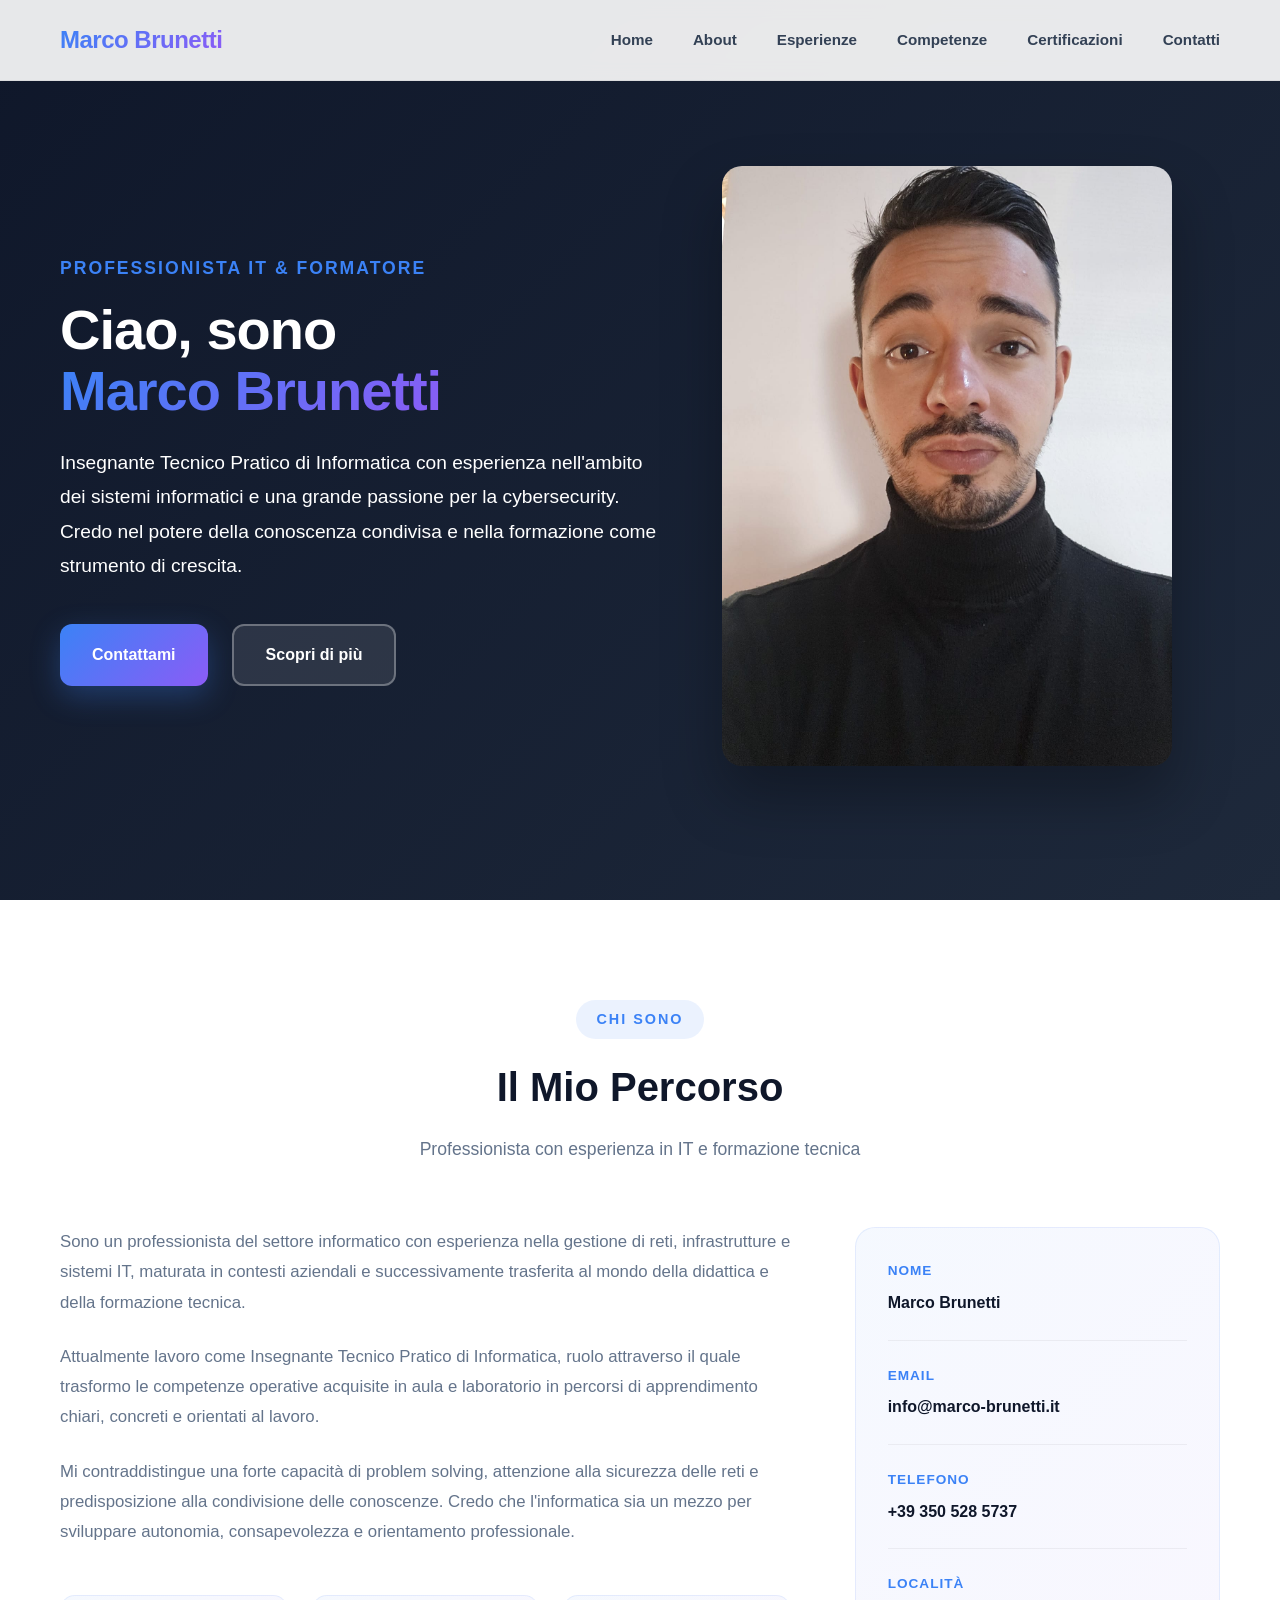
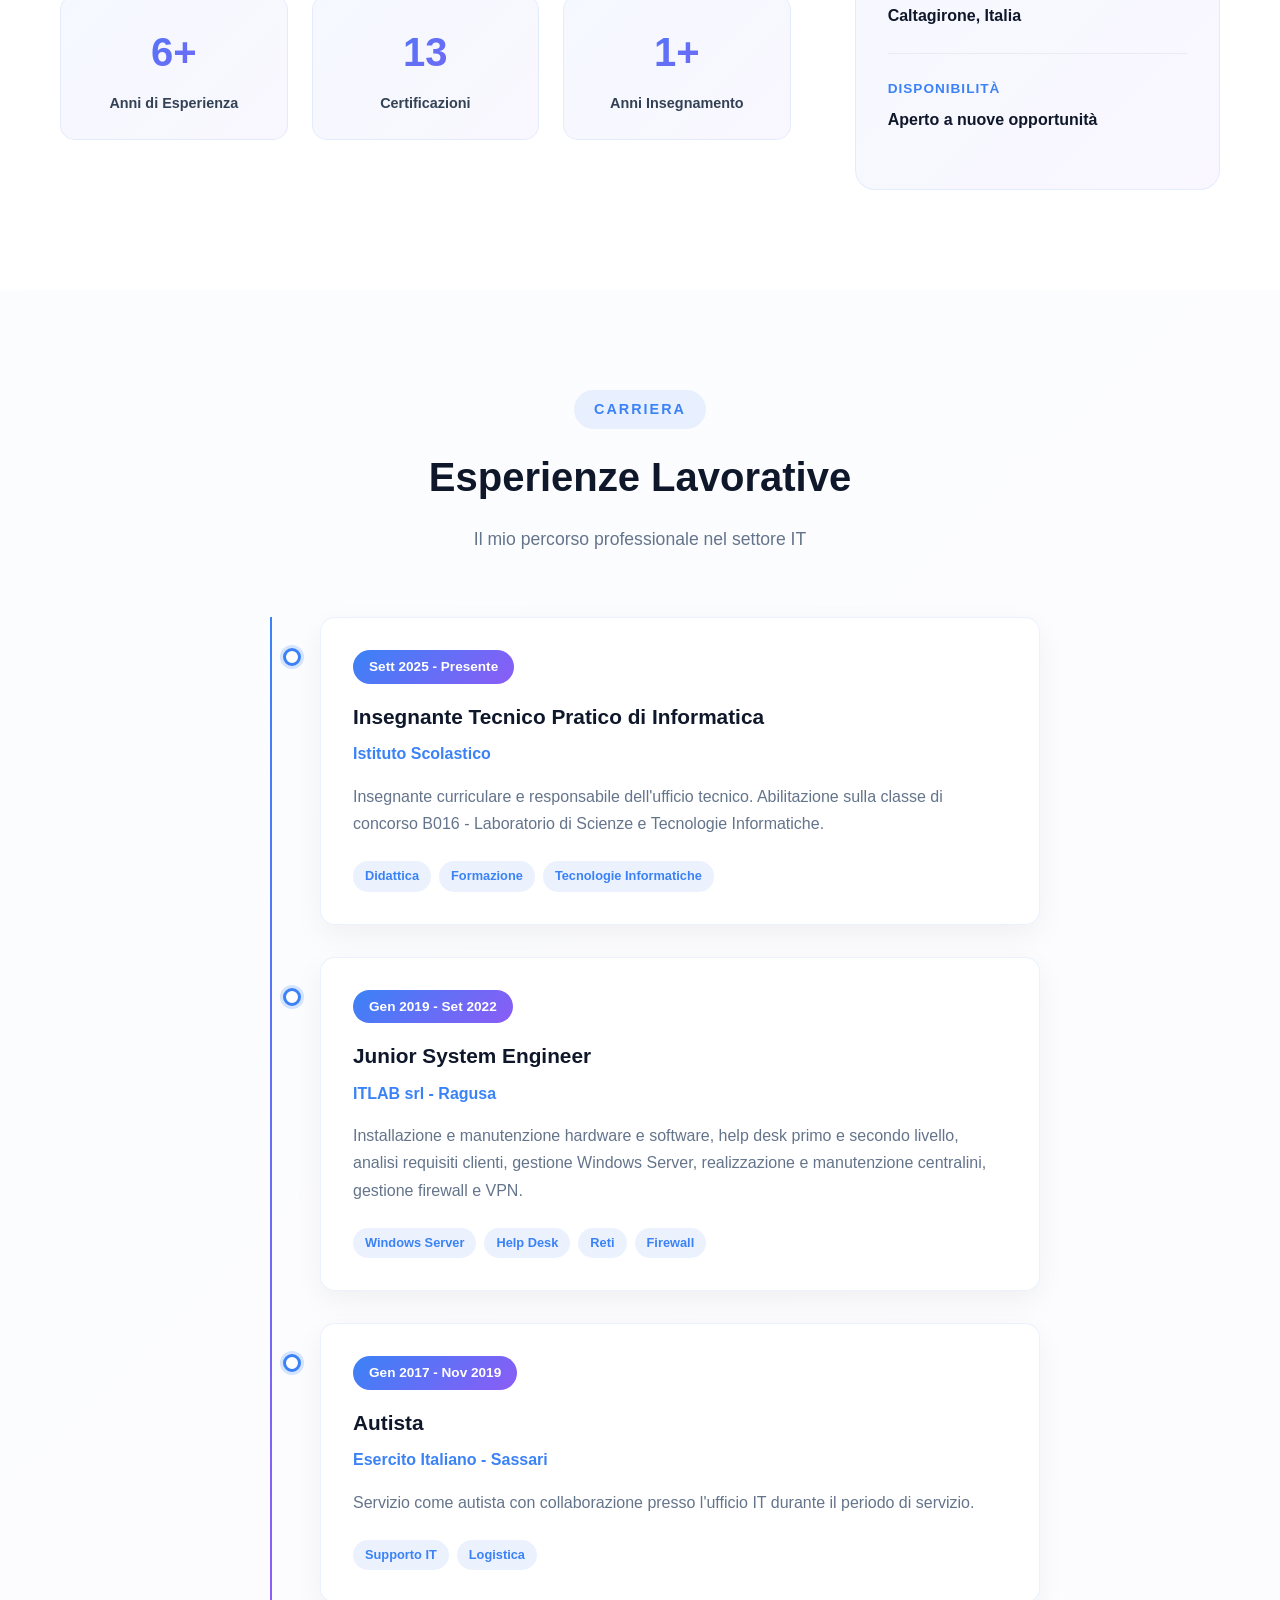
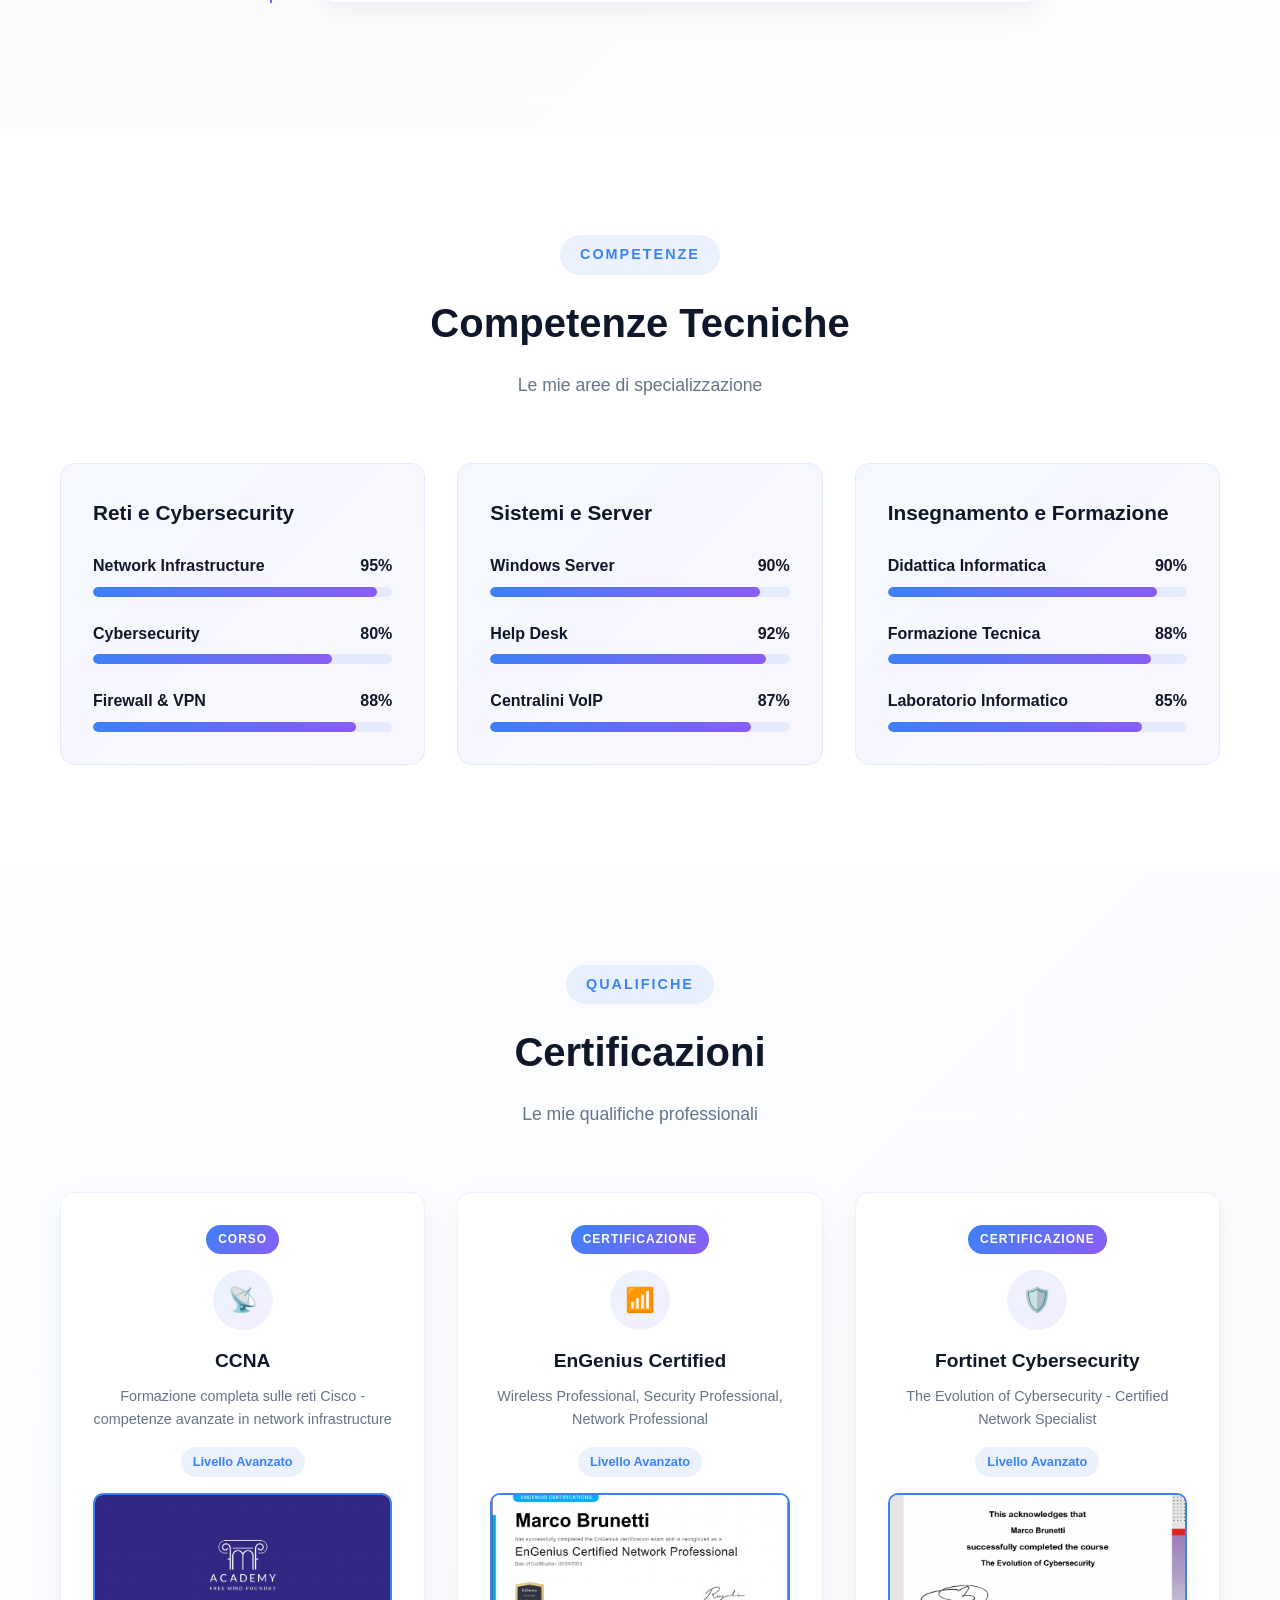
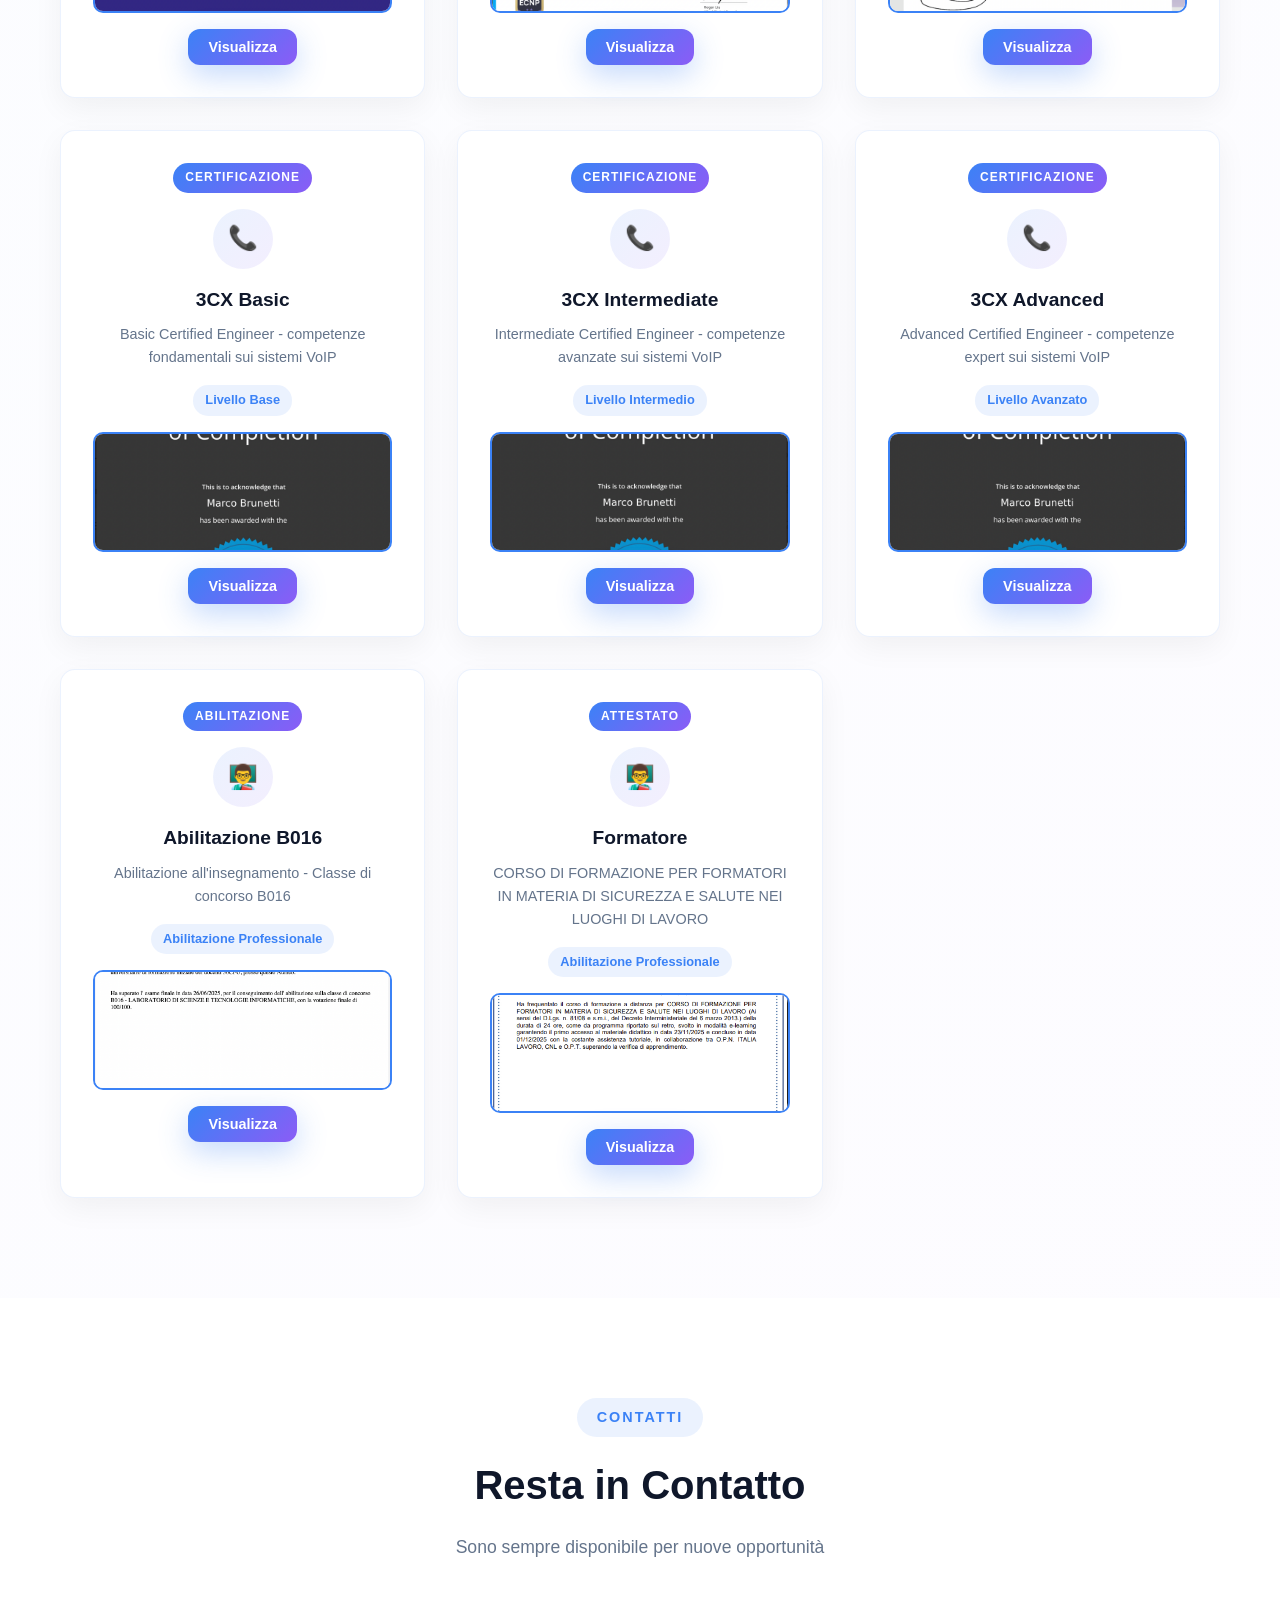
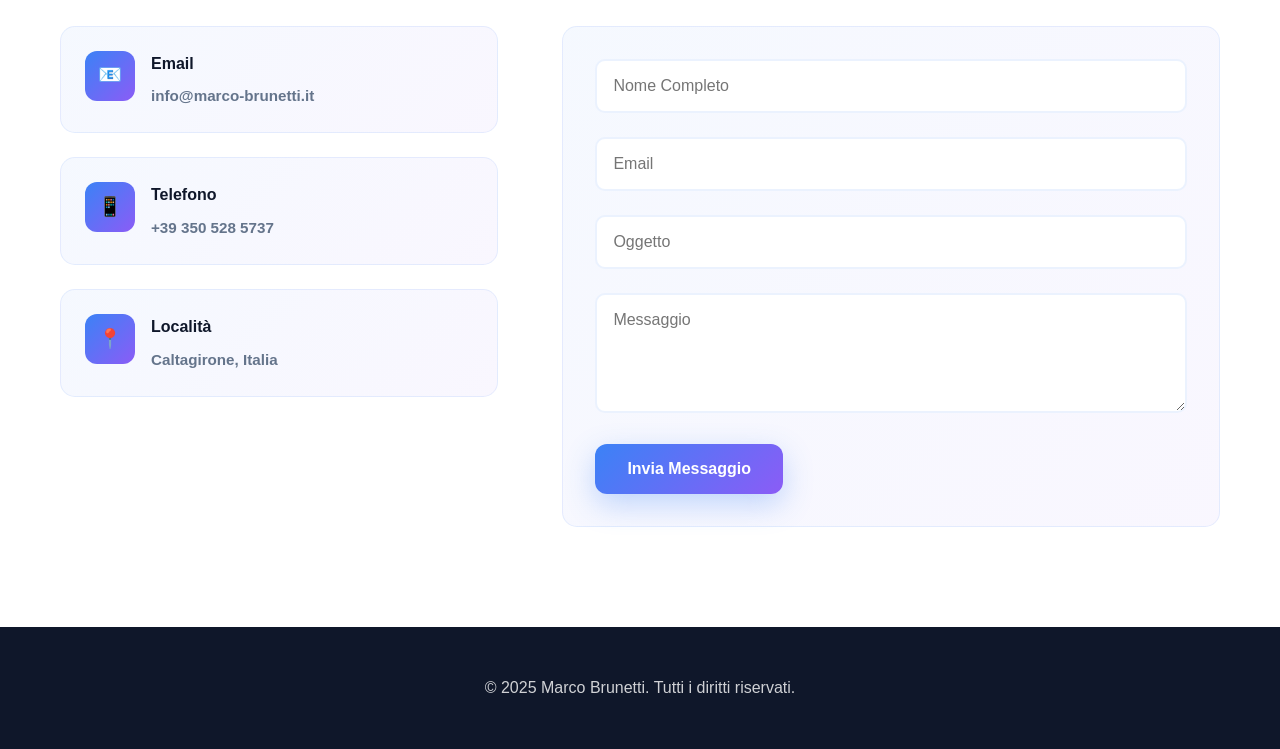
==== commit 51d61496: "Update index.html" ====
--- a/index.html
+++ b/index.html
@@ -1117,7 +1117,7 @@
                             <div class="stat-label">Certificazioni</div>
                         </div>
                         <div class="stat-item">
-                            <div class="stat-number">3+</div>
+                            <div class="stat-number">1+</div>
                             <div class="stat-label">Anni Insegnamento</div>
                         </div>
                     </div>
